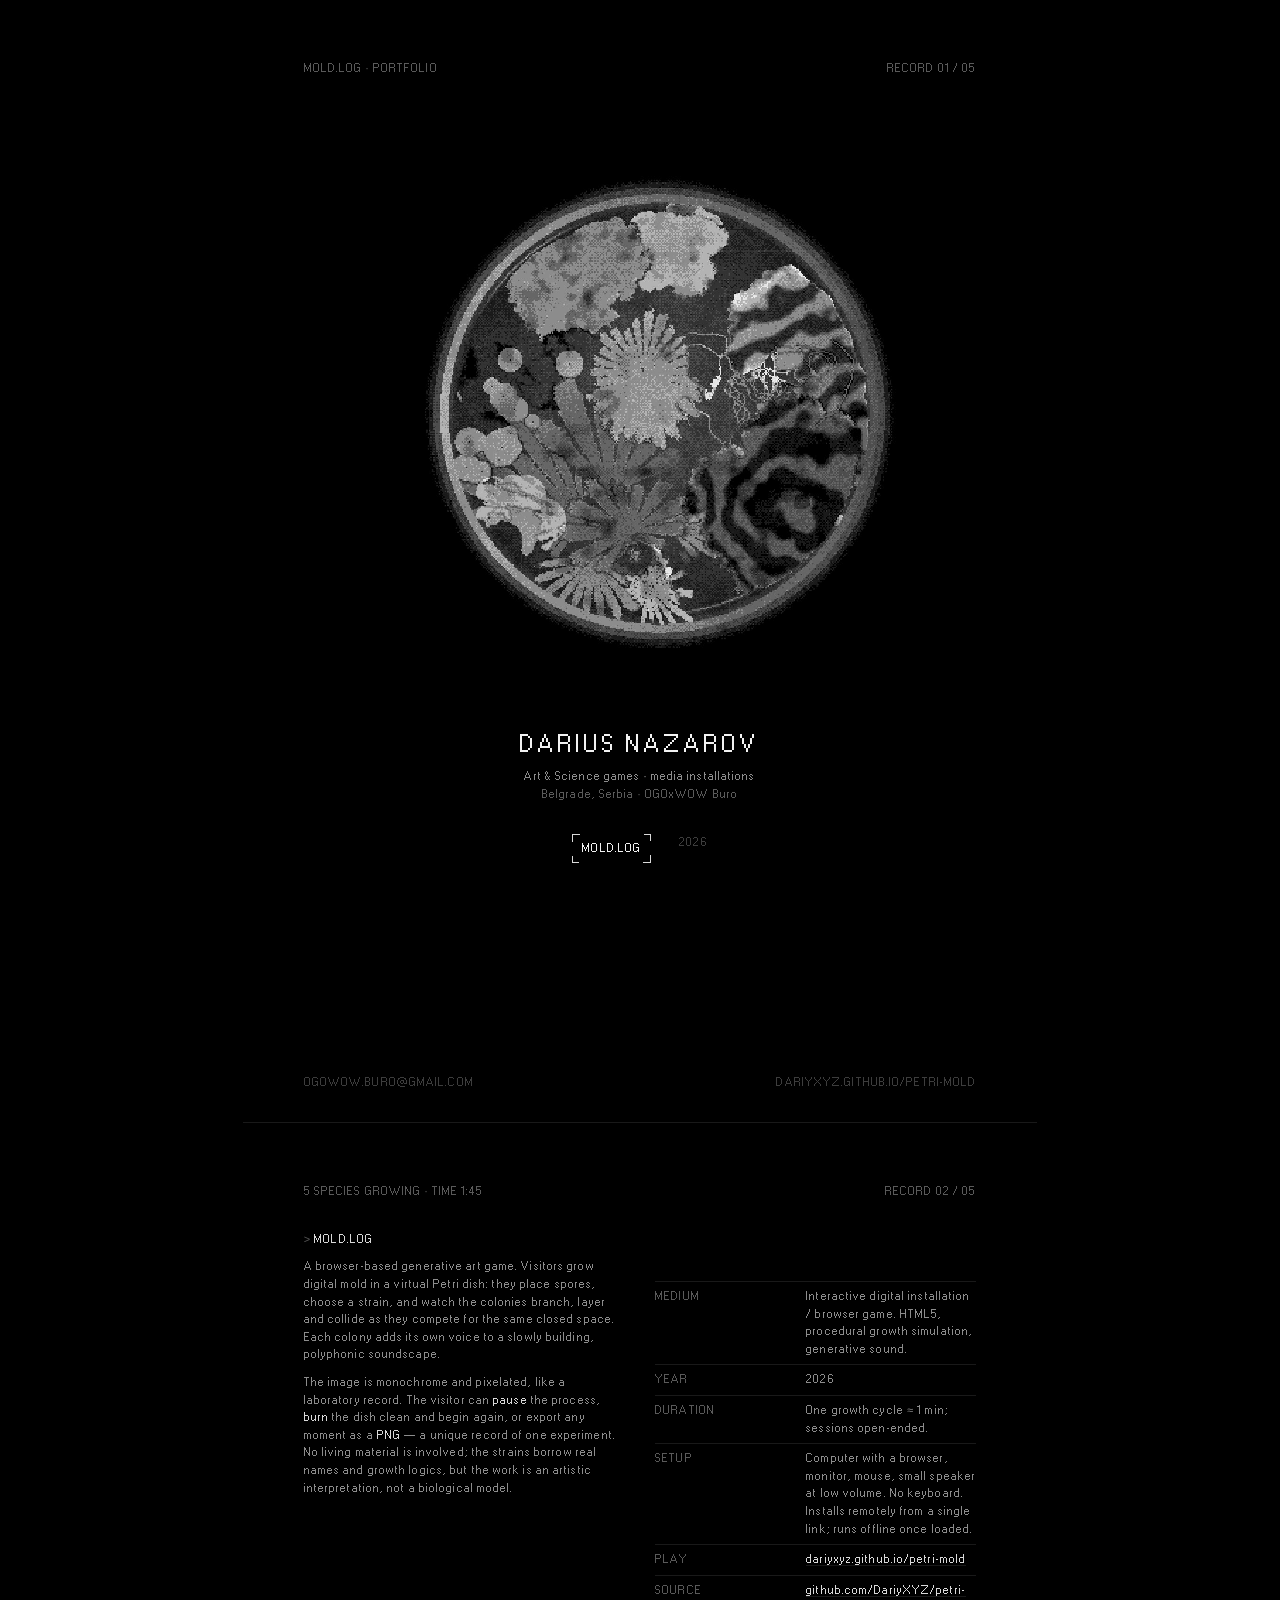
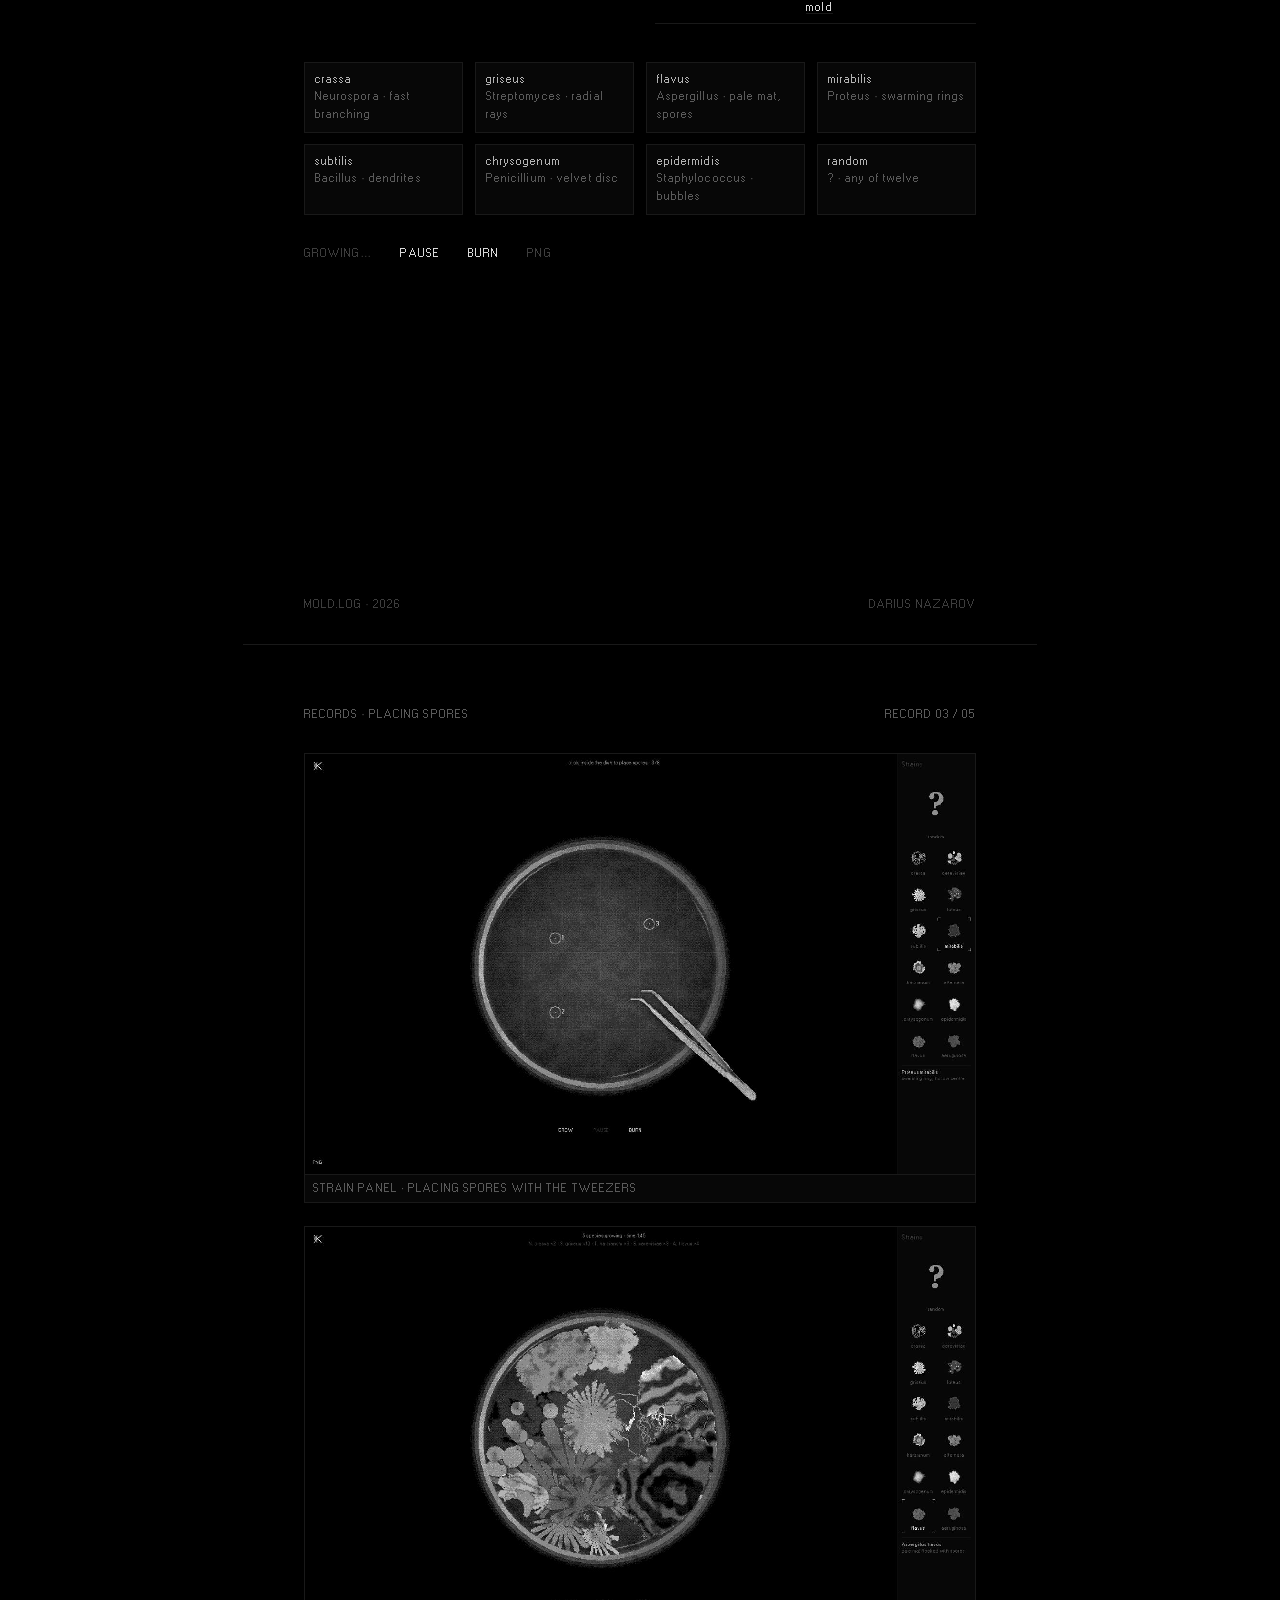
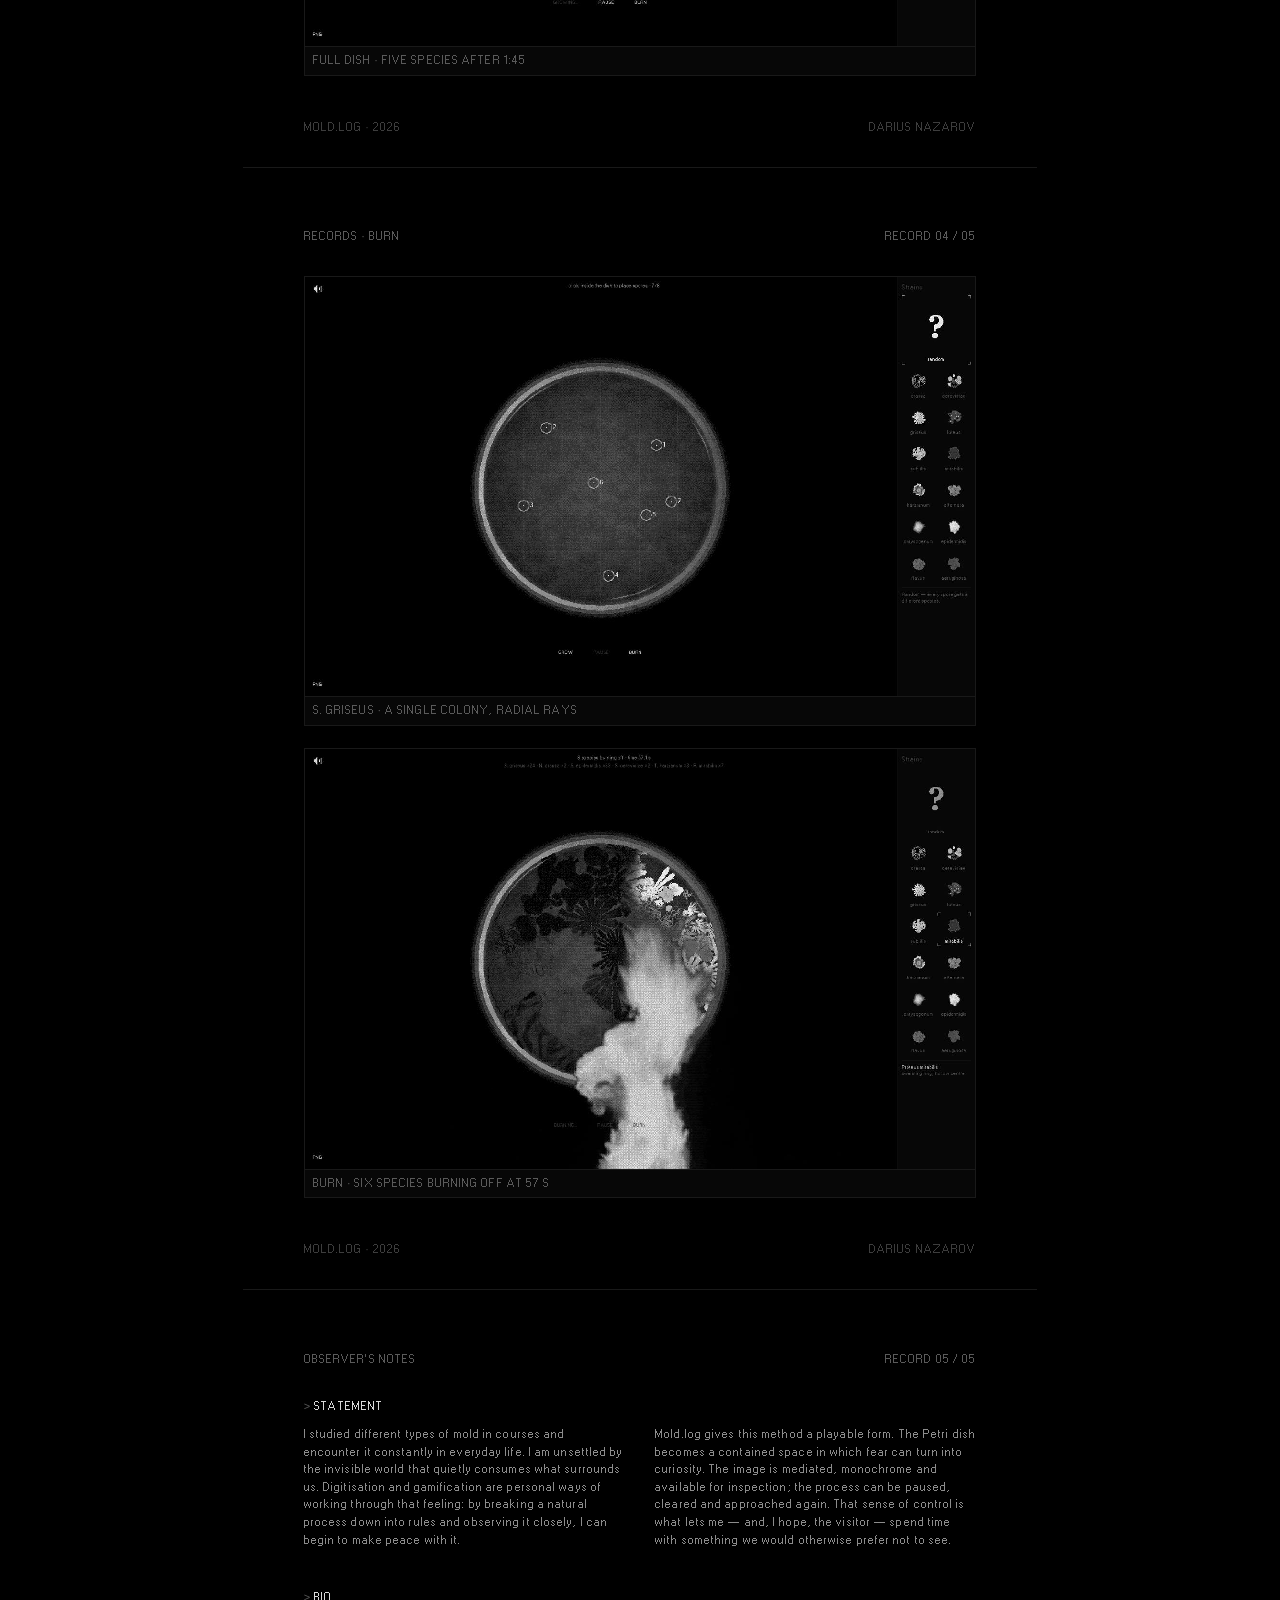
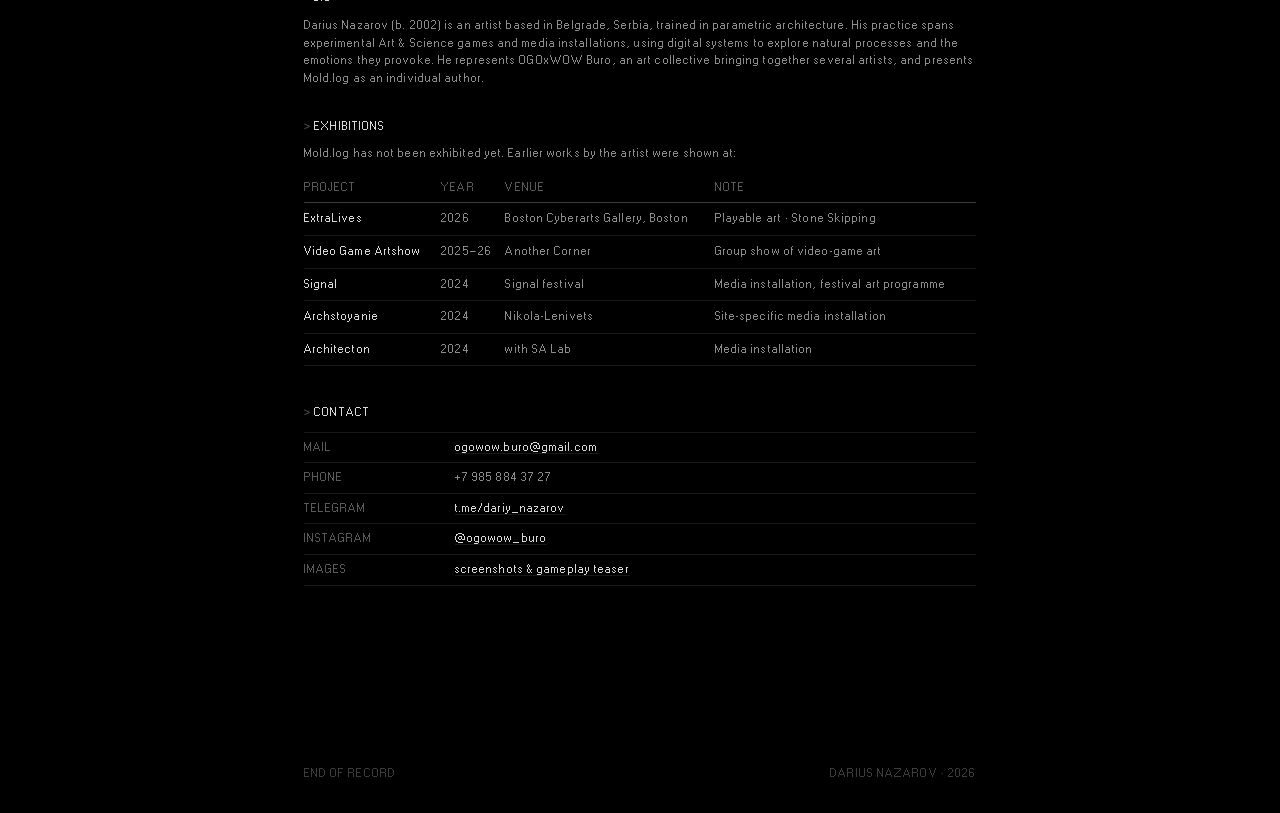
==== docs/portfolio/index.html @ 41594ae0 "docs(portfolio): Mold.log not exhibited yet, fix ExtraLives entry Co-Authored-By: Claude Opus 5.5 <n" ====
<!DOCTYPE html>
<html lang="en">
<head>
<meta charset="utf-8">
<meta name="viewport" content="width=device-width, initial-scale=1">
<title>Mold.log — Portfolio</title>
<meta name="description" content="Darius Nazarov — portfolio: Mold.log, a browser-based generative art game about mold.">
<link rel="icon" href="../../assets/favicon.svg">
<style>
@font-face { font-family: "Pixelated MS Sans Serif"; src: url("ms_sans_serif.woff2") format("woff2"); font-weight: normal; }
@font-face { font-family: "Pixelated MS Sans Serif"; src: url("ms_sans_serif_bold.woff2") format("woff2"); font-weight: bold; }

:root {
  --bg: #000; --panel: #070707; --line: #191919;
  --t0: #3d3d3d; --t1: #5a5a5a; --t2: #8c8c8c; --t3: #b3b3b3; --t4: #d9d9d9; --t5: #f2f2f2;
  --fs: 11px; --ls: 0.1em;
}
* { margin: 0; padding: 0; box-sizing: border-box; }
html { background: var(--bg); }
body {
  background: var(--bg); color: var(--t2);
  font: var(--fs)/1.6 "Pixelated MS Sans Serif", "MS Sans Serif", "Microsoft Sans Serif", Arial, sans-serif;
  -webkit-font-smoothing: none; font-smooth: never; letter-spacing: var(--ls);
  cursor: crosshair;
}
img { display: block; image-rendering: pixelated; image-rendering: crisp-edges; }
a { color: var(--t4); text-decoration: none; border-bottom: 1px solid var(--line); }
a:hover { color: var(--t5); border-color: var(--t2); }
b { color: var(--t4); font-weight: 400; }

/* ── page = one "record" ────────────────────────────────────── */
.page {
  position: relative; width: 210mm; min-height: 297mm; margin: 0 auto;
  padding: 16mm 16mm 14mm; page-break-after: always; break-after: page;
  border-bottom: 1px solid var(--line);
}
.page:last-child { border-bottom: 0; page-break-after: auto; break-after: auto; }

.hud { display: flex; justify-content: space-between; color: var(--t1); text-transform: uppercase; }
.hud .r { text-align: right; }
.foot { position: absolute; left: 16mm; right: 16mm; bottom: 8mm; display: flex; justify-content: space-between; color: var(--t0); text-transform: uppercase; }

h1, h2, h3 { font-weight: 400; font-size: var(--fs); letter-spacing: var(--ls); }
h1 { color: var(--t5); text-transform: uppercase; }
h2 { color: var(--t4); text-transform: uppercase; margin: 0 0 10px; }
h2::before { content: "> "; color: var(--t1); }
p { max-width: 118mm; margin-bottom: 10px; }
.dim { color: var(--t1); }
.lo { color: var(--t0); }

/* corner brackets — the game's selection marks */
.sel { position: relative; display: inline-block; padding: 6px 10px; color: var(--t5); }
.sel::before, .sel::after { content: ""; position: absolute; width: 7px; height: 7px; border: 1px solid var(--t4); }
.sel::before { left: 0; top: 0; border-right: 0; border-bottom: 0; }
.sel::after { right: 0; bottom: 0; border-left: 0; border-top: 0; }
.sel i { position: absolute; width: 7px; height: 7px; border: 1px solid var(--t4); }
.sel i:first-of-type { right: 0; top: 0; border-left: 0; border-bottom: 0; }
.sel i:last-of-type { left: 0; bottom: 0; border-right: 0; border-top: 0; }

/* cover */
.cover .dish { width: 150mm; margin: 14mm auto 10mm; }
.cover .title { text-align: center; }
.cover .title h1 { font-size: 22px; letter-spacing: .18em; margin-bottom: 6px; }
.cover .status { text-align: center; color: var(--t2); margin-top: 4px; }
.cover .status .dim { display: block; }

/* two-column blocks */
.cols { display: grid; grid-template-columns: 1fr 1fr; gap: 8mm; align-items: start; }
.grid4 { display: grid; grid-template-columns: repeat(4, 1fr); gap: 3mm; margin: 6mm 0 2mm; }
.shots { display: grid; grid-template-columns: 1fr; gap: 6mm; margin: 8mm 0 0; }
.shots figure { background: var(--panel); border: 1px solid var(--line); }
.shots img { width: 100%; }
.grid4 figure { background: var(--panel); border: 1px solid var(--line); }
.grid4 img { width: 100%; }
figcaption { color: var(--t1); padding: 5px 8px; border-top: 1px solid var(--line); text-transform: uppercase; }

/* key–value list, like the strain info panel */
.kv { border-top: 1px solid var(--line); margin: 6mm 0; }
.kv div { display: grid; grid-template-columns: 34mm 1fr; gap: 6mm; padding: 6px 0; border-bottom: 1px solid var(--line); }
.kv span:first-child { color: var(--t1); text-transform: uppercase; }

/* strains — the side panel tiles */
.strains { display: grid; grid-template-columns: repeat(4, 1fr); gap: 3mm; margin: 4mm 0 8mm; }
.strains div { background: var(--panel); border: 1px solid var(--line); padding: 8px 10px; color: var(--t1); }
.strains b { display: block; color: var(--t3); }

/* table — exhibitions */
table { width: 100%; border-collapse: collapse; }
th { text-align: left; color: var(--t1); font-weight: 400; text-transform: uppercase; padding: 6px 8px 6px 0; border-bottom: 1px solid var(--t0); }
td { vertical-align: top; padding: 7px 8px 7px 0; border-bottom: 1px solid var(--line); color: var(--t2); }
td:first-child { color: var(--t4); }

.bar { display: flex; gap: 28px; margin-top: 8mm; text-transform: uppercase; color: var(--t4); }
.bar span.dim { color: var(--t0); }

@media screen and (max-width: 820px) {
  .page { width: 100%; min-height: 0; padding: 24px 16px 60px; }
  .cover .dish { width: 100%; }
  .cols, .strains, .grid4 { grid-template-columns: 1fr 1fr; }
  .foot { left: 16px; right: 16px; }
}
@media print {
  @page { size: A4; margin: 0; }
  html, body { background: #000 !important; }
  .page { border: 0; margin: 0; width: 210mm; height: 297mm; min-height: 0; overflow: hidden; }
  a { border: 0; }
  * { -webkit-print-color-adjust: exact; print-color-adjust: exact; }
}
</style>
</head>
<body>

<!-- 1 · COVER -->
<section class="page cover">
  <div class="hud"><span>Mold.log · portfolio</span><span class="r">record 01 / 05</span></div>
  <img class="dish" src="img/dish.jpg" alt="A virtual Petri dish with five species of digital mold after two minutes of growth">
  <div class="title">
    <h1>Darius Nazarov</h1>
    <div class="status">Art &amp; Science games · media installations<span class="dim">Belgrade, Serbia · OGOxWOW Buro</span></div>
  </div>
  <div class="bar" style="justify-content:center"><span class="sel"><i></i><i></i>Mold.log</span><span class="dim">2026</span></div>
  <div class="foot"><span>ogowow.buro@gmail.com</span><span>dariyxyz.github.io/petri-mold</span></div>
</section>

<!-- 2 · THE WORK -->
<section class="page">
  <div class="hud"><span>5 species growing · time 1:45</span><span class="r">record 02 / 05</span></div>
  <h2 style="margin-top:8mm">Mold.log</h2>
  <div class="cols">
    <div>
      <p>A browser-based generative art game. Visitors grow digital mold in a virtual Petri dish: they place spores, choose a strain, and watch the colonies branch, layer and collide as they compete for the same closed space. Each colony adds its own voice to a slowly building, polyphonic soundscape.</p>
      <p>The image is monochrome and pixelated, like a laboratory record. The visitor can <b>pause</b> the process, <b>burn</b> the dish clean and begin again, or export any moment as a <b>PNG</b> — a unique record of one experiment. No living material is involved; the strains borrow real names and growth logics, but the work is an artistic interpretation, not a biological model.</p>
    </div>
    <div class="kv">
      <div><span>Medium</span><span>Interactive digital installation / browser game. HTML5, procedural growth simulation, generative sound.</span></div>
      <div><span>Year</span><span>2026</span></div>
      <div><span>Duration</span><span>One growth cycle ≈ 1 min; sessions open-ended.</span></div>
      <div><span>Setup</span><span>Computer with a browser, monitor, mouse, small speaker at low volume. No keyboard. Installs remotely from a single link; runs offline once loaded.</span></div>
      <div><span>Play</span><span><a href="https://dariyxyz.github.io/petri-mold/">dariyxyz.github.io/petri-mold</a></span></div>
      <div><span>Source</span><span><a href="https://github.com/DariyXYZ/petri-mold">github.com/DariyXYZ/petri-mold</a></span></div>
    </div>
  </div>

  <div class="strains">
    <div><b>crassa</b>Neurospora · fast branching</div>
    <div><b>griseus</b>Streptomyces · radial rays</div>
    <div><b>flavus</b>Aspergillus · pale mat, spores</div>
    <div><b>mirabilis</b>Proteus · swarming rings</div>
    <div><b>subtilis</b>Bacillus · dendrites</div>
    <div><b>chrysogenum</b>Penicillium · velvet disc</div>
    <div><b>epidermidis</b>Staphylococcus · bubbles</div>
    <div><b>random</b>? · any of twelve</div>
  </div>

  <div class="bar"><span class="dim">growing…</span><span>Pause</span><span>Burn</span><span class="dim">PNG</span></div>
  <div class="foot"><span>Mold.log · 2026</span><span>Darius Nazarov</span></div>
</section>

<!-- 3 · RECORDS I -->
<section class="page">
  <div class="hud"><span>Records · placing spores</span><span class="r">record 03 / 05</span></div>
  <div class="shots">
    <figure><img src="img/mold-1.jpg" alt=""><figcaption>Strain panel · placing spores with the tweezers</figcaption></figure>
    <figure><img src="img/mold-3.jpg" alt=""><figcaption>Full dish · five species after 1:45</figcaption></figure>
  </div>
  <div class="foot"><span>Mold.log · 2026</span><span>Darius Nazarov</span></div>
</section>

<!-- 4 · RECORDS II -->
<section class="page">
  <div class="hud"><span>Records · burn</span><span class="r">record 04 / 05</span></div>
  <div class="shots">
    <figure><img src="img/mold-2.jpg" alt=""><figcaption>S. griseus · a single colony, radial rays</figcaption></figure>
    <figure><img src="img/mold-4.jpg" alt=""><figcaption>Burn · six species burning off at 57 s</figcaption></figure>
  </div>
  <div class="foot"><span>Mold.log · 2026</span><span>Darius Nazarov</span></div>
</section>

<!-- 5 · STATEMENT · SHOWS · CONTACT -->
<section class="page">
  <div class="hud"><span>Observer's notes</span><span class="r">record 05 / 05</span></div>
  <h2 style="margin-top:8mm">Statement</h2>
  <div class="cols">
    <p>I studied different types of mold in courses and encounter it constantly in everyday life. I am unsettled by the invisible world that quietly consumes what surrounds us. Digitisation and gamification are personal ways of working through that feeling: by breaking a natural process down into rules and observing it closely, I can begin to make peace with it.</p>
    <p>Mold.log gives this method a playable form. The Petri dish becomes a contained space in which fear can turn into curiosity. The image is mediated, monochrome and available for inspection; the process can be paused, cleared and approached again. That sense of control is what lets me — and, I hope, the visitor — spend time with something we would otherwise prefer not to see.</p>
  </div>

  <h2 style="margin-top:8mm">Bio</h2>
  <p style="max-width:100%">Darius Nazarov (b. 2002) is an artist based in Belgrade, Serbia, trained in parametric architecture. His practice spans experimental Art &amp; Science games and media installations, using digital systems to explore natural processes and the emotions they provoke. He represents OGOxWOW Buro, an art collective bringing together several artists, and presents Mold.log as an individual author.</p>

  <h2 style="margin-top:8mm">Exhibitions</h2>
  <p style="max-width:100%">Mold.log has not been exhibited yet. Earlier works by the artist were shown at:</p>
  <table>
    <tr><th>Project</th><th>Year</th><th>Venue</th><th>Note</th></tr>
    <tr><td>ExtraLives</td><td>2026</td><td>Boston Cyberarts Gallery, Boston</td><td>Playable art · Stone Skipping</td></tr>
    <tr><td>Video Game Artshow</td><td>2025–26</td><td>Another Corner</td><td>Group show of video-game art</td></tr>
    <tr><td>Signal</td><td>2024</td><td>Signal festival</td><td>Media installation, festival art programme</td></tr>
    <tr><td>Archstoyanie</td><td>2024</td><td>Nikola-Lenivets</td><td>Site-specific media installation</td></tr>
    <tr><td>Architecton</td><td>2024</td><td>with SA Lab</td><td>Media installation</td></tr>
  </table>

  <h2 style="margin-top:10mm">Contact</h2>
  <div class="kv" style="margin-top:0">
    <div><span>Mail</span><span><a href="mailto:ogowow.buro@gmail.com">ogowow.buro@gmail.com</a></span></div>
    <div><span>Phone</span><span>+7 985 884 37 27</span></div>
    <div><span>Telegram</span><span><a href="https://t.me/dariy_nazarov">t.me/dariy_nazarov</a></span></div>
    <div><span>Instagram</span><span><a href="https://www.instagram.com/ogowow_buro/">@ogowow_buro</a></span></div>
    <div><span>Images</span><span><a href="https://drive.google.com/drive/folders/1zaVo7N3MKv_c3ov3awPn4IomXxDs-FVz">screenshots &amp; gameplay teaser</a></span></div>
  </div>
  <div class="foot"><span>end of record</span><span>Darius Nazarov · 2026</span></div>
</section>

</body>
</html>
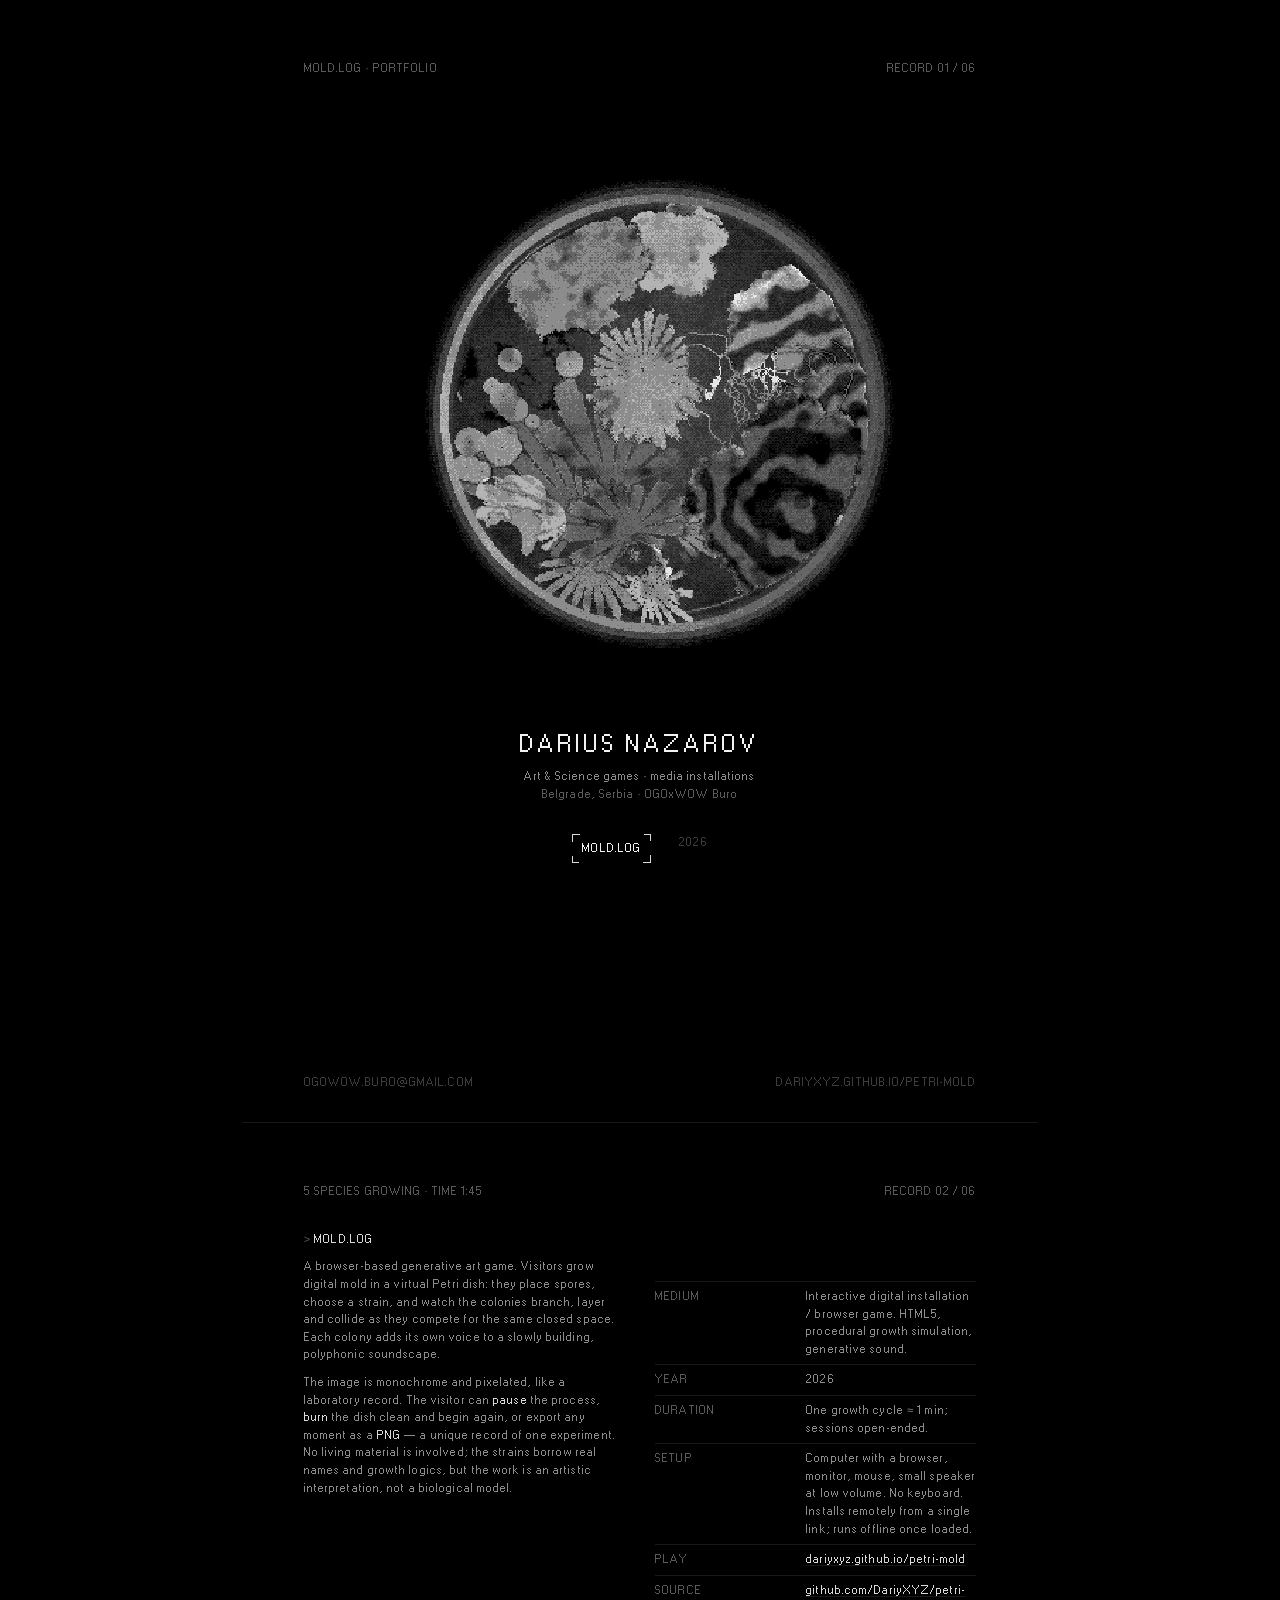
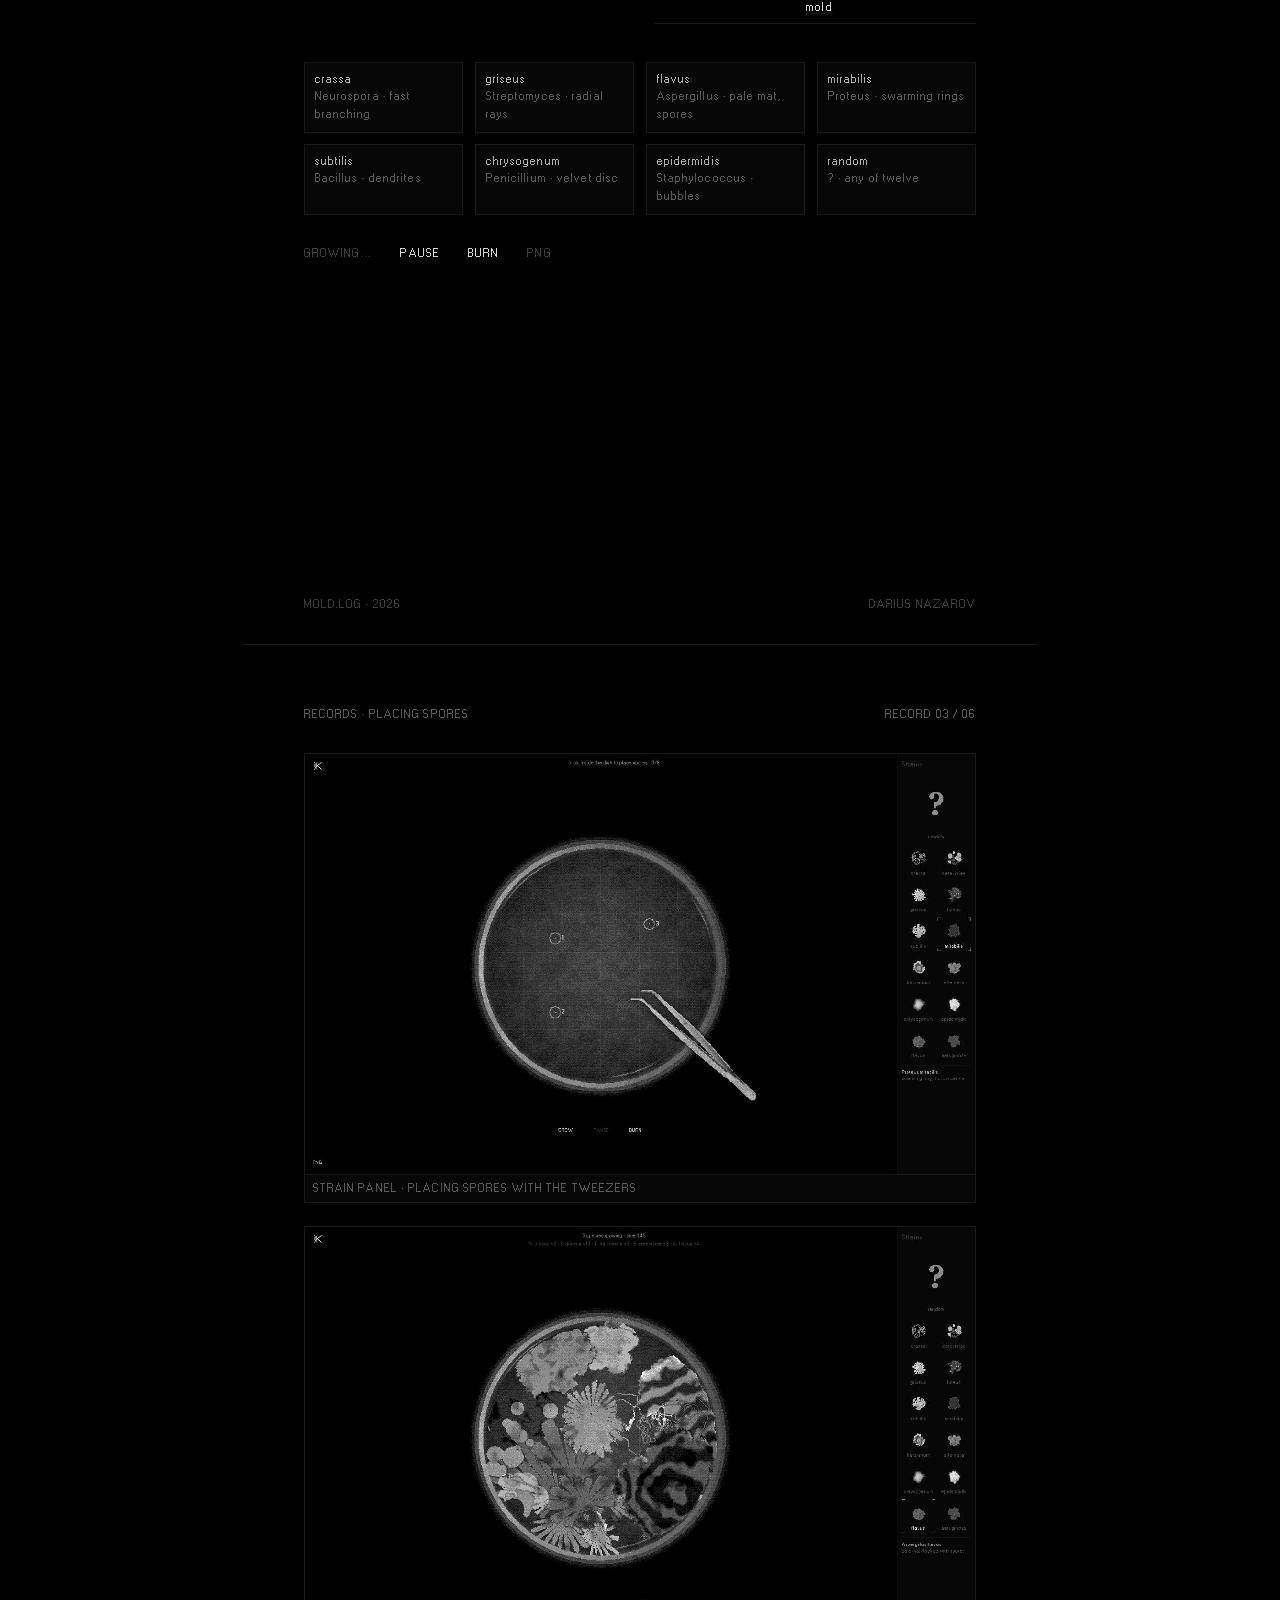
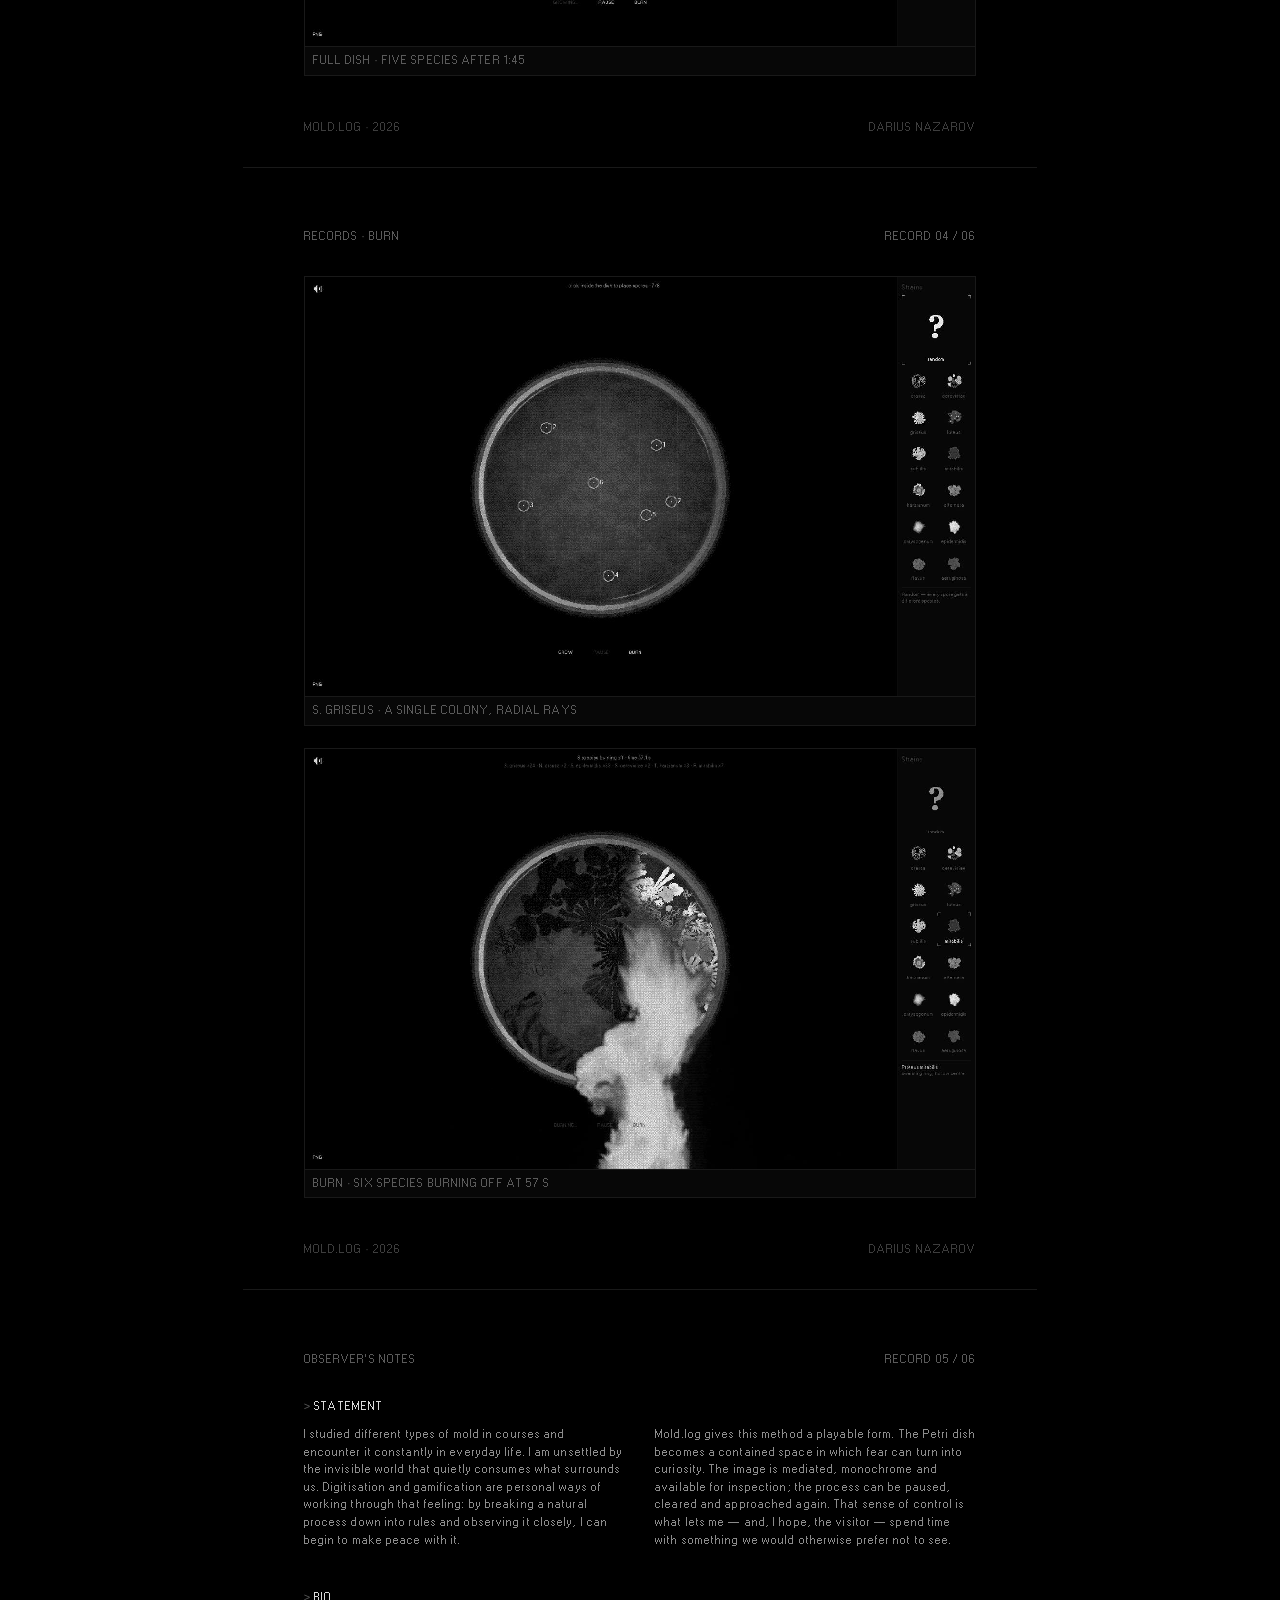
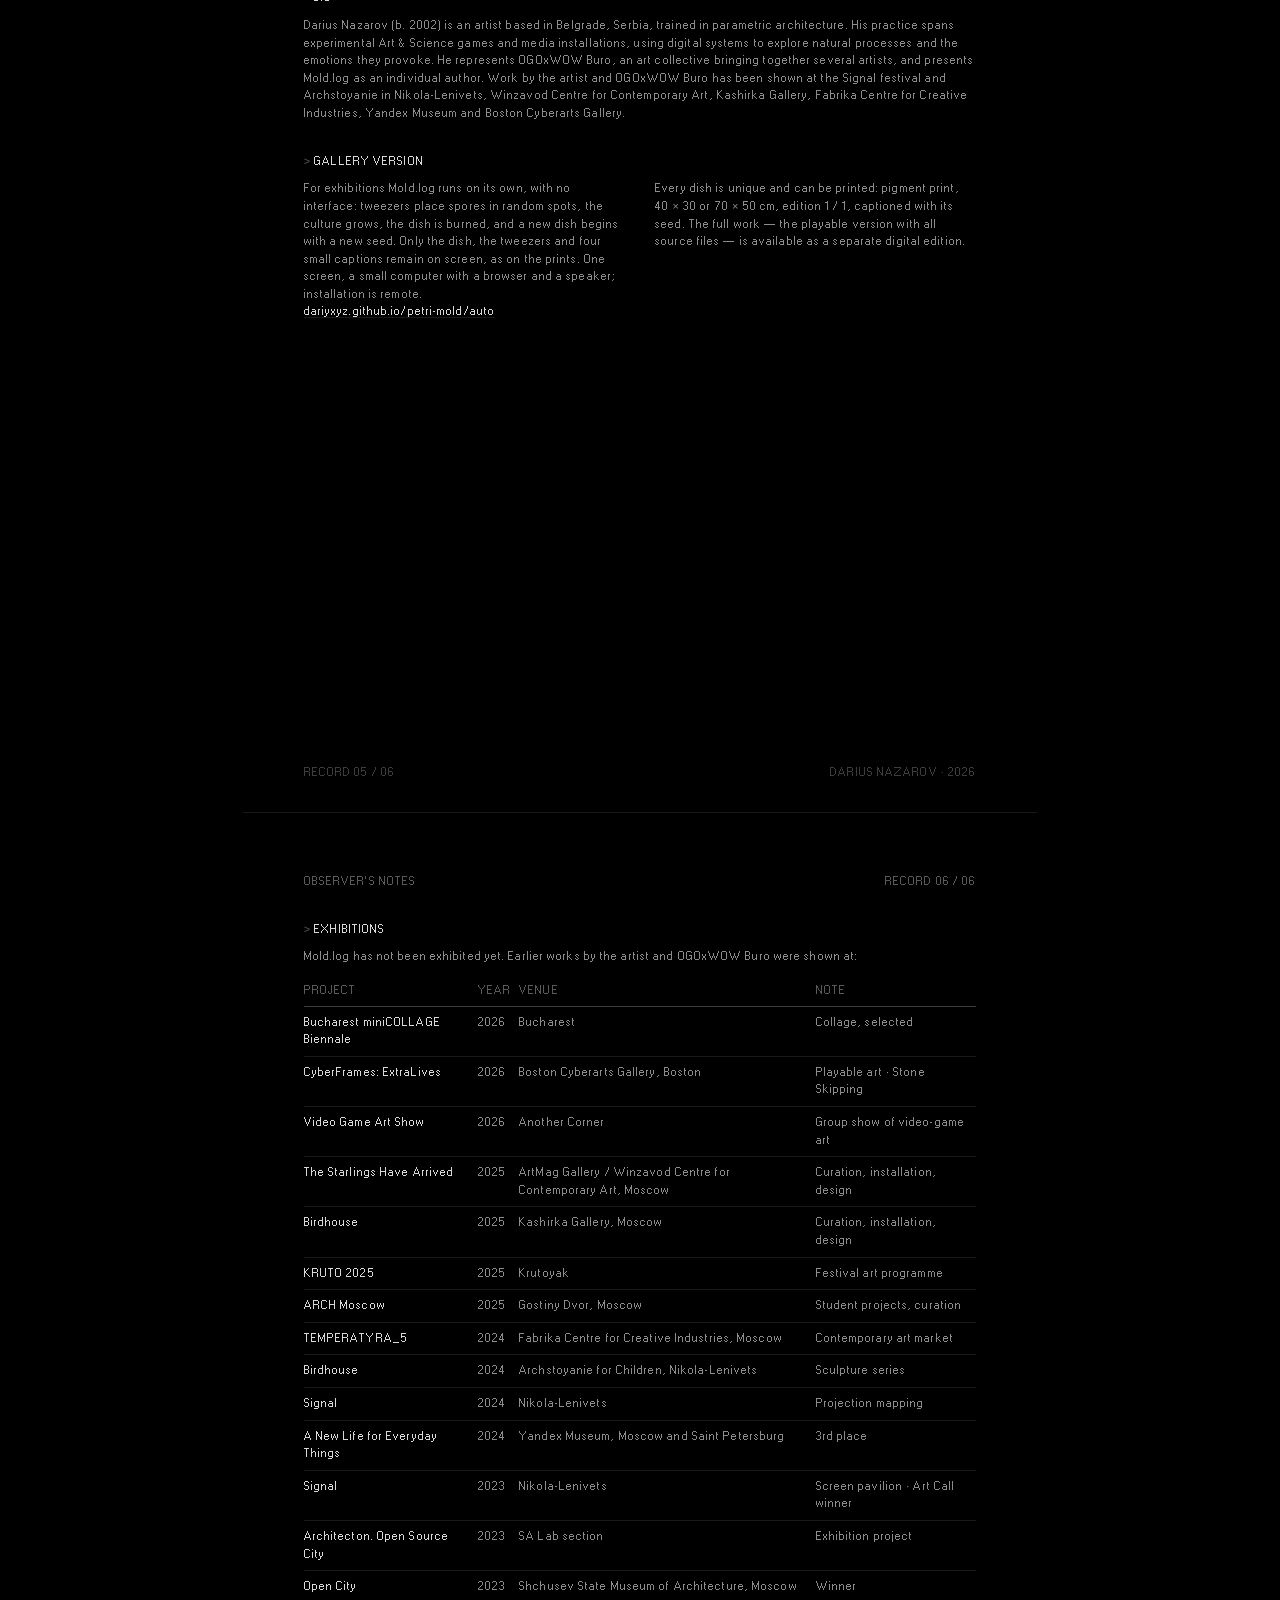
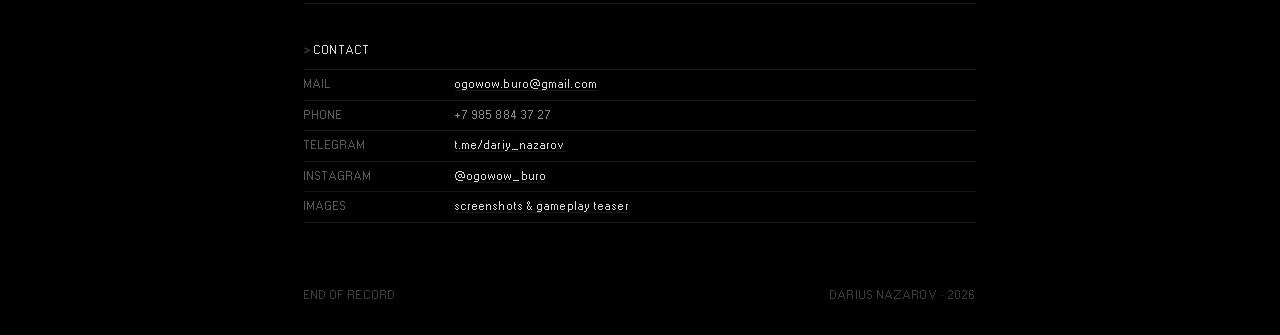
==== commit 7a1b358a: "docs(portfolio): full exhibitions list, gallery version page Co-Authored-By: Claude Opus 5.5 <norepl" ====
--- a/docs/portfolio/index.html
+++ b/docs/portfolio/index.html
@@ -112,7 +112,7 @@
 
 <!-- 1 · COVER -->
 <section class="page cover">
-  <div class="hud"><span>Mold.log · portfolio</span><span class="r">record 01 / 05</span></div>
+  <div class="hud"><span>Mold.log · portfolio</span><span class="r">record 01 / 06</span></div>
   <img class="dish" src="img/dish.jpg" alt="A virtual Petri dish with five species of digital mold after two minutes of growth">
   <div class="title">
     <h1>Darius Nazarov</h1>
@@ -124,7 +124,7 @@
 
 <!-- 2 · THE WORK -->
 <section class="page">
-  <div class="hud"><span>5 species growing · time 1:45</span><span class="r">record 02 / 05</span></div>
+  <div class="hud"><span>5 species growing · time 1:45</span><span class="r">record 02 / 06</span></div>
   <h2 style="margin-top:8mm">Mold.log</h2>
   <div class="cols">
     <div>
@@ -158,7 +158,7 @@
 
 <!-- 3 · RECORDS I -->
 <section class="page">
-  <div class="hud"><span>Records · placing spores</span><span class="r">record 03 / 05</span></div>
+  <div class="hud"><span>Records · placing spores</span><span class="r">record 03 / 06</span></div>
   <div class="shots">
     <figure><img src="img/mold-1.jpg" alt=""><figcaption>Strain panel · placing spores with the tweezers</figcaption></figure>
     <figure><img src="img/mold-3.jpg" alt=""><figcaption>Full dish · five species after 1:45</figcaption></figure>
@@ -168,7 +168,7 @@
 
 <!-- 4 · RECORDS II -->
 <section class="page">
-  <div class="hud"><span>Records · burn</span><span class="r">record 04 / 05</span></div>
+  <div class="hud"><span>Records · burn</span><span class="r">record 04 / 06</span></div>
   <div class="shots">
     <figure><img src="img/mold-2.jpg" alt=""><figcaption>S. griseus · a single colony, radial rays</figcaption></figure>
     <figure><img src="img/mold-4.jpg" alt=""><figcaption>Burn · six species burning off at 57 s</figcaption></figure>
@@ -178,7 +178,7 @@
 
 <!-- 5 · STATEMENT · SHOWS · CONTACT -->
 <section class="page">
-  <div class="hud"><span>Observer's notes</span><span class="r">record 05 / 05</span></div>
+  <div class="hud"><span>Observer's notes</span><span class="r">record 05 / 06</span></div>
   <h2 style="margin-top:8mm">Statement</h2>
   <div class="cols">
     <p>I studied different types of mold in courses and encounter it constantly in everyday life. I am unsettled by the invisible world that quietly consumes what surrounds us. Digitisation and gamification are personal ways of working through that feeling: by breaking a natural process down into rules and observing it closely, I can begin to make peace with it.</p>
@@ -186,17 +186,37 @@
   </div>
 
   <h2 style="margin-top:8mm">Bio</h2>
-  <p style="max-width:100%">Darius Nazarov (b. 2002) is an artist based in Belgrade, Serbia, trained in parametric architecture. His practice spans experimental Art &amp; Science games and media installations, using digital systems to explore natural processes and the emotions they provoke. He represents OGOxWOW Buro, an art collective bringing together several artists, and presents Mold.log as an individual author.</p>
-
+  <p style="max-width:100%">Darius Nazarov (b. 2002) is an artist based in Belgrade, Serbia, trained in parametric architecture. His practice spans experimental Art &amp; Science games and media installations, using digital systems to explore natural processes and the emotions they provoke. He represents OGOxWOW Buro, an art collective bringing together several artists, and presents Mold.log as an individual author. Work by the artist and OGOxWOW Buro has been shown at the Signal festival and Archstoyanie in Nikola-Lenivets, Winzavod Centre for Contemporary Art, Kashirka Gallery, Fabrika Centre for Creative Industries, Yandex Museum and Boston Cyberarts Gallery.</p>
+
+  <h2 style="margin-top:8mm">Gallery version</h2>
+  <div class="cols">
+    <p>For exhibitions Mold.log runs on its own, with no interface: tweezers place spores in random spots, the culture grows, the dish is burned, and a new dish begins with a new seed. Only the dish, the tweezers and four small captions remain on screen, as on the prints. One screen, a small computer with a browser and a speaker; installation is remote.<br><a href="https://dariyxyz.github.io/petri-mold/auto/">dariyxyz.github.io/petri-mold/auto</a></p>
+    <p>Every dish is unique and can be printed: pigment print, 40 × 30 or 70 × 50 cm, edition 1 / 1, captioned with its seed. The full work — the playable version with all source files — is available as a separate digital edition.</p>
+  </div>
+
+  <div class="foot"><span>record 05 / 06</span><span>Darius Nazarov · 2026</span></div>
+</section>
+
+<section class="page">
+  <div class="hud"><span>Observer's notes</span><span class="r">record 06 / 06</span></div>
   <h2 style="margin-top:8mm">Exhibitions</h2>
-  <p style="max-width:100%">Mold.log has not been exhibited yet. Earlier works by the artist were shown at:</p>
+  <p style="max-width:100%">Mold.log has not been exhibited yet. Earlier works by the artist and OGOxWOW Buro were shown at:</p>
   <table>
     <tr><th>Project</th><th>Year</th><th>Venue</th><th>Note</th></tr>
-    <tr><td>ExtraLives</td><td>2026</td><td>Boston Cyberarts Gallery, Boston</td><td>Playable art · Stone Skipping</td></tr>
-    <tr><td>Video Game Artshow</td><td>2025–26</td><td>Another Corner</td><td>Group show of video-game art</td></tr>
-    <tr><td>Signal</td><td>2024</td><td>Signal festival</td><td>Media installation, festival art programme</td></tr>
-    <tr><td>Archstoyanie</td><td>2024</td><td>Nikola-Lenivets</td><td>Site-specific media installation</td></tr>
-    <tr><td>Architecton</td><td>2024</td><td>with SA Lab</td><td>Media installation</td></tr>
+    <tr><td>Bucharest miniCOLLAGE Biennale</td><td>2026</td><td>Bucharest</td><td>Collage, selected</td></tr>
+    <tr><td>CyberFrames: ExtraLives</td><td>2026</td><td>Boston Cyberarts Gallery, Boston</td><td>Playable art · Stone Skipping</td></tr>
+    <tr><td>Video Game Art Show</td><td>2026</td><td>Another Corner</td><td>Group show of video-game art</td></tr>
+    <tr><td>The Starlings Have Arrived</td><td>2025</td><td>ArtMag Gallery / Winzavod Centre for Contemporary Art, Moscow</td><td>Curation, installation, design</td></tr>
+    <tr><td>Birdhouse</td><td>2025</td><td>Kashirka Gallery, Moscow</td><td>Curation, installation, design</td></tr>
+    <tr><td>KRUTO 2025</td><td>2025</td><td>Krutoyak</td><td>Festival art programme</td></tr>
+    <tr><td>ARCH Moscow</td><td>2025</td><td>Gostiny Dvor, Moscow</td><td>Student projects, curation</td></tr>
+    <tr><td>TEMPERATYRA_5</td><td>2024</td><td>Fabrika Centre for Creative Industries, Moscow</td><td>Contemporary art market</td></tr>
+    <tr><td>Birdhouse</td><td>2024</td><td>Archstoyanie for Children, Nikola-Lenivets</td><td>Sculpture series</td></tr>
+    <tr><td>Signal</td><td>2024</td><td>Nikola-Lenivets</td><td>Projection mapping</td></tr>
+    <tr><td>A New Life for Everyday Things</td><td>2024</td><td>Yandex Museum, Moscow and Saint Petersburg</td><td>3rd place</td></tr>
+    <tr><td>Signal</td><td>2023</td><td>Nikola-Lenivets</td><td>Screen pavilion · Art Call winner</td></tr>
+    <tr><td>Architecton. Open Source City</td><td>2023</td><td>SA Lab section</td><td>Exhibition project</td></tr>
+    <tr><td>Open City</td><td>2023</td><td>Shchusev State Museum of Architecture, Moscow</td><td>Winner</td></tr>
   </table>
 
   <h2 style="margin-top:10mm">Contact</h2>
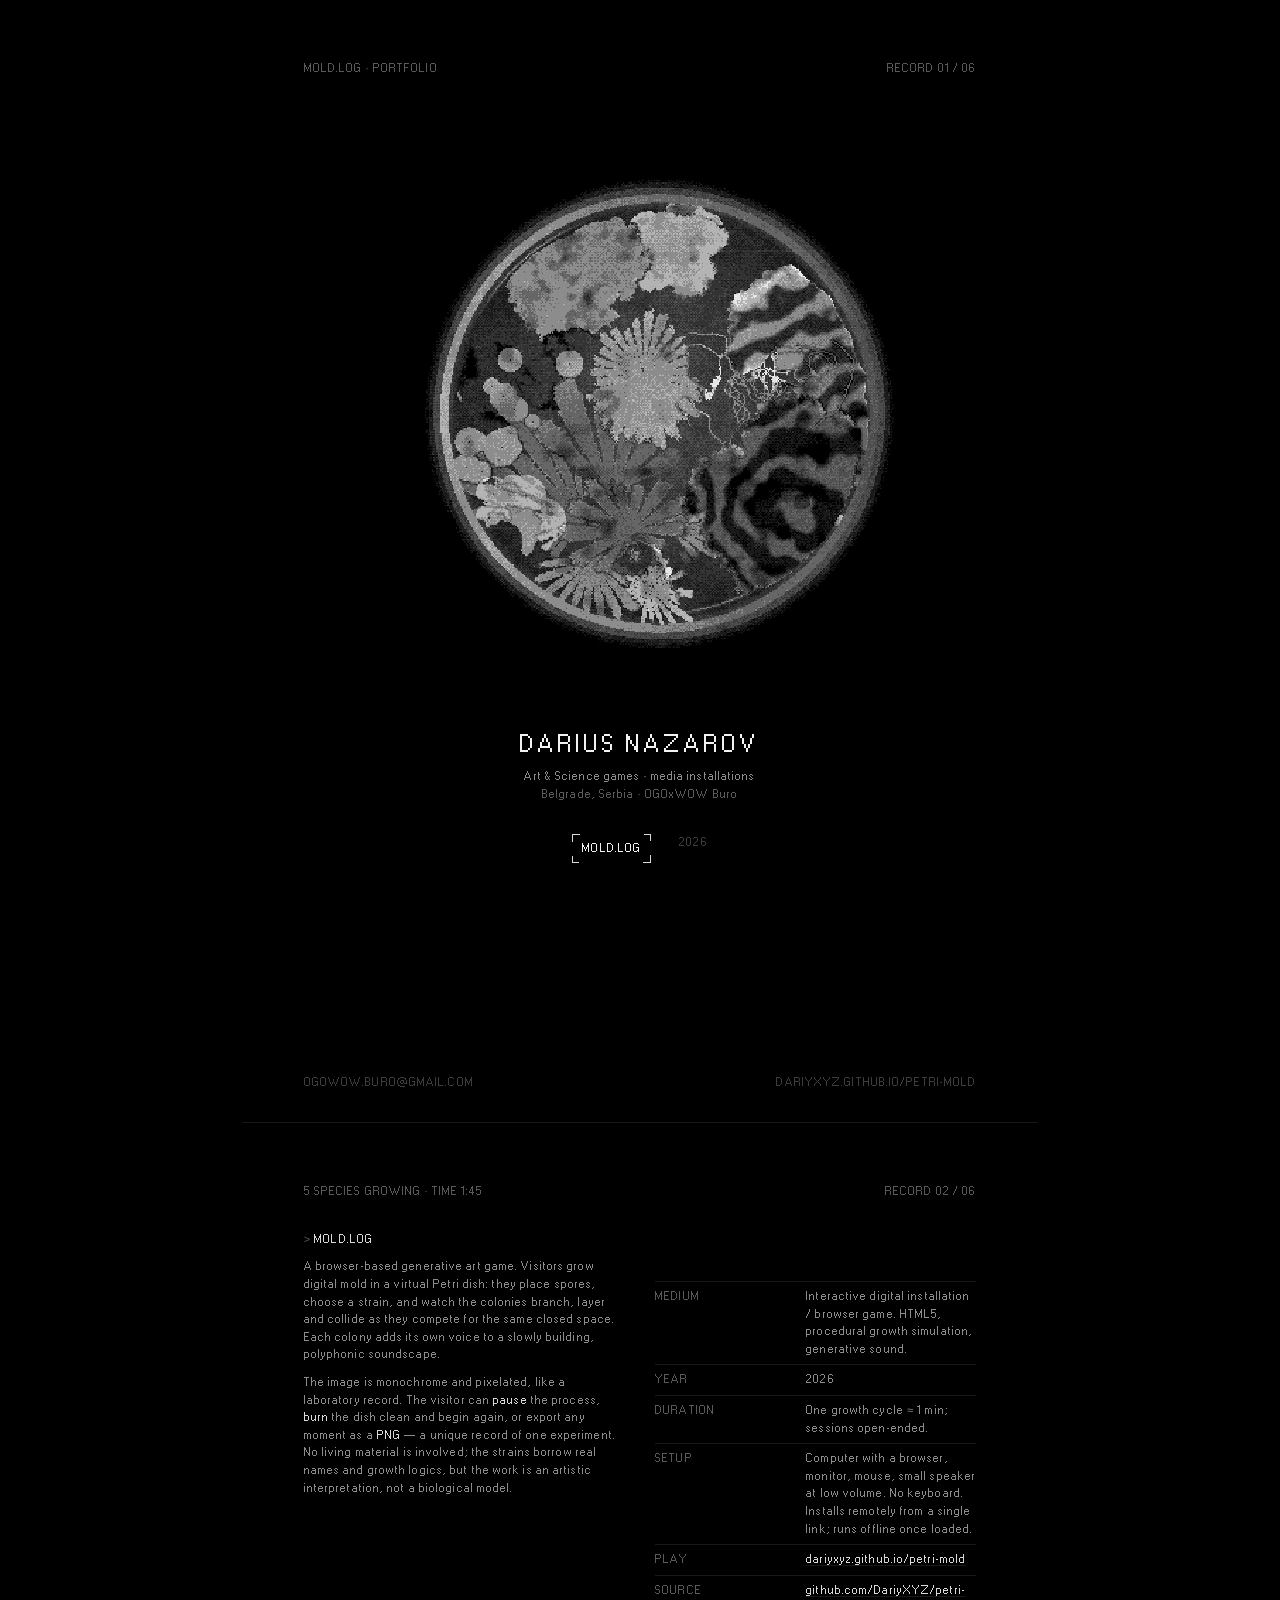
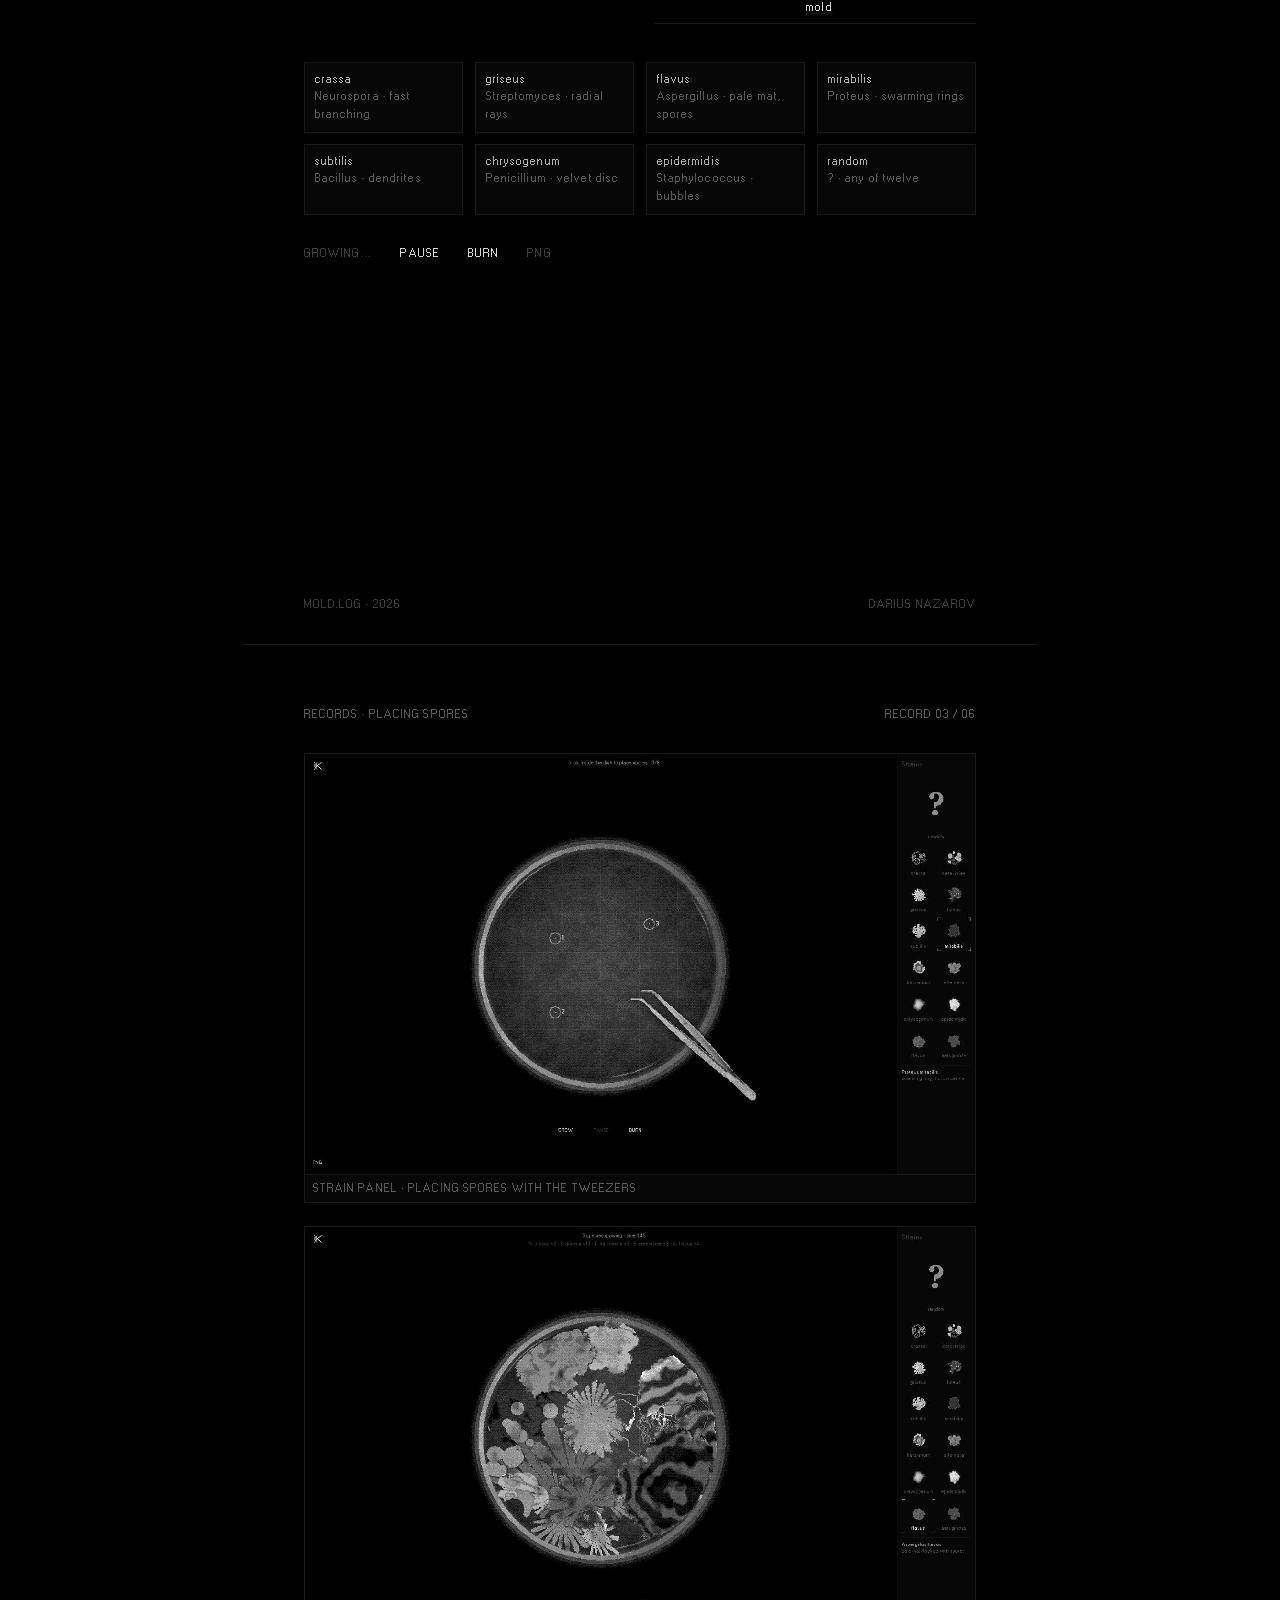
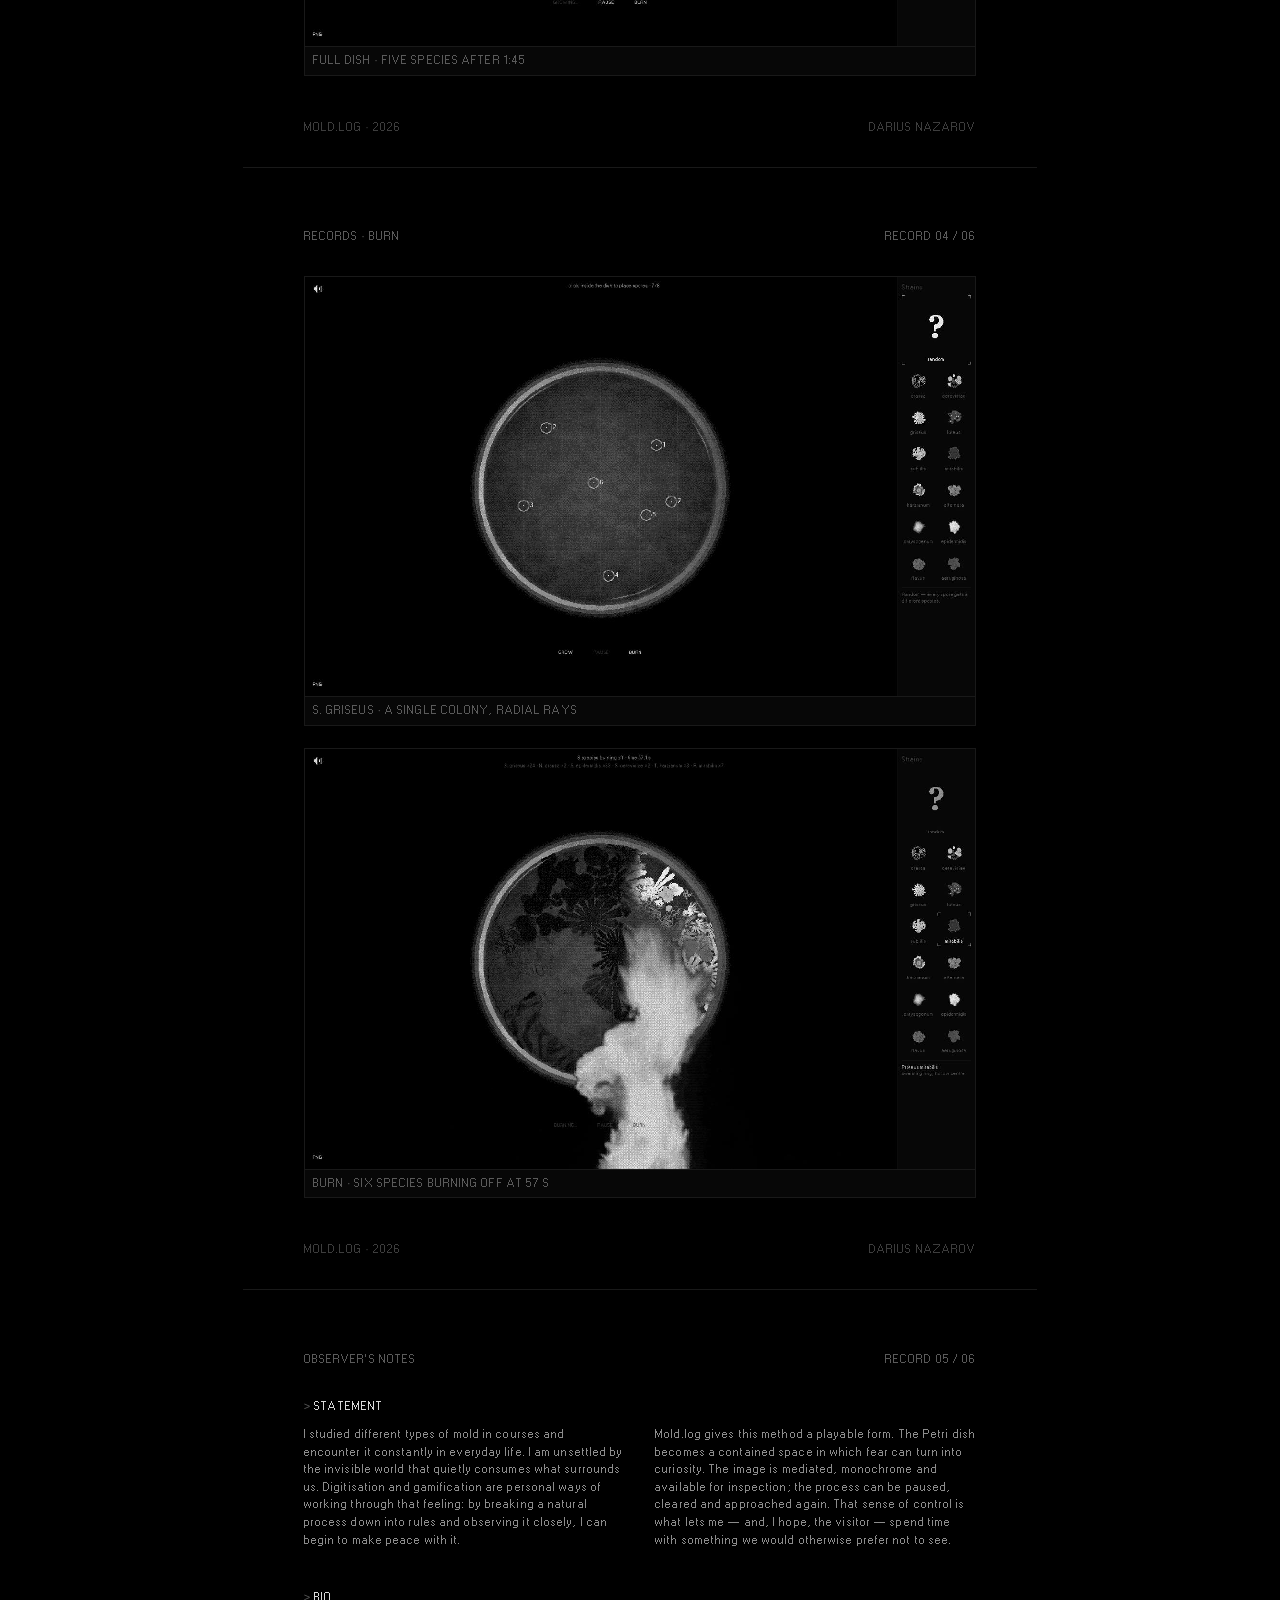
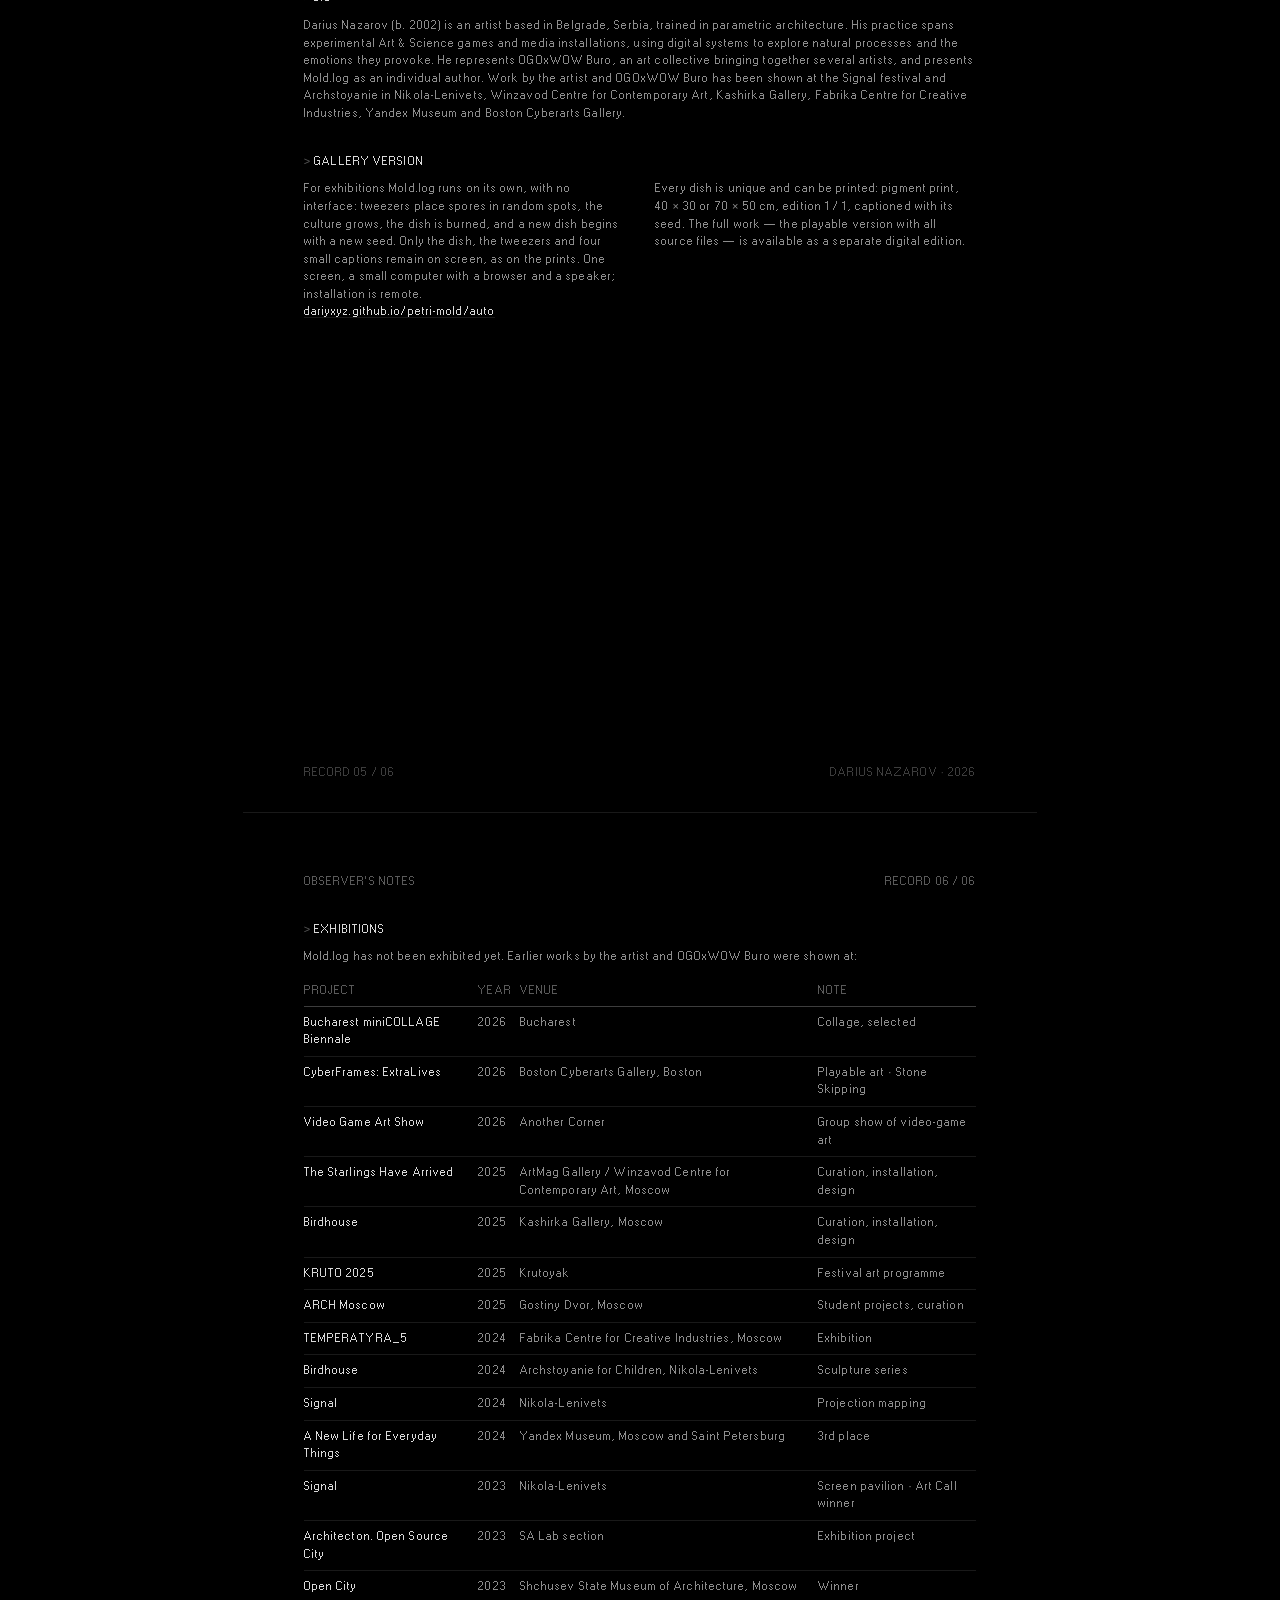
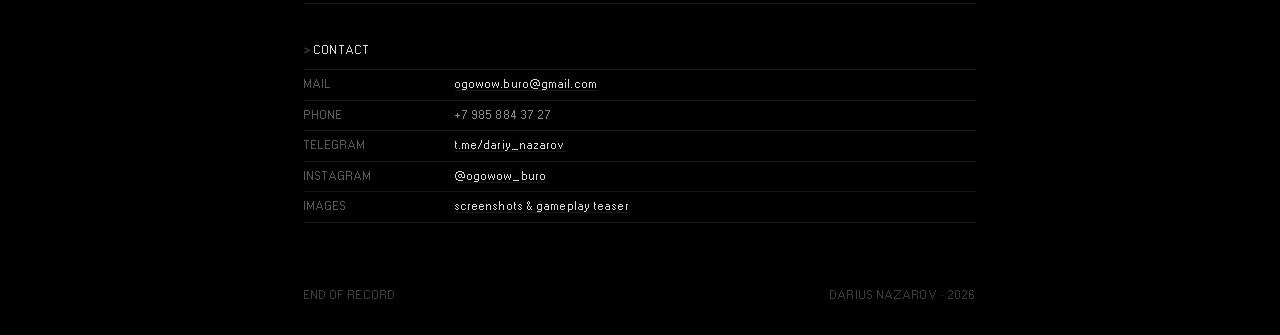
==== commit bef26fc2: "docs: TEMPERATYRA_5 listed as an exhibition Co-Authored-By: Claude Opus 5.5 <noreply@anthropic.com>" ====
--- a/docs/portfolio/index.html
+++ b/docs/portfolio/index.html
@@ -210,7 +210,7 @@
     <tr><td>Birdhouse</td><td>2025</td><td>Kashirka Gallery, Moscow</td><td>Curation, installation, design</td></tr>
     <tr><td>KRUTO 2025</td><td>2025</td><td>Krutoyak</td><td>Festival art programme</td></tr>
     <tr><td>ARCH Moscow</td><td>2025</td><td>Gostiny Dvor, Moscow</td><td>Student projects, curation</td></tr>
-    <tr><td>TEMPERATYRA_5</td><td>2024</td><td>Fabrika Centre for Creative Industries, Moscow</td><td>Contemporary art market</td></tr>
+    <tr><td>TEMPERATYRA_5</td><td>2024</td><td>Fabrika Centre for Creative Industries, Moscow</td><td>Exhibition</td></tr>
     <tr><td>Birdhouse</td><td>2024</td><td>Archstoyanie for Children, Nikola-Lenivets</td><td>Sculpture series</td></tr>
     <tr><td>Signal</td><td>2024</td><td>Nikola-Lenivets</td><td>Projection mapping</td></tr>
     <tr><td>A New Life for Everyday Things</td><td>2024</td><td>Yandex Museum, Moscow and Saint Petersburg</td><td>3rd place</td></tr>
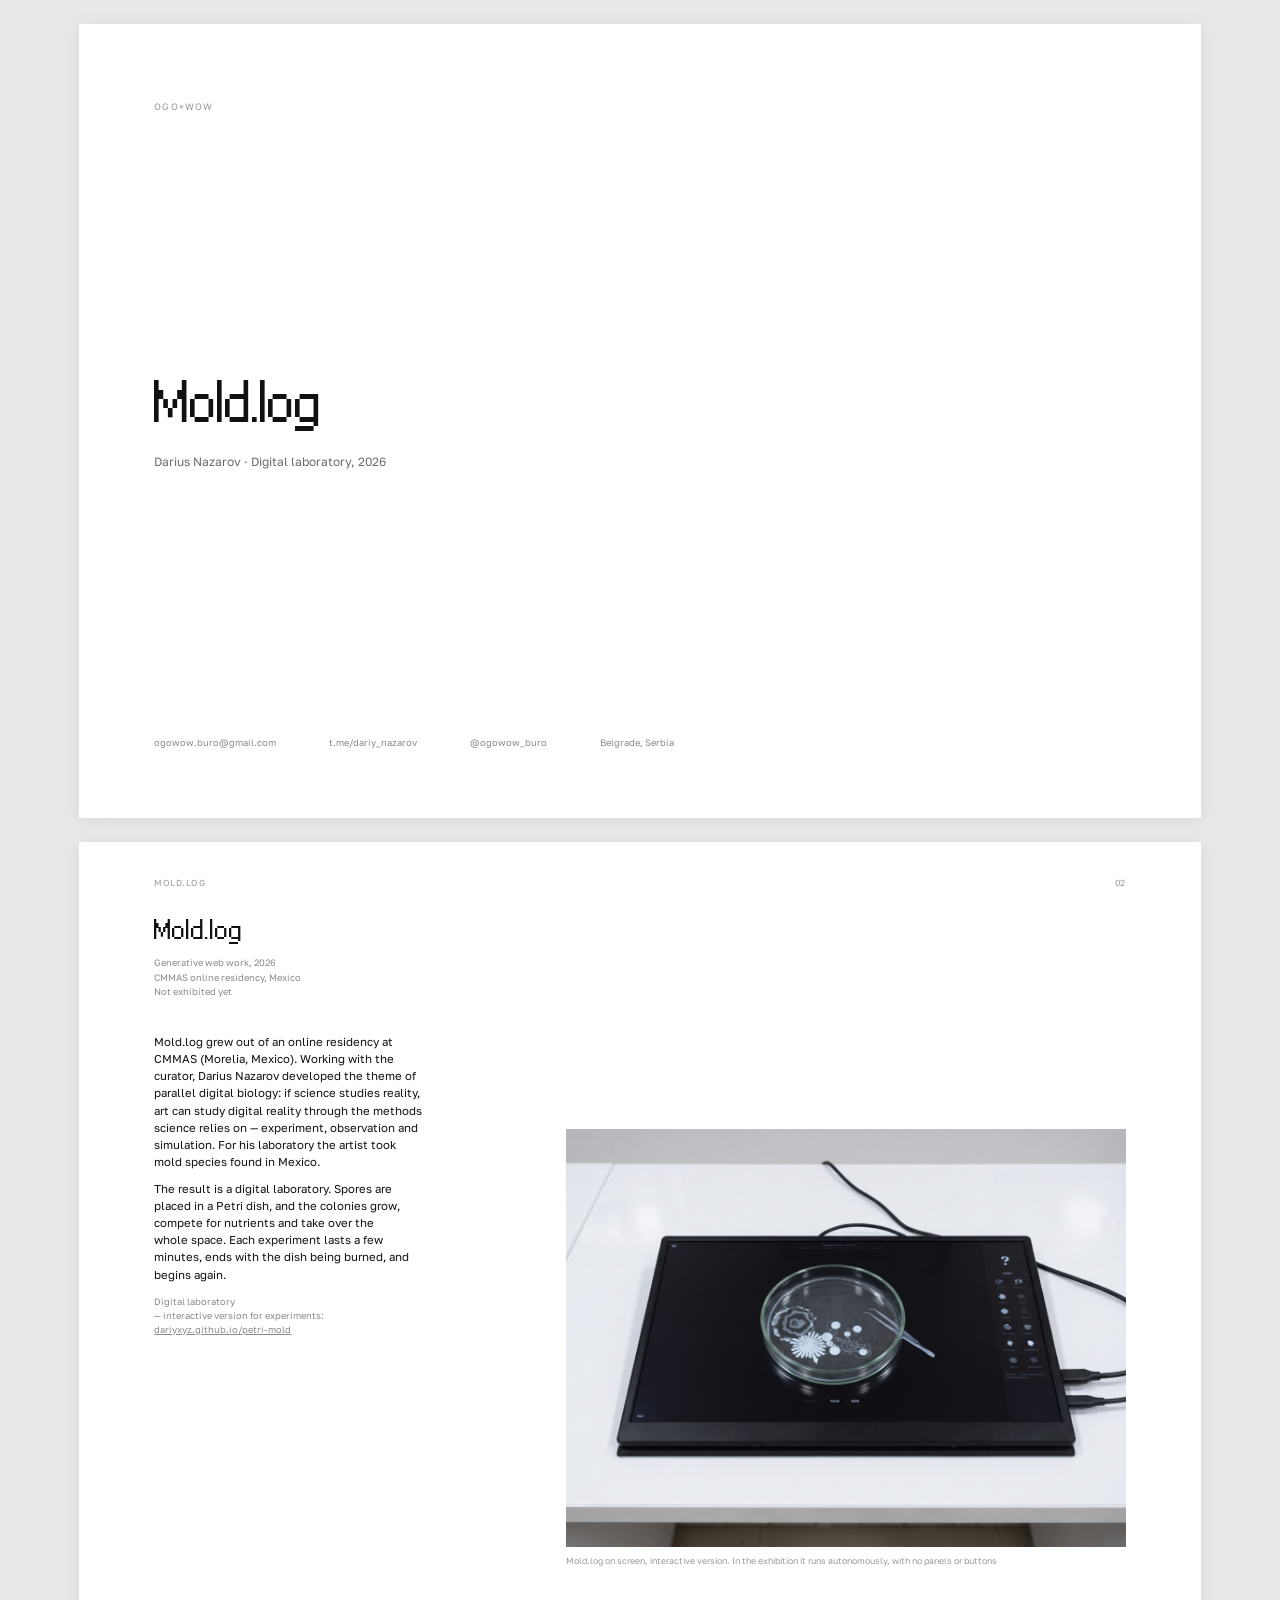
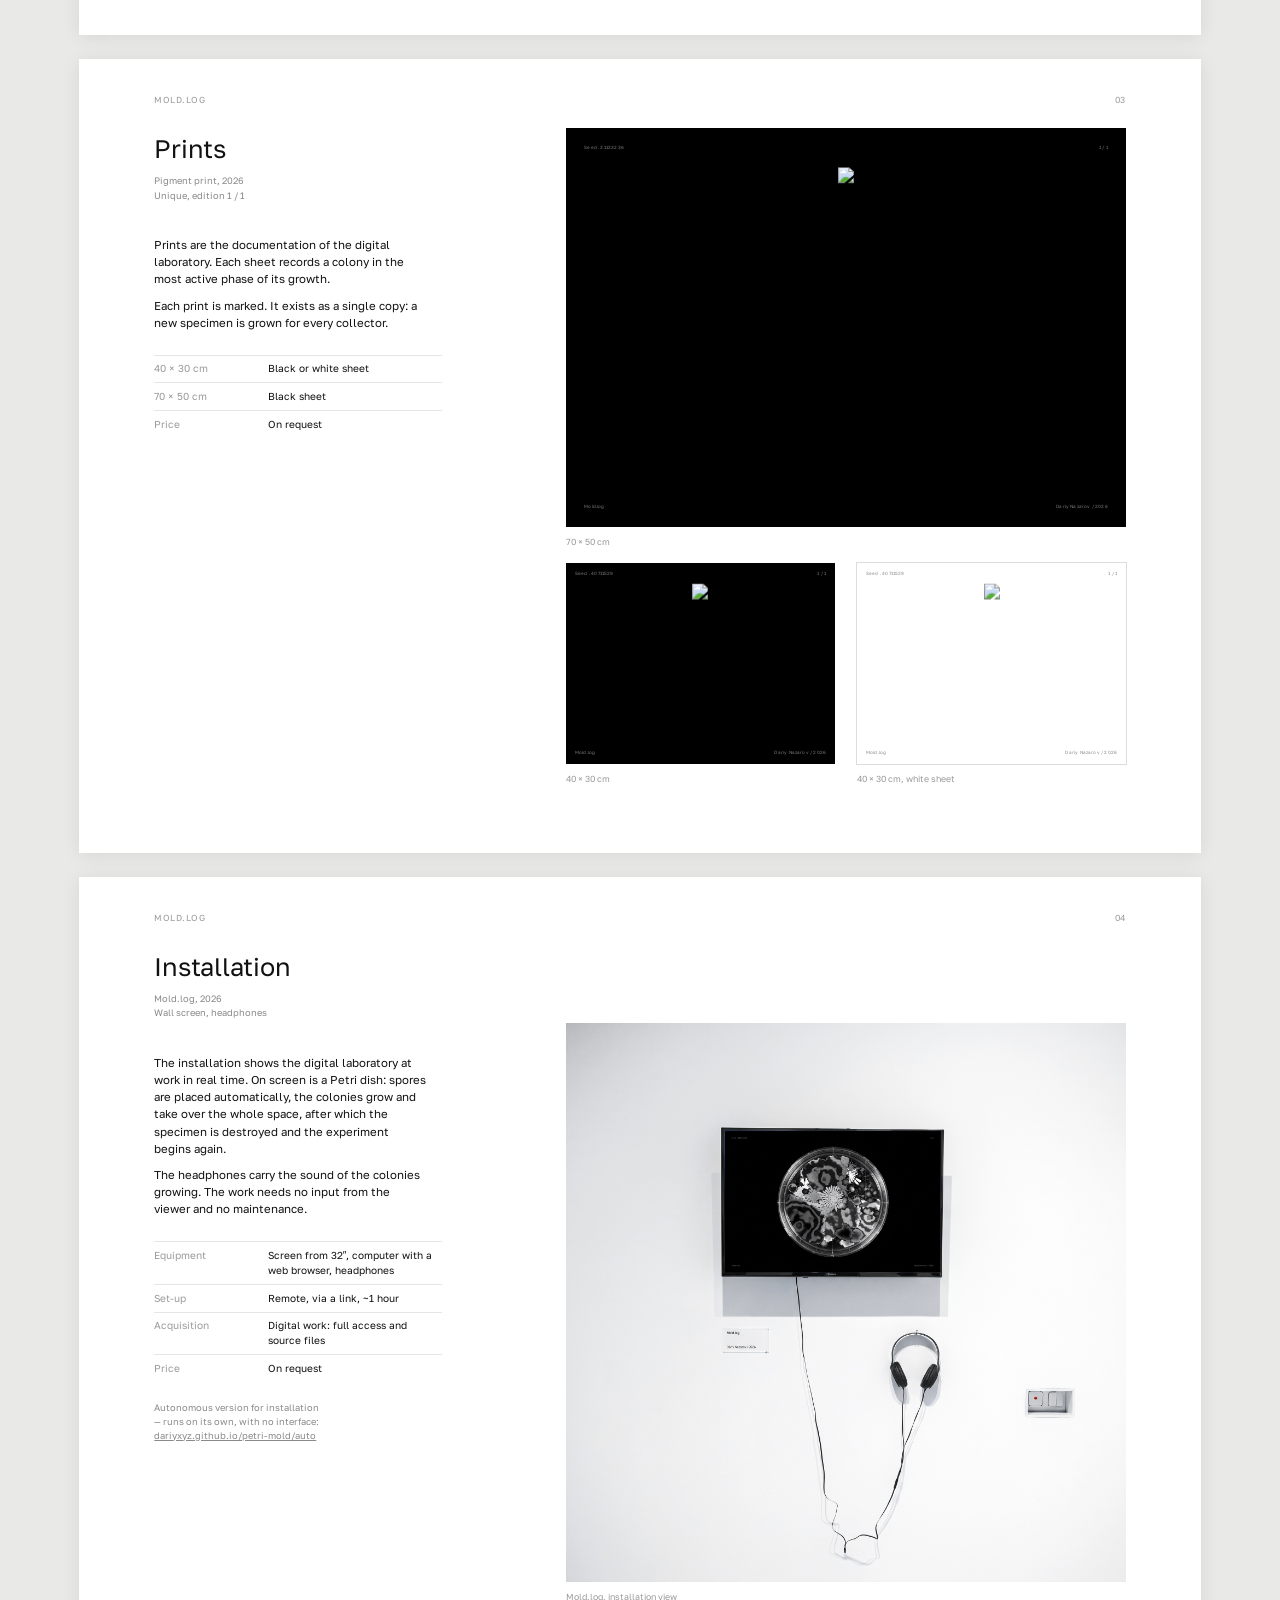
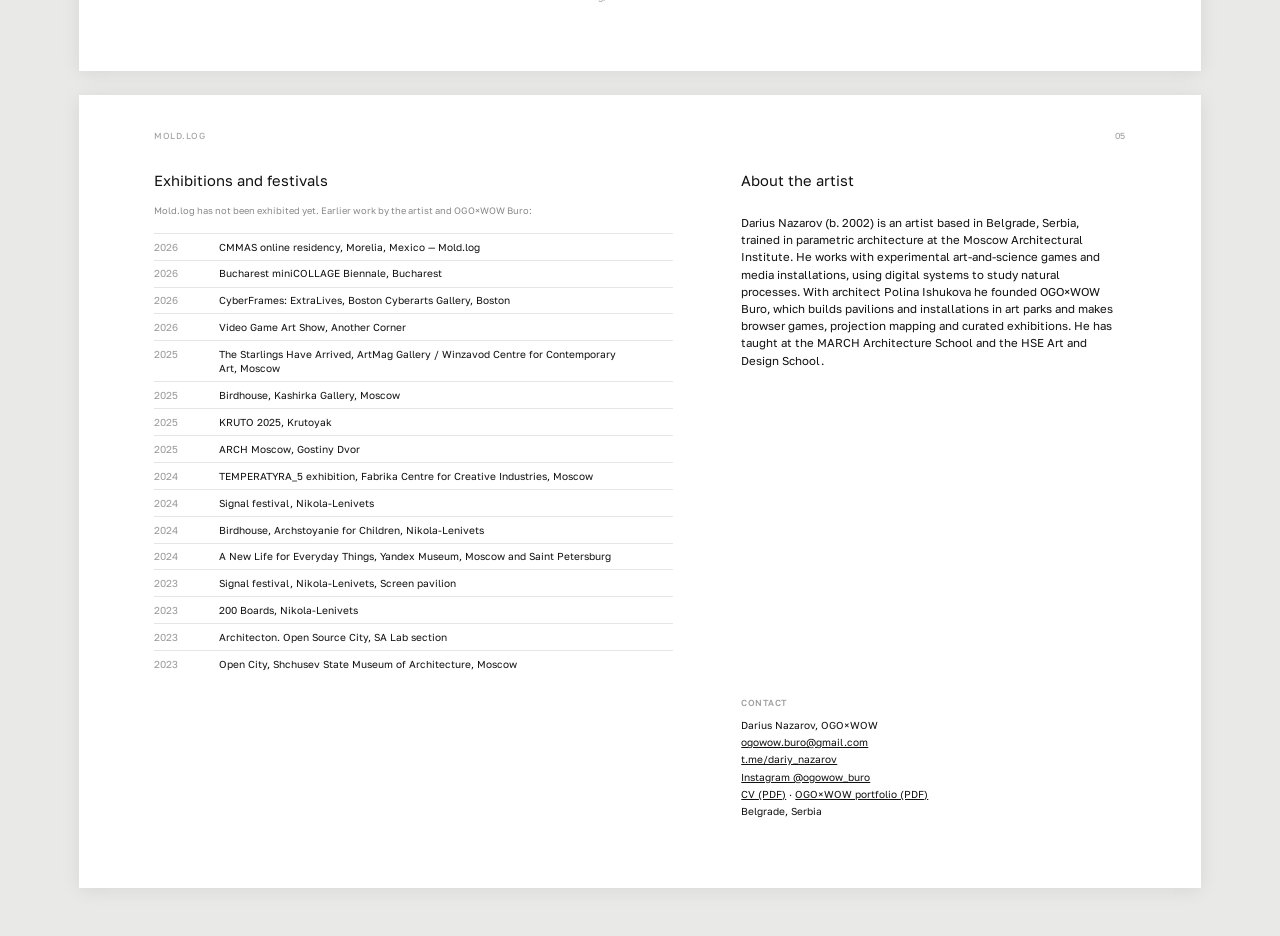
==== commit 5b41b8e7: "docs(portfolio): new English presentation, white layout Old black version kept at docs/portfolio/arc" ====
--- a/docs/portfolio/index.html
+++ b/docs/portfolio/index.html
@@ -1,234 +1,216 @@
-<!DOCTYPE html>
+<!doctype html>
 <html lang="en">
 <head>
 <meta charset="utf-8">
+<title>Mold.log — Darius Nazarov</title>
 <meta name="viewport" content="width=device-width, initial-scale=1">
-<title>Mold.log — Portfolio</title>
-<meta name="description" content="Darius Nazarov — portfolio: Mold.log, a browser-based generative art game about mold.">
 <link rel="icon" href="../../assets/favicon.svg">
+<link rel="preconnect" href="https://fonts.googleapis.com">
+<link href="https://fonts.googleapis.com/css2?family=Golos+Text:wght@400;500&display=block" rel="stylesheet">
 <style>
-@font-face { font-family: "Pixelated MS Sans Serif"; src: url("ms_sans_serif.woff2") format("woff2"); font-weight: normal; }
-@font-face { font-family: "Pixelated MS Sans Serif"; src: url("ms_sans_serif_bold.woff2") format("woff2"); font-weight: bold; }
-
-:root {
-  --bg: #000; --panel: #070707; --line: #191919;
-  --t0: #3d3d3d; --t1: #5a5a5a; --t2: #8c8c8c; --t3: #b3b3b3; --t4: #d9d9d9; --t5: #f2f2f2;
-  --fs: 11px; --ls: 0.1em;
-}
-* { margin: 0; padding: 0; box-sizing: border-box; }
-html { background: var(--bg); }
-body {
-  background: var(--bg); color: var(--t2);
-  font: var(--fs)/1.6 "Pixelated MS Sans Serif", "MS Sans Serif", "Microsoft Sans Serif", Arial, sans-serif;
-  -webkit-font-smoothing: none; font-smooth: never; letter-spacing: var(--ls);
-  cursor: crosshair;
-}
-img { display: block; image-rendering: pixelated; image-rendering: crisp-edges; }
-a { color: var(--t4); text-decoration: none; border-bottom: 1px solid var(--line); }
-a:hover { color: var(--t5); border-color: var(--t2); }
-b { color: var(--t4); font-weight: 400; }
-
-/* ── page = one "record" ────────────────────────────────────── */
-.page {
-  position: relative; width: 210mm; min-height: 297mm; margin: 0 auto;
-  padding: 16mm 16mm 14mm; page-break-after: always; break-after: page;
-  border-bottom: 1px solid var(--line);
-}
-.page:last-child { border-bottom: 0; page-break-after: auto; break-after: auto; }
-
-.hud { display: flex; justify-content: space-between; color: var(--t1); text-transform: uppercase; }
-.hud .r { text-align: right; }
-.foot { position: absolute; left: 16mm; right: 16mm; bottom: 8mm; display: flex; justify-content: space-between; color: var(--t0); text-transform: uppercase; }
-
-h1, h2, h3 { font-weight: 400; font-size: var(--fs); letter-spacing: var(--ls); }
-h1 { color: var(--t5); text-transform: uppercase; }
-h2 { color: var(--t4); text-transform: uppercase; margin: 0 0 10px; }
-h2::before { content: "> "; color: var(--t1); }
-p { max-width: 118mm; margin-bottom: 10px; }
-.dim { color: var(--t1); }
-.lo { color: var(--t0); }
-
-/* corner brackets — the game's selection marks */
-.sel { position: relative; display: inline-block; padding: 6px 10px; color: var(--t5); }
-.sel::before, .sel::after { content: ""; position: absolute; width: 7px; height: 7px; border: 1px solid var(--t4); }
-.sel::before { left: 0; top: 0; border-right: 0; border-bottom: 0; }
-.sel::after { right: 0; bottom: 0; border-left: 0; border-top: 0; }
-.sel i { position: absolute; width: 7px; height: 7px; border: 1px solid var(--t4); }
-.sel i:first-of-type { right: 0; top: 0; border-left: 0; border-bottom: 0; }
-.sel i:last-of-type { left: 0; bottom: 0; border-right: 0; border-top: 0; }
-
-/* cover */
-.cover .dish { width: 150mm; margin: 14mm auto 10mm; }
-.cover .title { text-align: center; }
-.cover .title h1 { font-size: 22px; letter-spacing: .18em; margin-bottom: 6px; }
-.cover .status { text-align: center; color: var(--t2); margin-top: 4px; }
-.cover .status .dim { display: block; }
-
-/* two-column blocks */
-.cols { display: grid; grid-template-columns: 1fr 1fr; gap: 8mm; align-items: start; }
-.grid4 { display: grid; grid-template-columns: repeat(4, 1fr); gap: 3mm; margin: 6mm 0 2mm; }
-.shots { display: grid; grid-template-columns: 1fr; gap: 6mm; margin: 8mm 0 0; }
-.shots figure { background: var(--panel); border: 1px solid var(--line); }
-.shots img { width: 100%; }
-.grid4 figure { background: var(--panel); border: 1px solid var(--line); }
-.grid4 img { width: 100%; }
-figcaption { color: var(--t1); padding: 5px 8px; border-top: 1px solid var(--line); text-transform: uppercase; }
-
-/* key–value list, like the strain info panel */
-.kv { border-top: 1px solid var(--line); margin: 6mm 0; }
-.kv div { display: grid; grid-template-columns: 34mm 1fr; gap: 6mm; padding: 6px 0; border-bottom: 1px solid var(--line); }
-.kv span:first-child { color: var(--t1); text-transform: uppercase; }
-
-/* strains — the side panel tiles */
-.strains { display: grid; grid-template-columns: repeat(4, 1fr); gap: 3mm; margin: 4mm 0 8mm; }
-.strains div { background: var(--panel); border: 1px solid var(--line); padding: 8px 10px; color: var(--t1); }
-.strains b { display: block; color: var(--t3); }
-
-/* table — exhibitions */
-table { width: 100%; border-collapse: collapse; }
-th { text-align: left; color: var(--t1); font-weight: 400; text-transform: uppercase; padding: 6px 8px 6px 0; border-bottom: 1px solid var(--t0); }
-td { vertical-align: top; padding: 7px 8px 7px 0; border-bottom: 1px solid var(--line); color: var(--t2); }
-td:first-child { color: var(--t4); }
-
-.bar { display: flex; gap: 28px; margin-top: 8mm; text-transform: uppercase; color: var(--t4); }
-.bar span.dim { color: var(--t0); }
-
-@media screen and (max-width: 820px) {
-  .page { width: 100%; min-height: 0; padding: 24px 16px 60px; }
-  .cover .dish { width: 100%; }
-  .cols, .strains, .grid4 { grid-template-columns: 1fr 1fr; }
-  .foot { left: 16px; right: 16px; }
-}
-@media print {
-  @page { size: A4; margin: 0; }
-  html, body { background: #000 !important; }
-  .page { border: 0; margin: 0; width: 210mm; height: 297mm; min-height: 0; overflow: hidden; }
-  a { border: 0; }
-  * { -webkit-print-color-adjust: exact; print-color-adjust: exact; }
+@page { size: 297mm 210mm; margin: 0; }
+* { box-sizing: border-box; margin: 0; padding: 0; }
+html { -webkit-print-color-adjust: exact; print-color-adjust: exact; }
+body { font-family: 'Golos Text', sans-serif; color: #111; background: #fff;
+  font-kerning: normal; text-rendering: optimizeLegibility; font-size: 8.6pt; line-height: 1.5; }
+p, li { text-wrap: pretty; hyphens: manual; }
+h1, h2, h3 { font-weight: 400; text-wrap: balance; hyphens: manual; }
+
+.page { width: 297mm; height: 210mm; position: relative; overflow: hidden;
+  padding: 20mm 20mm 18mm; page-break-after: always; break-after: page; }
+.page:last-child { page-break-after: auto; }
+.run { position: absolute; top: 9mm; left: 20mm; right: 20mm; display: flex; justify-content: space-between;
+  font-size: 6.6pt; letter-spacing: .06em; text-transform: uppercase; color: #9a9a9a; }
+
+.meta { font-size: 7pt; color: #8a8a8a; line-height: 1.55; margin-top: 3mm; }
+.meta span { display: block; }
+h2 { font-size: 19pt; line-height: 1.1; letter-spacing: -.01em; }
+.text p + p { margin-top: 2.4mm; }
+.text { margin-top: 9mm; max-width: 72mm; }
+.roles { margin-top: 7mm; font-size: 7pt; color: #8a8a8a; max-width: 72mm; }
+.cap { font-size: 6.6pt; color: #9a9a9a; margin-top: 2mm; }
+
+/* проектная полоса: текст слева, картинка справа */
+.proj { display: grid; grid-template-columns: 76mm 1fr; column-gap: 14mm; height: 100%; }
+.proj .col { display: flex; flex-direction: column; }
+.proj .media { height: 100%; display: flex; align-items: flex-end; justify-content: flex-end; min-height: 0; }
+.media img { display: block; max-width: 100%; max-height: 100%; object-fit: contain; }
+figure { margin: 0; }
+
+/* обложка */
+.cover { display: flex; flex-direction: column; justify-content: space-between; }
+.cover .brand { font-size: 7pt; letter-spacing: .12em; text-transform: uppercase; color: #9a9a9a; }
+.cover h1 { font-size: 38pt; line-height: 1.04; letter-spacing: -.02em; }
+.cover .sub { margin-top: 6mm; font-size: 9pt; color: #6a6a6a; }
+.cover .foot { display: flex; gap: 14mm; font-size: 7pt; color: #8a8a8a; }
+
+/* о нас */
+.about { display: grid; grid-template-columns: 1fr 1fr; column-gap: 20mm; height: 100%; }
+.about .lead { font-size: 13pt; line-height: 1.35; max-width: 112mm; }
+.about .text { max-width: 100mm; margin-top: 10mm; }
+.facts { align-self: end; display: grid; grid-template-columns: 1fr 1fr; gap: 7mm 10mm; font-size: 7.6pt; }
+.facts b { display: block; font-weight: 500; font-size: 6.6pt; letter-spacing: .06em; text-transform: uppercase; color: #9a9a9a; margin-bottom: 1.5mm; }
+
+/* ряды фотографий */
+.row { display: flex; gap: 6mm; height: 100%; align-items: flex-end; }
+.row figure { flex: 1 1 0; min-width: 0; height: 100%; display: flex; flex-direction: column; justify-content: flex-end; }
+.row img { width: 100%; height: auto; max-height: 100%; object-fit: contain; display: block; }
+
+/* списки */
+.lists { display: grid; grid-template-columns: 1.35fr 1fr; column-gap: 18mm; height: 100%; }
+.list { list-style: none; margin-top: 7mm; }
+.list li { display: grid; grid-template-columns: 17mm 1fr; padding: 1.55mm 0; border-top: .2mm solid #e6e6e6; font-size: 7.6pt; line-height: 1.4; }
+.list li .y { color: #9a9a9a; }
+h3 { font-size: 11pt; }
+.contacts { margin-top: 12mm; font-size: 7.6pt; line-height: 1.7; }
+/* Mold.log: лист печати — чёрное поле, чашка по центру, подписи по углам */
+.sheet { position: relative; background: #000; }
+.sheet img { position: absolute; left: 50%; top: 50%; height: 80%; width: auto; transform: translate(-50%, -50%); }
+.sheet i { position: absolute; font-style: normal; font-size: 3.4pt; letter-spacing: .04em; color: #7a7a7a; line-height: 1; }
+.sheet .tl { left: 3.2%; top: 4.5%; } .sheet .tr { right: 3.2%; top: 4.5%; }
+.sheet .bl { left: 3.2%; bottom: 4.5%; } .sheet .br { right: 3.2%; bottom: 4.5%; }
+.sheet.light { background: #fff; outline: .25mm solid #dcdcdc; outline-offset: -.25mm; }  .sheet.light i { color: #8a8a8a; }
+.contacts b { display: block; font-weight: 500; font-size: 6.6pt; letter-spacing: .06em; text-transform: uppercase; color: #9a9a9a; margin-bottom: 1.5mm; }
+.price { font-size: 13pt; margin-top: 6mm; }
+.spec { list-style: none; margin-top: 6mm; font-size: 7.6pt; }
+.spec li { display: grid; grid-template-columns: 30mm 1fr; padding: 1.5mm 0; border-top: .2mm solid #e6e6e6; }
+.spec li span:first-child { color: #9a9a9a; }
+@font-face { font-family: "Pixelated MS Sans Serif"; src: url("ms_sans_serif.woff2") format("woff2"); }
+.px { font-family: "Pixelated MS Sans Serif", monospace; letter-spacing: 0; -webkit-font-smoothing: none; }
+@media screen {
+  html { background: #e9e9e7; }
+  body { padding: 24px 0; background: transparent; }
+  .page { margin: 0 auto 24px; box-shadow: 0 2px 18px rgba(0,0,0,.08); background: #fff; }
 }
 </style>
 </head>
 <body>
 
-<!-- 1 · COVER -->
 <section class="page cover">
-  <div class="hud"><span>Mold.log · portfolio</span><span class="r">record 01 / 06</span></div>
-  <img class="dish" src="img/dish.jpg" alt="A virtual Petri dish with five species of digital mold after two minutes of growth">
-  <div class="title">
-    <h1>Darius Nazarov</h1>
-    <div class="status">Art &amp; Science games · media installations<span class="dim">Belgrade, Serbia · OGOxWOW Buro</span></div>
-  </div>
-  <div class="bar" style="justify-content:center"><span class="sel"><i></i><i></i>Mold.log</span><span class="dim">2026</span></div>
-  <div class="foot"><span>ogowow.buro@gmail.com</span><span>dariyxyz.github.io/petri-mold</span></div>
-</section>
-
-<!-- 2 · THE WORK -->
-<section class="page">
-  <div class="hud"><span>5 species growing · time 1:45</span><span class="r">record 02 / 06</span></div>
-  <h2 style="margin-top:8mm">Mold.log</h2>
-  <div class="cols">
+  <div class="brand">OGO×WOW</div>
+  <div>
+    <h1 class="px">Mold.log</h1>
+    <div class="sub">Darius Nazarov · Digital laboratory, 2026</div>
+  </div>
+  <div class="foot">
+    <span>ogowow.buro@gmail.com</span><span>t.me/dariy_nazarov</span><span>@ogowow_buro</span><span>Belgrade, Serbia</span>
+  </div>
+</section>
+
+<section class="page">
+  <div class="run"><span>Mold.log</span><span>02</span></div>
+  <div class="proj">
+    <div class="col">
+      <h2 class="px">Mold.log</h2>
+      <div class="meta"><span>Generative web work, 2026</span><span>CMMAS online residency, Mexico</span><span>Not exhibited yet</span></div>
+      <div class="text">
+        <p>Mold.log grew out of an online residency at CMMAS (Morelia, Mexico). Working with the curator, Darius Nazarov developed the theme of parallel digital biology: if science studies reality, art can study digital reality through the methods science relies on — experiment, observation and simulation. For his laboratory the artist took mold species found in Mexico.</p>
+        <p>The result is a digital laboratory. Spores are placed in a Petri dish, and the colonies grow, compete for nutrients and take over the whole space. Each experiment lasts a few minutes, ends with the dish being burned, and begins again.</p>
+      </div>
+      <div class="roles" style="margin-top:3mm">Digital laboratory<br>— interactive version for experiments:<br><a href="https://dariyxyz.github.io/petri-mold/" style="color:inherit">dariyxyz.github.io/petri-mold</a></div>
+    </div>
+    <div class="media"><figure style="width:148mm"><img src="img/mold_install.jpg" style="width:100%;max-width:none"><div class="cap">Mold.log on screen, interactive version. In the exhibition it runs autonomously, with no panels or buttons</div></figure></div>
+  </div>
+</section>
+
+<section class="page">
+  <div class="run"><span>Mold.log</span><span>03</span></div>
+  <div class="proj">
+    <div class="col">
+      <h2>Prints</h2>
+      <div class="meta"><span>Pigment print, 2026</span><span>Unique, edition 1 / 1</span></div>
+      <div class="text">
+        <p>Prints are the documentation of the digital laboratory. Each sheet records a colony in the most active phase of its growth.</p>
+        <p>Each print is marked. It exists as a single copy: a new specimen is grown for every collector.</p>
+      </div>
+      <ul class="spec">
+        <li><span>40&nbsp;×&nbsp;30&nbsp;cm</span><span>Black or white sheet</span></li>
+        <li><span>70&nbsp;×&nbsp;50&nbsp;cm</span><span>Black sheet</span></li>
+        <li><span>Price</span><span>On request</span></li>
+      </ul>
+    </div>
+    <div style="display:flex;flex-direction:column;align-items:flex-end;justify-content:flex-end;min-height:0">
+      <div style="width:148mm;display:flex;flex-direction:column;gap:4mm">
+        <figure><div class="sheet" style="width:100%;aspect-ratio:7/5"><img src="img/mold_dish_a.png"><i class="tl">Seed . 31123236</i><i class="tr">1 / 1</i><i class="bl">Mold.log</i><i class="br">Dariy Nazarov / 2026</i></div><div class="cap">70&nbsp;×&nbsp;50&nbsp;cm</div></figure>
+        <div style="display:grid;grid-template-columns:1fr 1fr;gap:6mm">
+          <figure><div class="sheet" style="width:100%;aspect-ratio:4/3"><img src="img/mold_dish_b.png"><i class="tl">Seed . 40711529</i><i class="tr">1 / 1</i><i class="bl">Mold.log</i><i class="br">Dariy Nazarov / 2026</i></div><div class="cap">40&nbsp;×&nbsp;30&nbsp;cm</div></figure>
+          <figure><div class="sheet light" style="width:100%;aspect-ratio:4/3"><img src="img/mold_dish_b_w.png"><i class="tl">Seed . 40711529</i><i class="tr">1 / 1</i><i class="bl">Mold.log</i><i class="br">Dariy Nazarov / 2026</i></div><div class="cap">40&nbsp;×&nbsp;30&nbsp;cm, white sheet</div></figure>
+        </div>
+      </div>
+    </div>
+  </div>
+</section>
+
+<section class="page">
+  <div class="run"><span>Mold.log</span><span>04</span></div>
+  <div class="proj">
+    <div class="col">
+      <h2>Installation</h2>
+      <div class="meta"><span>Mold.log, 2026</span><span>Wall screen, headphones</span></div>
+      <div class="text">
+        <p>The installation shows the digital laboratory at work in real time. On screen is a Petri dish: spores are placed automatically, the colonies grow and take over the whole space, after which the specimen is destroyed and the experiment begins again.</p>
+        <p>The headphones carry the sound of the colonies growing. The work needs no input from the viewer and no maintenance.</p>
+      </div>
+      <ul class="spec">
+        <li><span>Equipment</span><span>Screen from 32″, computer with a web browser, headphones</span></li>
+        <li><span>Set-up</span><span>Remote, via a link, ~1 hour</span></li>
+        <li><span>Acquisition</span><span>Digital work: full access and source files</span></li>
+        <li><span>Price</span><span>On request</span></li>
+      </ul>
+      <div class="roles" style="margin-top:5mm">Autonomous version for installation<br>— runs on its own, with no interface:<br><a href="https://dariyxyz.github.io/petri-mold/auto/" style="color:inherit">dariyxyz.github.io/petri-mold/auto</a></div>
+    </div>
+    <div class="media"><figure style="width:148mm"><img src="img/mold_wall.jpg" style="width:100%;max-width:none"><div class="cap">Mold.log, installation view</div></figure></div>
+  </div>
+</section>
+
+<section class="page">
+  <div class="run"><span>Mold.log</span><span>05</span></div>
+  <div class="lists">
     <div>
-      <p>A browser-based generative art game. Visitors grow digital mold in a virtual Petri dish: they place spores, choose a strain, and watch the colonies branch, layer and collide as they compete for the same closed space. Each colony adds its own voice to a slowly building, polyphonic soundscape.</p>
-      <p>The image is monochrome and pixelated, like a laboratory record. The visitor can <b>pause</b> the process, <b>burn</b> the dish clean and begin again, or export any moment as a <b>PNG</b> — a unique record of one experiment. No living material is involved; the strains borrow real names and growth logics, but the work is an artistic interpretation, not a biological model.</p>
-    </div>
-    <div class="kv">
-      <div><span>Medium</span><span>Interactive digital installation / browser game. HTML5, procedural growth simulation, generative sound.</span></div>
-      <div><span>Year</span><span>2026</span></div>
-      <div><span>Duration</span><span>One growth cycle ≈ 1 min; sessions open-ended.</span></div>
-      <div><span>Setup</span><span>Computer with a browser, monitor, mouse, small speaker at low volume. No keyboard. Installs remotely from a single link; runs offline once loaded.</span></div>
-      <div><span>Play</span><span><a href="https://dariyxyz.github.io/petri-mold/">dariyxyz.github.io/petri-mold</a></span></div>
-      <div><span>Source</span><span><a href="https://github.com/DariyXYZ/petri-mold">github.com/DariyXYZ/petri-mold</a></span></div>
-    </div>
-  </div>
-
-  <div class="strains">
-    <div><b>crassa</b>Neurospora · fast branching</div>
-    <div><b>griseus</b>Streptomyces · radial rays</div>
-    <div><b>flavus</b>Aspergillus · pale mat, spores</div>
-    <div><b>mirabilis</b>Proteus · swarming rings</div>
-    <div><b>subtilis</b>Bacillus · dendrites</div>
-    <div><b>chrysogenum</b>Penicillium · velvet disc</div>
-    <div><b>epidermidis</b>Staphylococcus · bubbles</div>
-    <div><b>random</b>? · any of twelve</div>
-  </div>
-
-  <div class="bar"><span class="dim">growing…</span><span>Pause</span><span>Burn</span><span class="dim">PNG</span></div>
-  <div class="foot"><span>Mold.log · 2026</span><span>Darius Nazarov</span></div>
-</section>
-
-<!-- 3 · RECORDS I -->
-<section class="page">
-  <div class="hud"><span>Records · placing spores</span><span class="r">record 03 / 06</span></div>
-  <div class="shots">
-    <figure><img src="img/mold-1.jpg" alt=""><figcaption>Strain panel · placing spores with the tweezers</figcaption></figure>
-    <figure><img src="img/mold-3.jpg" alt=""><figcaption>Full dish · five species after 1:45</figcaption></figure>
-  </div>
-  <div class="foot"><span>Mold.log · 2026</span><span>Darius Nazarov</span></div>
-</section>
-
-<!-- 4 · RECORDS II -->
-<section class="page">
-  <div class="hud"><span>Records · burn</span><span class="r">record 04 / 06</span></div>
-  <div class="shots">
-    <figure><img src="img/mold-2.jpg" alt=""><figcaption>S. griseus · a single colony, radial rays</figcaption></figure>
-    <figure><img src="img/mold-4.jpg" alt=""><figcaption>Burn · six species burning off at 57 s</figcaption></figure>
-  </div>
-  <div class="foot"><span>Mold.log · 2026</span><span>Darius Nazarov</span></div>
-</section>
-
-<!-- 5 · STATEMENT · SHOWS · CONTACT -->
-<section class="page">
-  <div class="hud"><span>Observer's notes</span><span class="r">record 05 / 06</span></div>
-  <h2 style="margin-top:8mm">Statement</h2>
-  <div class="cols">
-    <p>I studied different types of mold in courses and encounter it constantly in everyday life. I am unsettled by the invisible world that quietly consumes what surrounds us. Digitisation and gamification are personal ways of working through that feeling: by breaking a natural process down into rules and observing it closely, I can begin to make peace with it.</p>
-    <p>Mold.log gives this method a playable form. The Petri dish becomes a contained space in which fear can turn into curiosity. The image is mediated, monochrome and available for inspection; the process can be paused, cleared and approached again. That sense of control is what lets me — and, I hope, the visitor — spend time with something we would otherwise prefer not to see.</p>
-  </div>
-
-  <h2 style="margin-top:8mm">Bio</h2>
-  <p style="max-width:100%">Darius Nazarov (b. 2002) is an artist based in Belgrade, Serbia, trained in parametric architecture. His practice spans experimental Art &amp; Science games and media installations, using digital systems to explore natural processes and the emotions they provoke. He represents OGOxWOW Buro, an art collective bringing together several artists, and presents Mold.log as an individual author. Work by the artist and OGOxWOW Buro has been shown at the Signal festival and Archstoyanie in Nikola-Lenivets, Winzavod Centre for Contemporary Art, Kashirka Gallery, Fabrika Centre for Creative Industries, Yandex Museum and Boston Cyberarts Gallery.</p>
-
-  <h2 style="margin-top:8mm">Gallery version</h2>
-  <div class="cols">
-    <p>For exhibitions Mold.log runs on its own, with no interface: tweezers place spores in random spots, the culture grows, the dish is burned, and a new dish begins with a new seed. Only the dish, the tweezers and four small captions remain on screen, as on the prints. One screen, a small computer with a browser and a speaker; installation is remote.<br><a href="https://dariyxyz.github.io/petri-mold/auto/">dariyxyz.github.io/petri-mold/auto</a></p>
-    <p>Every dish is unique and can be printed: pigment print, 40 × 30 or 70 × 50 cm, edition 1 / 1, captioned with its seed. The full work — the playable version with all source files — is available as a separate digital edition.</p>
-  </div>
-
-  <div class="foot"><span>record 05 / 06</span><span>Darius Nazarov · 2026</span></div>
-</section>
-
-<section class="page">
-  <div class="hud"><span>Observer's notes</span><span class="r">record 06 / 06</span></div>
-  <h2 style="margin-top:8mm">Exhibitions</h2>
-  <p style="max-width:100%">Mold.log has not been exhibited yet. Earlier works by the artist and OGOxWOW Buro were shown at:</p>
-  <table>
-    <tr><th>Project</th><th>Year</th><th>Venue</th><th>Note</th></tr>
-    <tr><td>Bucharest miniCOLLAGE Biennale</td><td>2026</td><td>Bucharest</td><td>Collage, selected</td></tr>
-    <tr><td>CyberFrames: ExtraLives</td><td>2026</td><td>Boston Cyberarts Gallery, Boston</td><td>Playable art · Stone Skipping</td></tr>
-    <tr><td>Video Game Art Show</td><td>2026</td><td>Another Corner</td><td>Group show of video-game art</td></tr>
-    <tr><td>The Starlings Have Arrived</td><td>2025</td><td>ArtMag Gallery / Winzavod Centre for Contemporary Art, Moscow</td><td>Curation, installation, design</td></tr>
-    <tr><td>Birdhouse</td><td>2025</td><td>Kashirka Gallery, Moscow</td><td>Curation, installation, design</td></tr>
-    <tr><td>KRUTO 2025</td><td>2025</td><td>Krutoyak</td><td>Festival art programme</td></tr>
-    <tr><td>ARCH Moscow</td><td>2025</td><td>Gostiny Dvor, Moscow</td><td>Student projects, curation</td></tr>
-    <tr><td>TEMPERATYRA_5</td><td>2024</td><td>Fabrika Centre for Creative Industries, Moscow</td><td>Exhibition</td></tr>
-    <tr><td>Birdhouse</td><td>2024</td><td>Archstoyanie for Children, Nikola-Lenivets</td><td>Sculpture series</td></tr>
-    <tr><td>Signal</td><td>2024</td><td>Nikola-Lenivets</td><td>Projection mapping</td></tr>
-    <tr><td>A New Life for Everyday Things</td><td>2024</td><td>Yandex Museum, Moscow and Saint Petersburg</td><td>3rd place</td></tr>
-    <tr><td>Signal</td><td>2023</td><td>Nikola-Lenivets</td><td>Screen pavilion · Art Call winner</td></tr>
-    <tr><td>Architecton. Open Source City</td><td>2023</td><td>SA Lab section</td><td>Exhibition project</td></tr>
-    <tr><td>Open City</td><td>2023</td><td>Shchusev State Museum of Architecture, Moscow</td><td>Winner</td></tr>
-  </table>
-
-  <h2 style="margin-top:10mm">Contact</h2>
-  <div class="kv" style="margin-top:0">
-    <div><span>Mail</span><span><a href="mailto:ogowow.buro@gmail.com">ogowow.buro@gmail.com</a></span></div>
-    <div><span>Phone</span><span>+7 985 884 37 27</span></div>
-    <div><span>Telegram</span><span><a href="https://t.me/dariy_nazarov">t.me/dariy_nazarov</a></span></div>
-    <div><span>Instagram</span><span><a href="https://www.instagram.com/ogowow_buro/">@ogowow_buro</a></span></div>
-    <div><span>Images</span><span><a href="https://drive.google.com/drive/folders/1zaVo7N3MKv_c3ov3awPn4IomXxDs-FVz">screenshots &amp; gameplay teaser</a></span></div>
-  </div>
-  <div class="foot"><span>end of record</span><span>Darius Nazarov · 2026</span></div>
-</section>
-
+      <h3>Exhibitions and festivals</h3>
+      <p style="margin-top:3mm;font-size:7pt;color:#8a8a8a">Mold.log has not been exhibited yet. Earlier work by the artist and OGO×WOW Buro:</p>
+      <ul class="list" style="margin-top:4mm">
+        <li><span class="y">2026</span><span>CMMAS online residency, Morelia, Mexico — Mold.log</span></li>
+        <li><span class="y">2026</span><span>Bucharest miniCOLLAGE Biennale, Bucharest</span></li>
+        <li><span class="y">2026</span><span>CyberFrames: ExtraLives, Boston Cyberarts Gallery, Boston</span></li>
+        <li><span class="y">2026</span><span>Video Game Art Show, Another Corner</span></li>
+        <li><span class="y">2025</span><span>The Starlings Have Arrived, ArtMag Gallery / Winzavod Centre for Contemporary Art, Moscow</span></li>
+        <li><span class="y">2025</span><span>Birdhouse, Kashirka Gallery, Moscow</span></li>
+        <li><span class="y">2025</span><span>KRUTO 2025, Krutoyak</span></li>
+        <li><span class="y">2025</span><span>ARCH Moscow, Gostiny Dvor</span></li>
+        <li><span class="y">2024</span><span>TEMPERATYRA_5 exhibition, Fabrika Centre for Creative Industries, Moscow</span></li>
+        <li><span class="y">2024</span><span>Signal festival, Nikola-Lenivets</span></li>
+        <li><span class="y">2024</span><span>Birdhouse, Archstoyanie for Children, Nikola-Lenivets</span></li>
+        <li><span class="y">2024</span><span>A New Life for Everyday Things, Yandex Museum, Moscow and Saint Petersburg</span></li>
+        <li><span class="y">2023</span><span>Signal festival, Nikola-Lenivets, Screen pavilion</span></li>
+        <li><span class="y">2023</span><span>200 Boards, Nikola-Lenivets</span></li>
+        <li><span class="y">2023</span><span>Architecton. Open Source City, SA Lab section</span></li>
+        <li><span class="y">2023</span><span>Open City, Shchusev State Museum of Architecture, Moscow</span></li>
+      </ul>
+    </div>
+    <div style="display:flex;flex-direction:column">
+      <h3>About the artist</h3>
+      <p style="margin-top:6mm;max-width:100mm">Darius Nazarov (b. 2002) is an artist based in Belgrade, Serbia, trained in parametric architecture at the Moscow Architectural Institute. He works with experimental art-and-science games and media installations, using digital systems to study natural processes. With architect Polina Ishukova he founded OGO×WOW Buro, which builds pavilions and installations in art parks and makes browser games, projection mapping and curated exhibitions. He has taught at the MARCH Architecture School and the HSE Art and Design School.</p>
+      <div class="contacts" style="margin-top:auto">
+        <b>Contact</b>Darius Nazarov, OGO×WOW<br><a href="mailto:ogowow.buro@gmail.com" style="color:inherit">ogowow.buro@gmail.com</a><br><a href="https://t.me/dariy_nazarov" style="color:inherit">t.me/dariy_nazarov</a><br><a href="https://www.instagram.com/ogowow_buro/" style="color:inherit">Instagram @ogowow_buro</a><br><a href="https://dariyxyz.github.io/petri-mold/docs/press/OGOxWOW_CV_2026_EN.pdf" style="color:inherit">CV (PDF)</a> · <a href="https://dariyxyz.github.io/petri-mold/docs/press/OGOxWOW_portfolio_2026_EN.pdf" style="color:inherit">OGO×WOW portfolio (PDF)</a><br>Belgrade, Serbia
+      </div>
+    </div>
+  </div>
+</section>
+
+<script>
+// on narrow screens each sheet scales down as a whole, the layout stays intact
+(function () {
+  if (window.matchMedia && window.matchMedia('print').matches) return;
+  function fit() {
+    var w = document.documentElement.clientWidth, page = 297 * 96 / 25.4;
+    document.querySelectorAll('.page').forEach(function (p) {
+      p.style.zoom = w < page + 32 ? ((w - 16) / page).toFixed(3) : '';
+    });
+  }
+  fit(); window.addEventListener('resize', fit);
+  window.addEventListener('beforeprint', function () { document.querySelectorAll('.page').forEach(function (p) { p.style.zoom = ''; }); });
+})();
+</script>
 </body>
 </html>
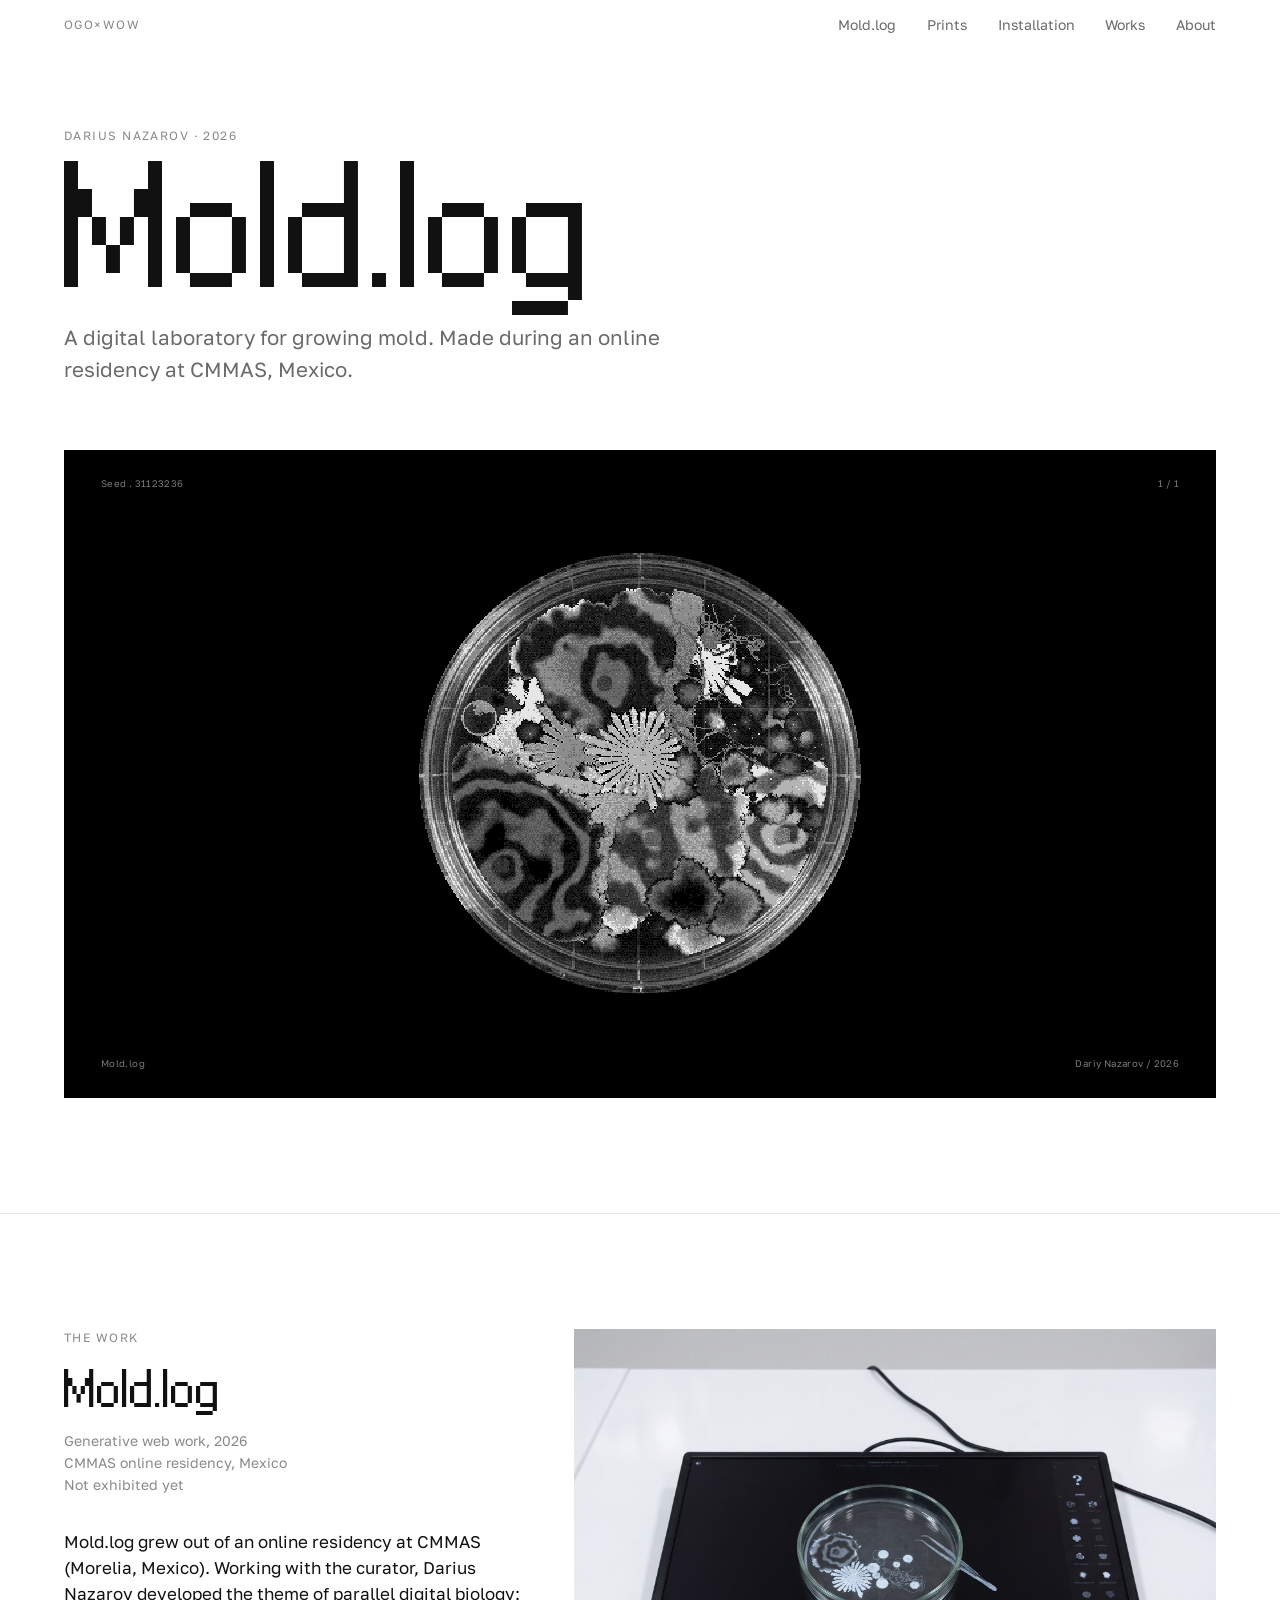
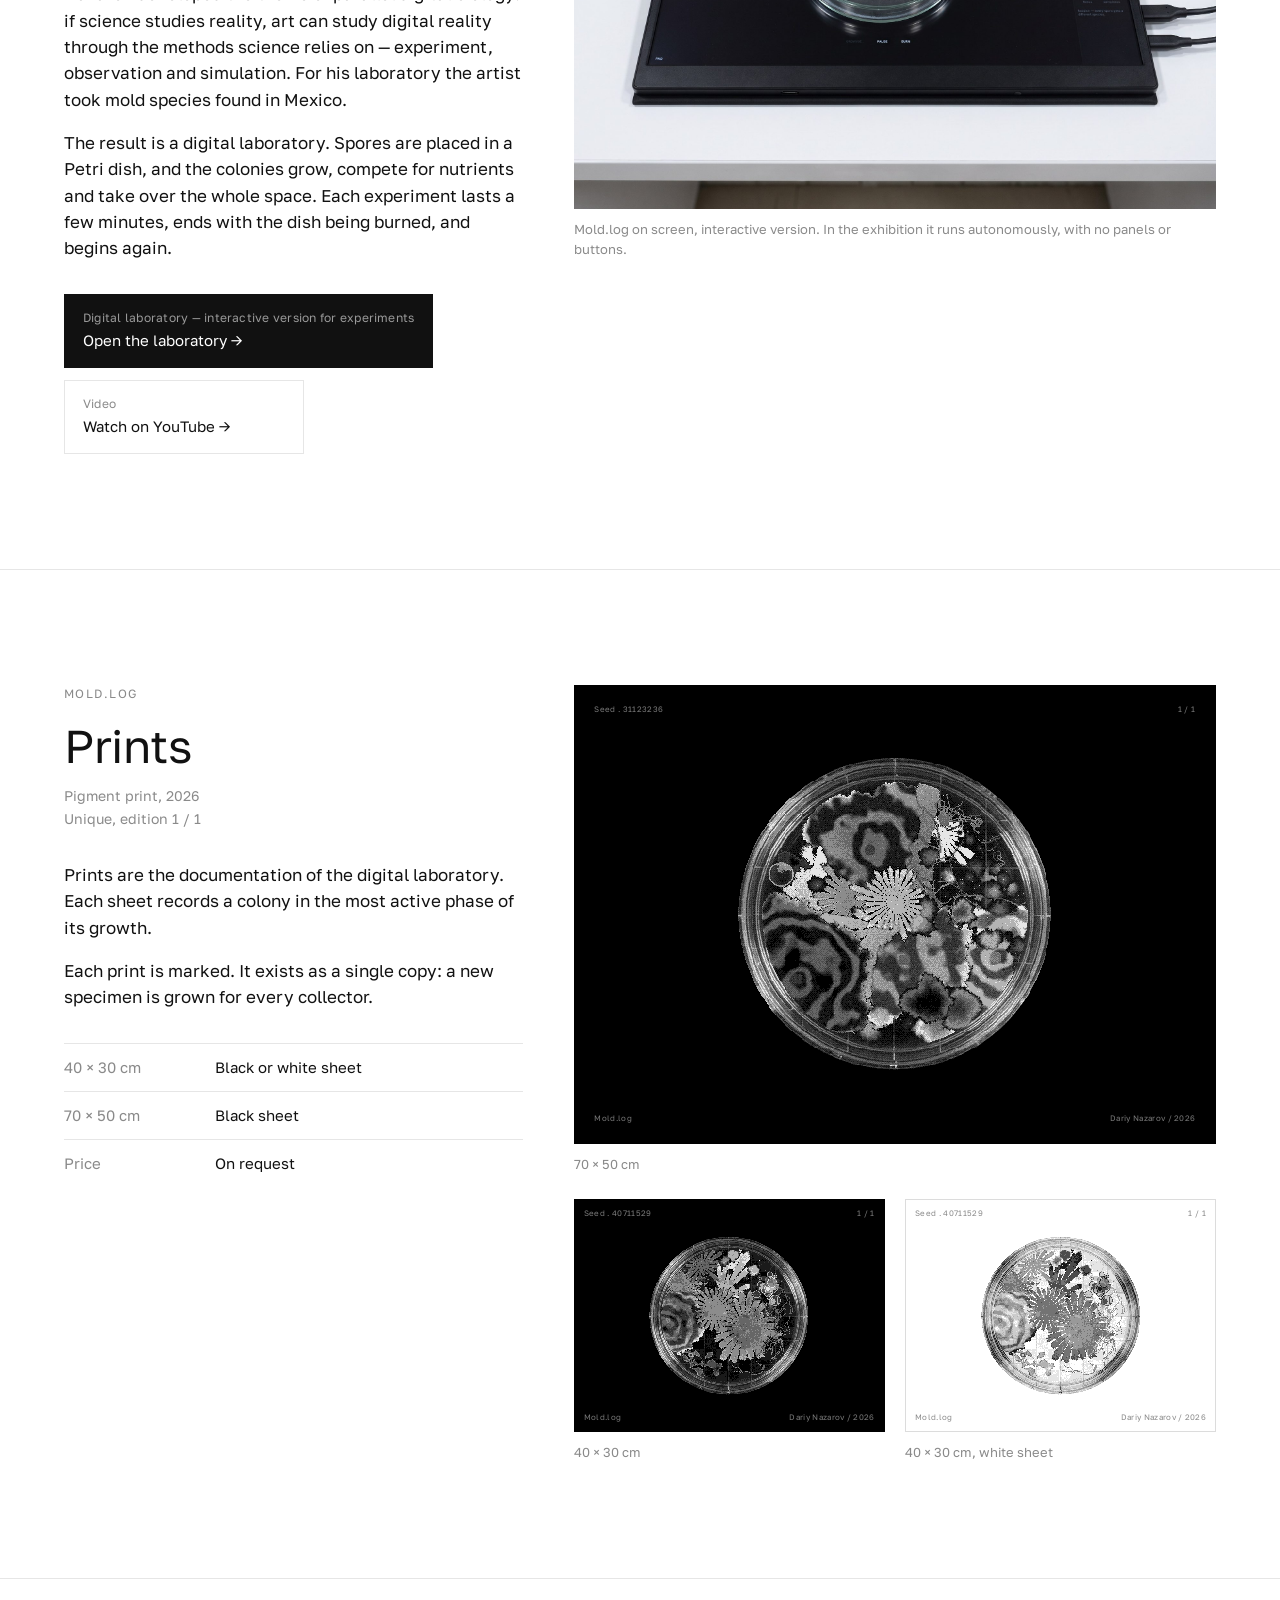
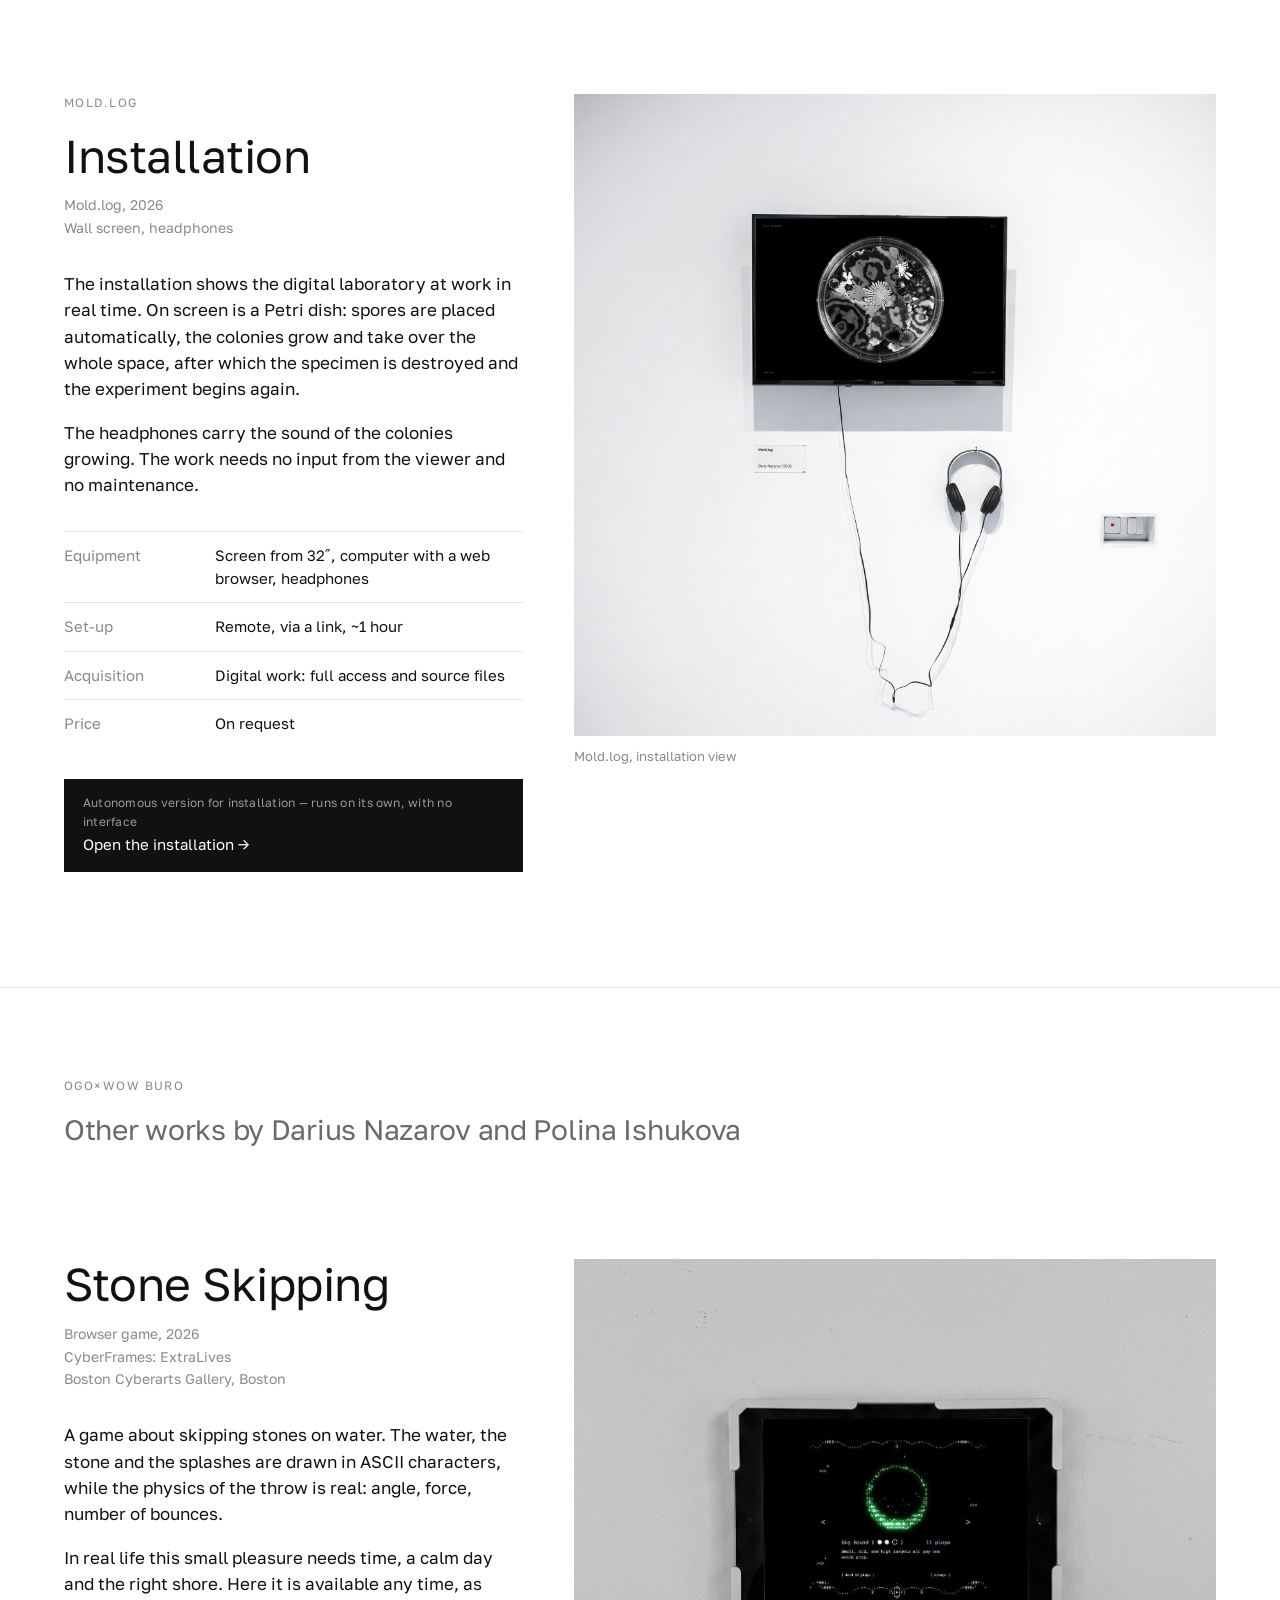
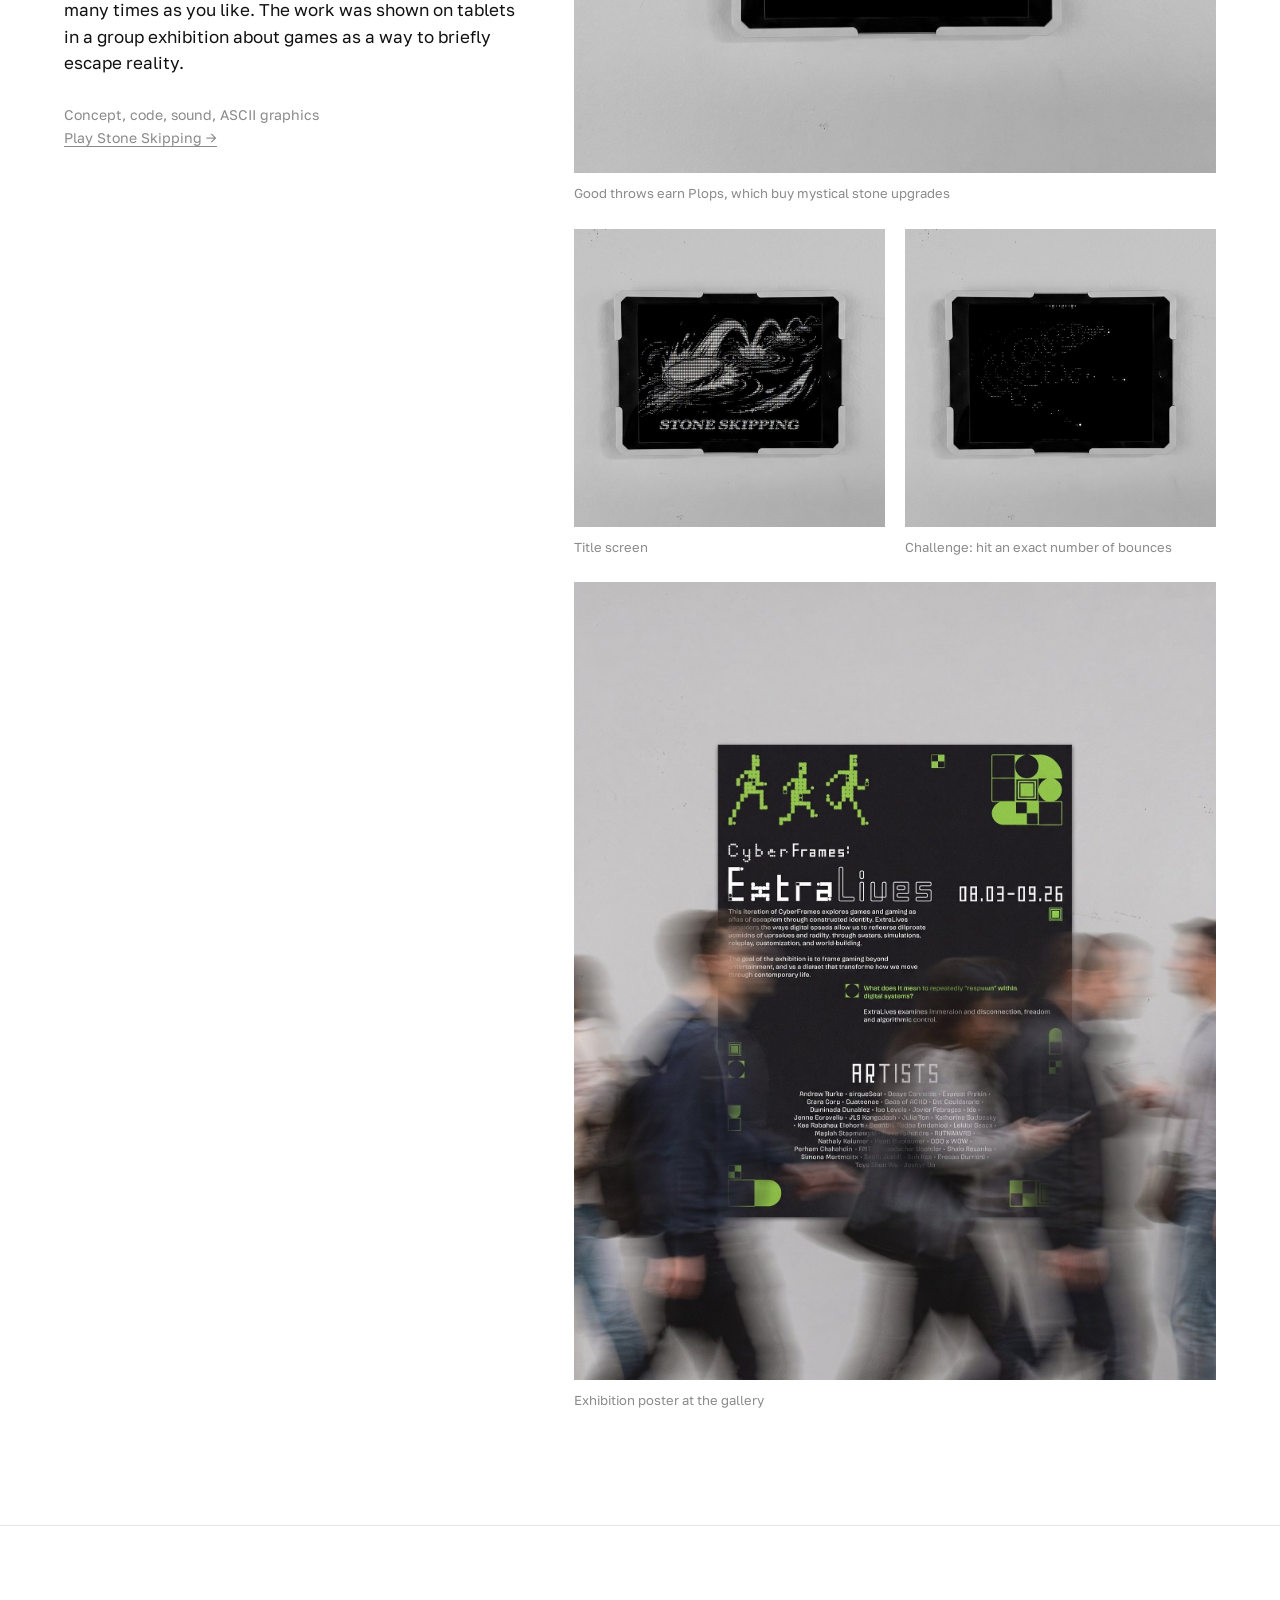
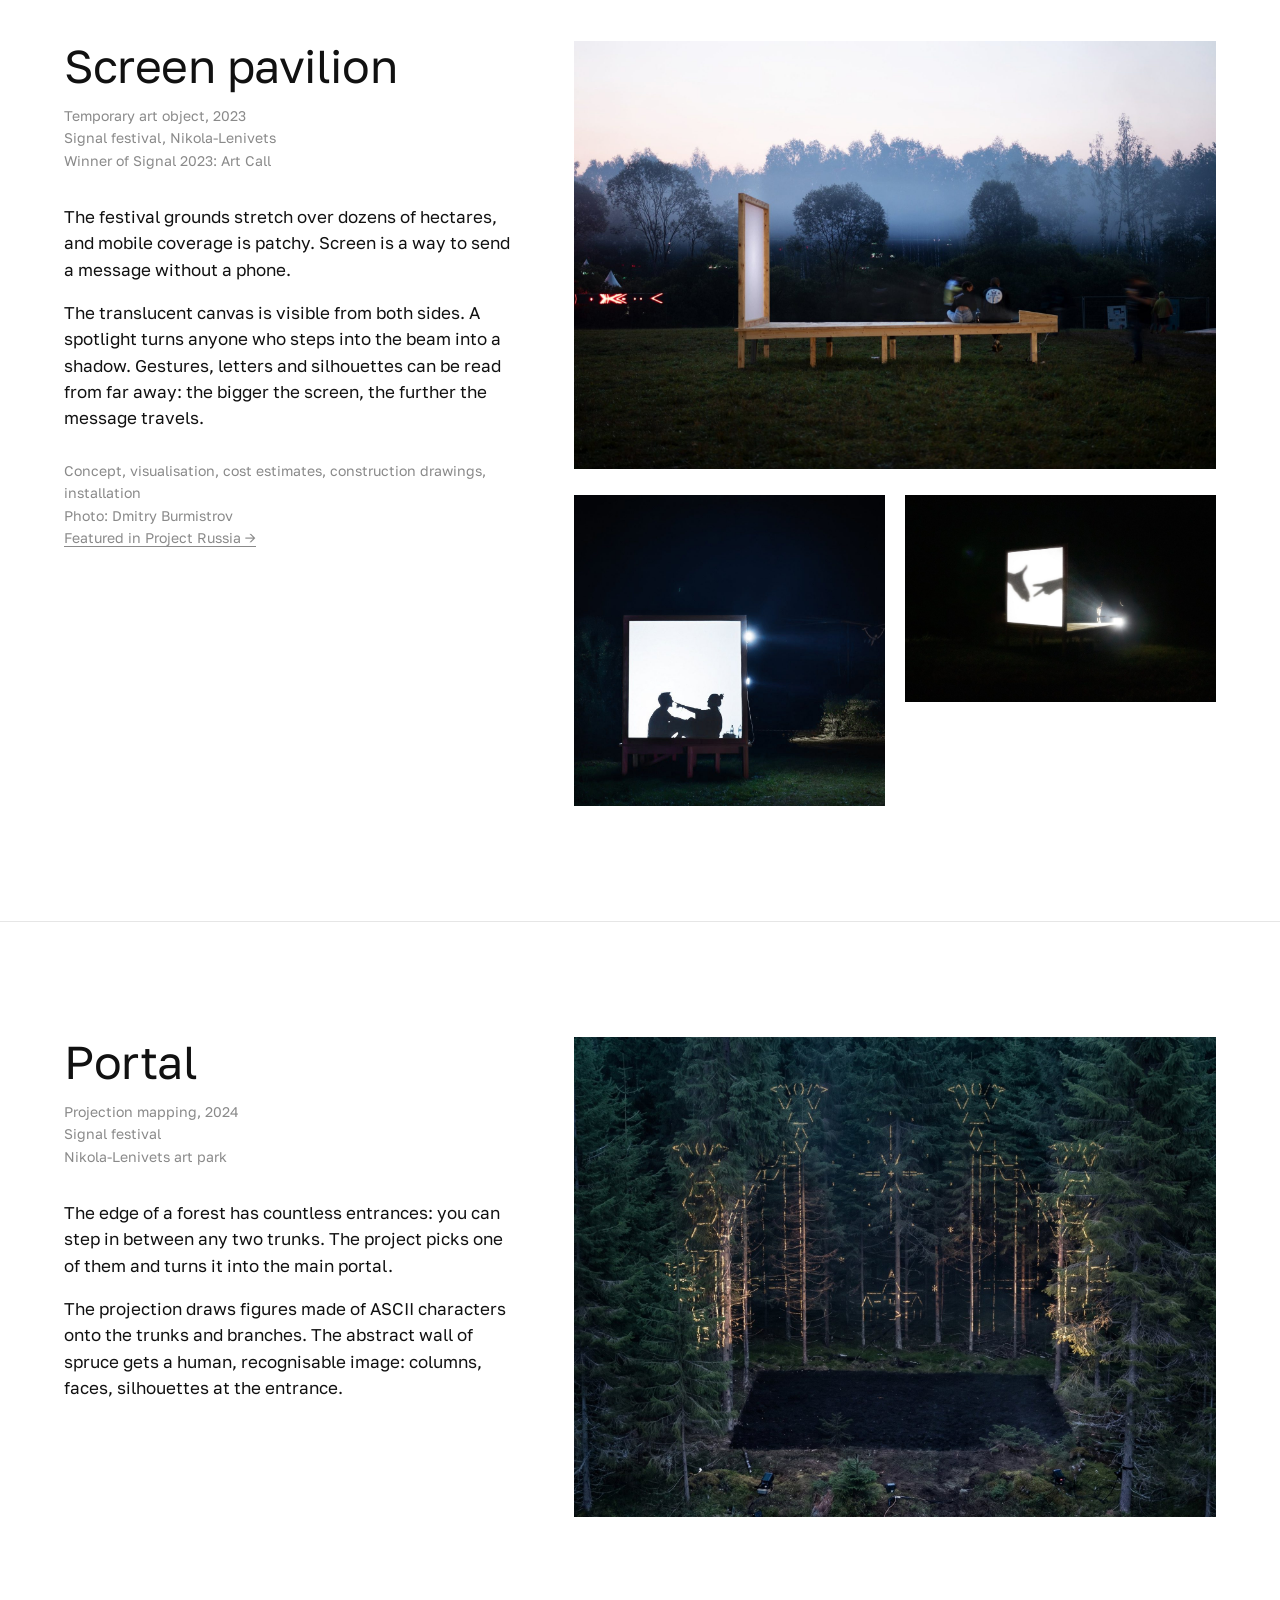
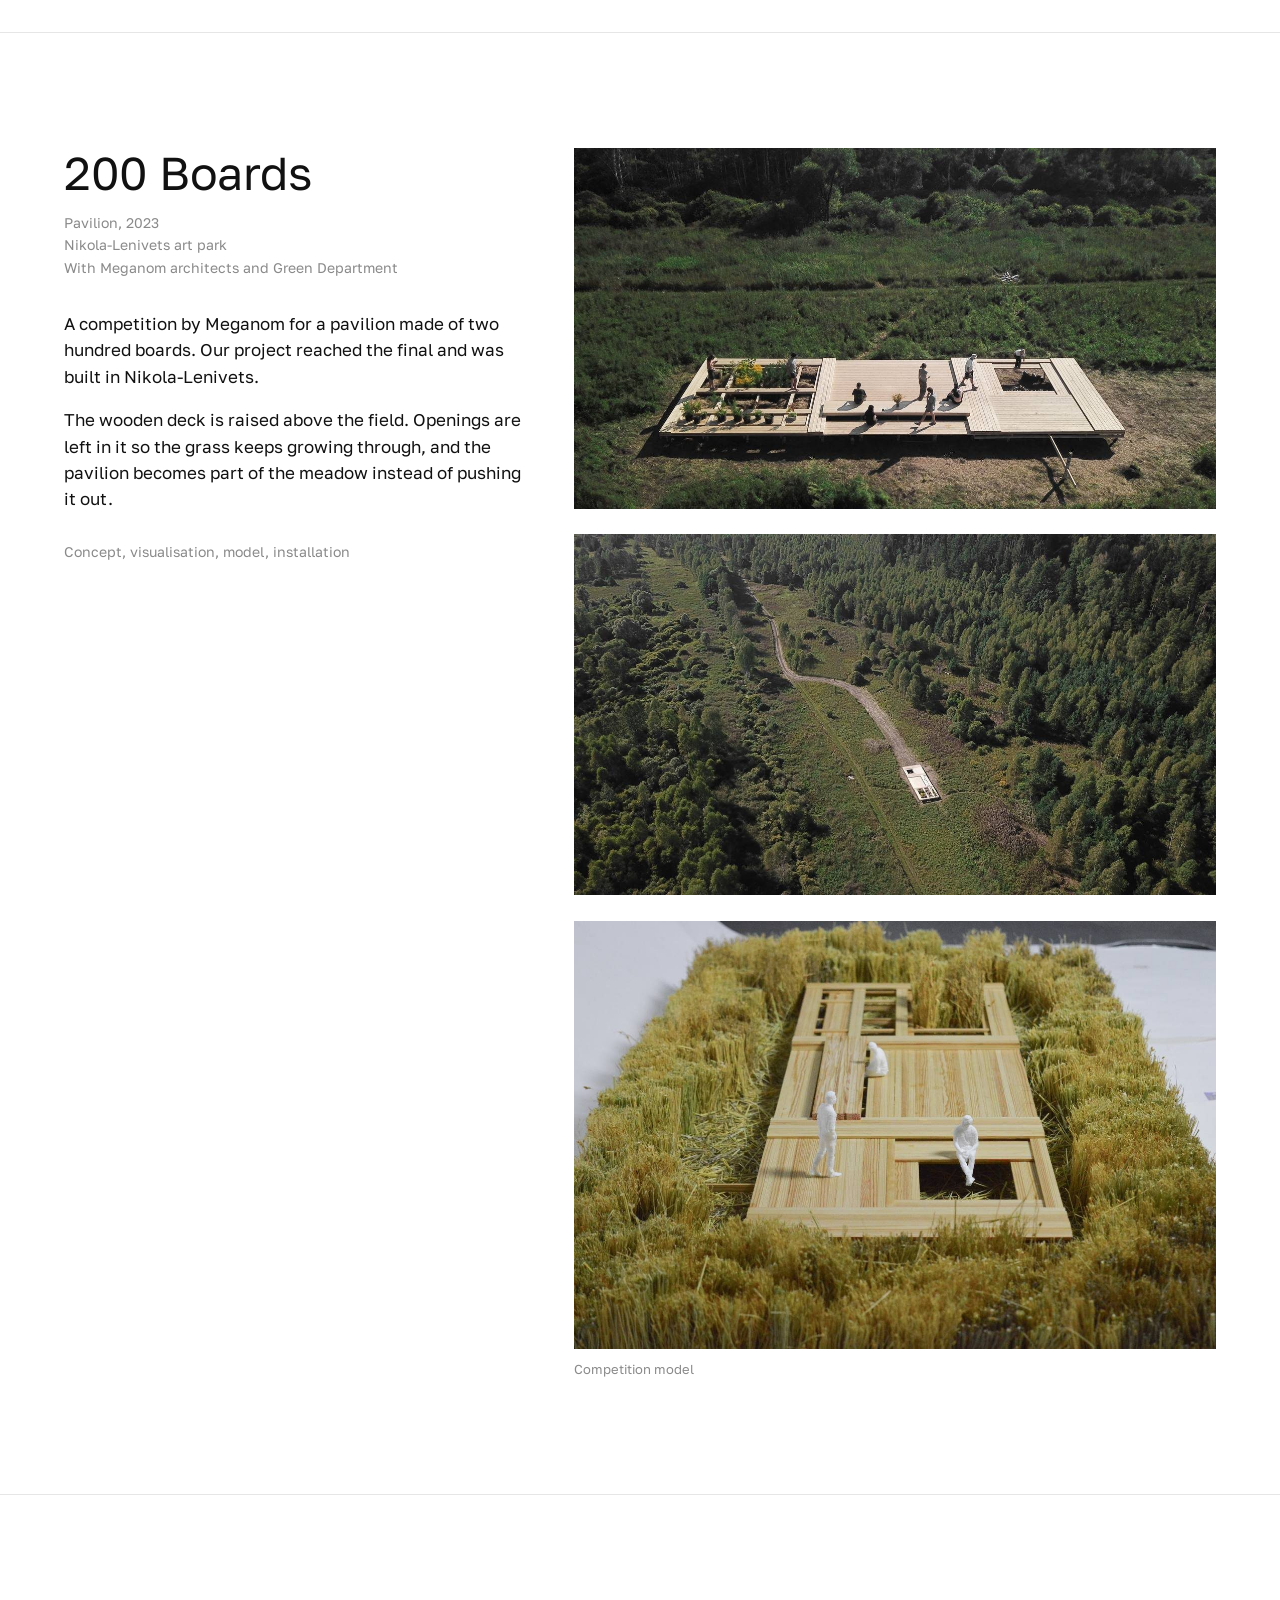
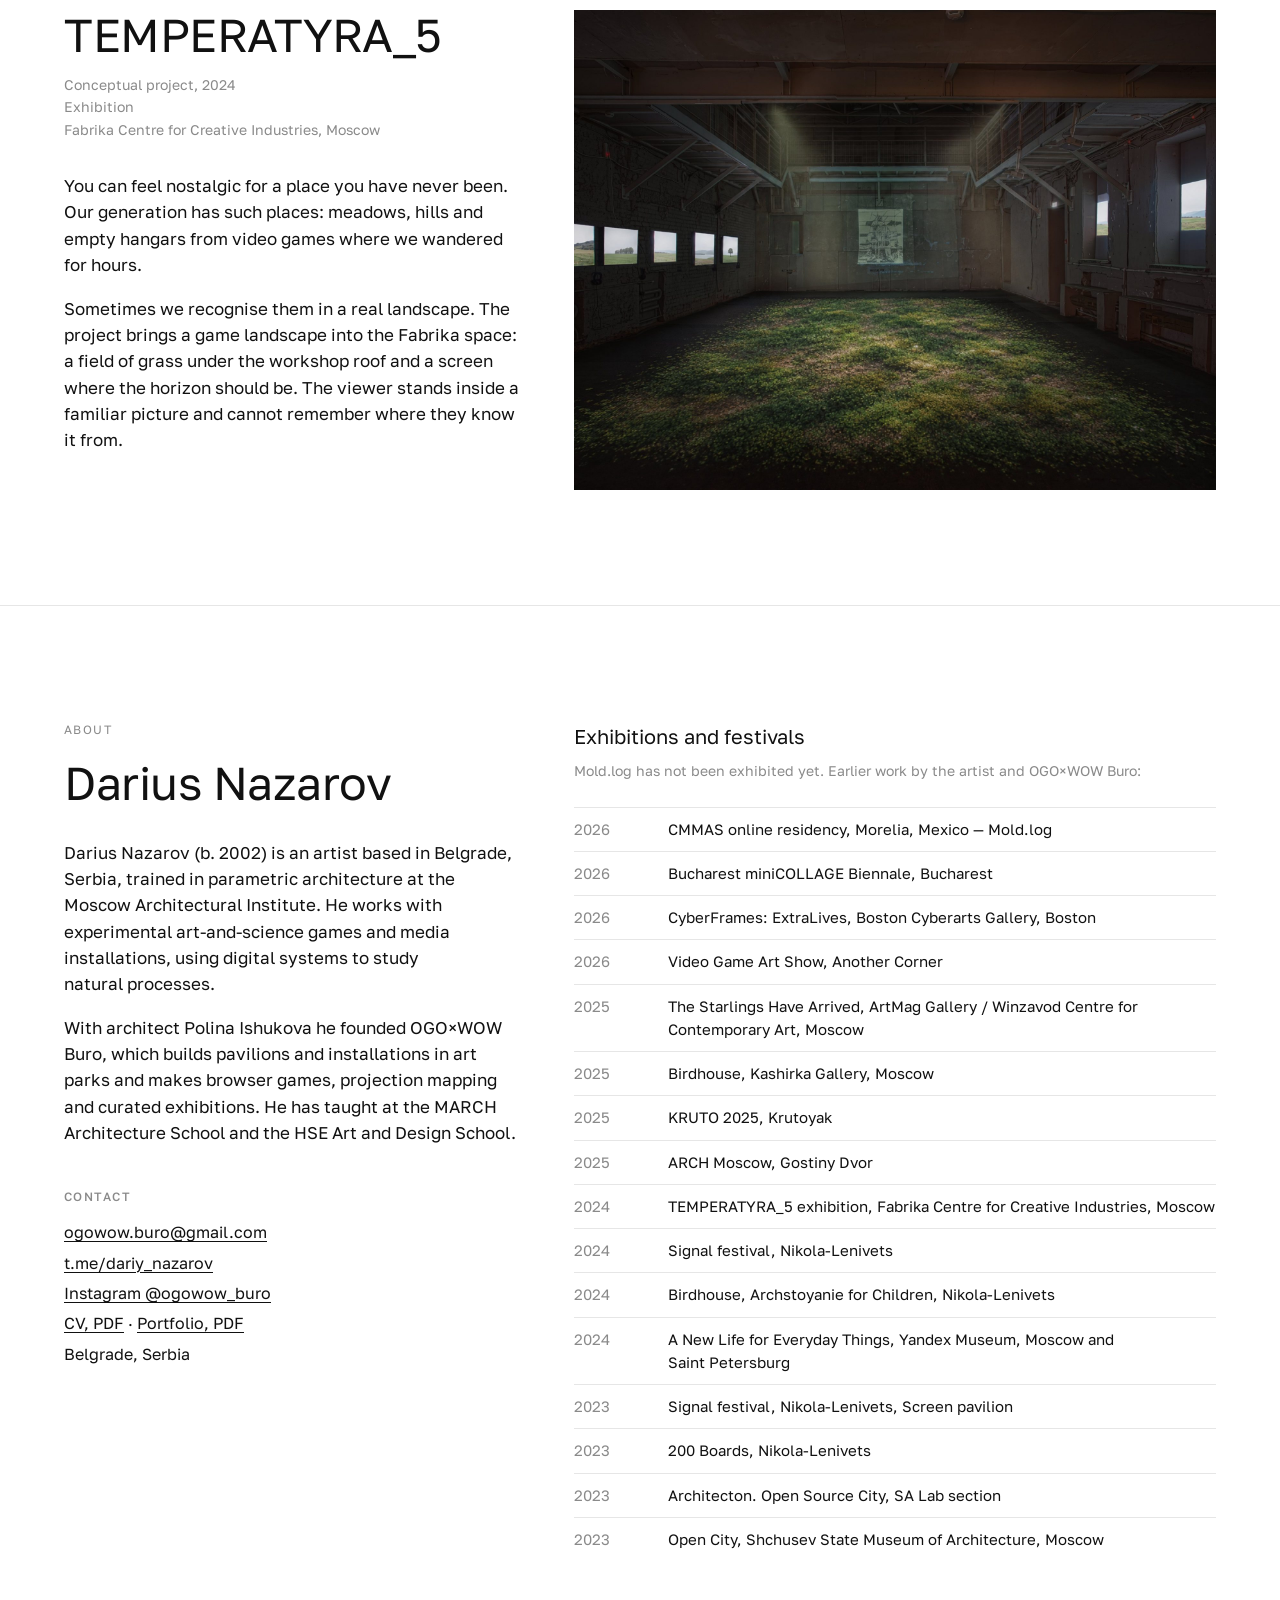
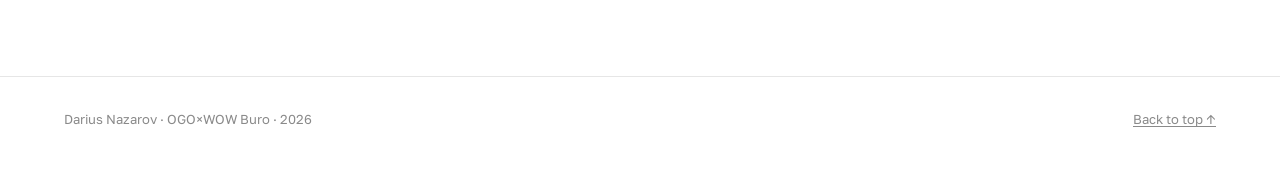
==== commit f65d5d4f: "docs(portfolio): responsive longread site with Mold.log and other works Co-Authored-By: Claude Opus " ====
--- a/docs/portfolio/index.html
+++ b/docs/portfolio/index.html
@@ -2,214 +2,341 @@
 <html lang="en">
 <head>
 <meta charset="utf-8">
-<title>Mold.log — Darius Nazarov</title>
 <meta name="viewport" content="width=device-width, initial-scale=1">
+<title>Mold.log — Darius Nazarov · OGO×WOW</title>
+<meta name="description" content="Mold.log, a digital laboratory by Darius Nazarov, and works by OGO×WOW Buro.">
 <link rel="icon" href="../../assets/favicon.svg">
 <link rel="preconnect" href="https://fonts.googleapis.com">
-<link href="https://fonts.googleapis.com/css2?family=Golos+Text:wght@400;500&display=block" rel="stylesheet">
+<link href="https://fonts.googleapis.com/css2?family=Golos+Text:wght@400;500&display=swap" rel="stylesheet">
 <style>
-@page { size: 297mm 210mm; margin: 0; }
+@font-face { font-family: "Pixelated MS Sans Serif"; src: url("ms_sans_serif.woff2") format("woff2"); }
+:root {
+  --ink: #111; --mute: #8a8a8a; --soft: #6a6a6a; --line: #e6e6e6; --bg: #fff;
+  --pad: clamp(20px, 5vw, 72px);
+  --gap: clamp(28px, 4vw, 64px);
+}
 * { box-sizing: border-box; margin: 0; padding: 0; }
-html { -webkit-print-color-adjust: exact; print-color-adjust: exact; }
-body { font-family: 'Golos Text', sans-serif; color: #111; background: #fff;
-  font-kerning: normal; text-rendering: optimizeLegibility; font-size: 8.6pt; line-height: 1.5; }
-p, li { text-wrap: pretty; hyphens: manual; }
-h1, h2, h3 { font-weight: 400; text-wrap: balance; hyphens: manual; }
-
-.page { width: 297mm; height: 210mm; position: relative; overflow: hidden;
-  padding: 20mm 20mm 18mm; page-break-after: always; break-after: page; }
-.page:last-child { page-break-after: auto; }
-.run { position: absolute; top: 9mm; left: 20mm; right: 20mm; display: flex; justify-content: space-between;
-  font-size: 6.6pt; letter-spacing: .06em; text-transform: uppercase; color: #9a9a9a; }
-
-.meta { font-size: 7pt; color: #8a8a8a; line-height: 1.55; margin-top: 3mm; }
+html { scroll-behavior: smooth; -webkit-text-size-adjust: 100%; }
+body { font-family: "Golos Text", system-ui, sans-serif; color: var(--ink); background: var(--bg);
+  font-size: 17px; line-height: 1.55; font-kerning: normal; text-rendering: optimizeLegibility; }
+a { color: inherit; text-underline-offset: .18em; text-decoration-thickness: 1px; }
+img { display: block; max-width: 100%; height: auto; }
+p, li { text-wrap: pretty; }
+h1, h2, h3 { font-weight: 400; text-wrap: balance; }
+.px { font-family: "Pixelated MS Sans Serif", monospace; letter-spacing: 0; -webkit-font-smoothing: none; }
+
+/* навигация */
+.nav { position: sticky; top: 0; z-index: 10; background: rgba(255,255,255,.92); backdrop-filter: blur(8px);
+  border-bottom: 1px solid transparent; transition: border-color .2s; }
+.nav.stuck { border-bottom-color: var(--line); }
+.nav .in { max-width: 1400px; margin: 0 auto; padding: 14px var(--pad); display: flex; justify-content: space-between; align-items: center; gap: 20px; }
+.brand { font-size: 12px; letter-spacing: .12em; text-transform: uppercase; color: var(--mute); text-decoration: none; }
+.nav ul { list-style: none; display: flex; gap: clamp(14px, 2.4vw, 32px); font-size: 14px; }
+.nav ul a { text-decoration: none; color: var(--soft); }
+.nav ul a:hover { color: var(--ink); }
+
+.wrap { max-width: 1400px; margin: 0 auto; padding: 0 var(--pad); }
+section { padding: clamp(56px, 9vw, 128px) 0; }
+section + section { border-top: 1px solid var(--line); }
+
+.eyebrow { font-size: 12px; letter-spacing: .12em; text-transform: uppercase; color: var(--mute); margin-bottom: 18px; }
+.meta { font-size: 14px; color: var(--mute); line-height: 1.6; margin-top: 14px; }
 .meta span { display: block; }
-h2 { font-size: 19pt; line-height: 1.1; letter-spacing: -.01em; }
-.text p + p { margin-top: 2.4mm; }
-.text { margin-top: 9mm; max-width: 72mm; }
-.roles { margin-top: 7mm; font-size: 7pt; color: #8a8a8a; max-width: 72mm; }
-.cap { font-size: 6.6pt; color: #9a9a9a; margin-top: 2mm; }
-
-/* проектная полоса: текст слева, картинка справа */
-.proj { display: grid; grid-template-columns: 76mm 1fr; column-gap: 14mm; height: 100%; }
-.proj .col { display: flex; flex-direction: column; }
-.proj .media { height: 100%; display: flex; align-items: flex-end; justify-content: flex-end; min-height: 0; }
-.media img { display: block; max-width: 100%; max-height: 100%; object-fit: contain; }
-figure { margin: 0; }
-
-/* обложка */
-.cover { display: flex; flex-direction: column; justify-content: space-between; }
-.cover .brand { font-size: 7pt; letter-spacing: .12em; text-transform: uppercase; color: #9a9a9a; }
-.cover h1 { font-size: 38pt; line-height: 1.04; letter-spacing: -.02em; }
-.cover .sub { margin-top: 6mm; font-size: 9pt; color: #6a6a6a; }
-.cover .foot { display: flex; gap: 14mm; font-size: 7pt; color: #8a8a8a; }
-
-/* о нас */
-.about { display: grid; grid-template-columns: 1fr 1fr; column-gap: 20mm; height: 100%; }
-.about .lead { font-size: 13pt; line-height: 1.35; max-width: 112mm; }
-.about .text { max-width: 100mm; margin-top: 10mm; }
-.facts { align-self: end; display: grid; grid-template-columns: 1fr 1fr; gap: 7mm 10mm; font-size: 7.6pt; }
-.facts b { display: block; font-weight: 500; font-size: 6.6pt; letter-spacing: .06em; text-transform: uppercase; color: #9a9a9a; margin-bottom: 1.5mm; }
-
-/* ряды фотографий */
-.row { display: flex; gap: 6mm; height: 100%; align-items: flex-end; }
-.row figure { flex: 1 1 0; min-width: 0; height: 100%; display: flex; flex-direction: column; justify-content: flex-end; }
-.row img { width: 100%; height: auto; max-height: 100%; object-fit: contain; display: block; }
-
-/* списки */
-.lists { display: grid; grid-template-columns: 1.35fr 1fr; column-gap: 18mm; height: 100%; }
-.list { list-style: none; margin-top: 7mm; }
-.list li { display: grid; grid-template-columns: 17mm 1fr; padding: 1.55mm 0; border-top: .2mm solid #e6e6e6; font-size: 7.6pt; line-height: 1.4; }
-.list li .y { color: #9a9a9a; }
-h3 { font-size: 11pt; }
-.contacts { margin-top: 12mm; font-size: 7.6pt; line-height: 1.7; }
-/* Mold.log: лист печати — чёрное поле, чашка по центру, подписи по углам */
-.sheet { position: relative; background: #000; }
-.sheet img { position: absolute; left: 50%; top: 50%; height: 80%; width: auto; transform: translate(-50%, -50%); }
-.sheet i { position: absolute; font-style: normal; font-size: 3.4pt; letter-spacing: .04em; color: #7a7a7a; line-height: 1; }
+h2 { font-size: clamp(30px, 3.6vw, 48px); line-height: 1.08; letter-spacing: -.01em; }
+h2.px { letter-spacing: 0; }
+.text { margin-top: 32px; max-width: 34em; }
+.text p + p { margin-top: 1em; }
+.roles { margin-top: 28px; font-size: 14px; color: var(--mute); line-height: 1.6; }
+.cap { font-size: 13px; color: var(--mute); margin-top: 10px; }
+
+/* два столбца: текст слева (липкий), медиа справа */
+.split { display: grid; grid-template-columns: minmax(0, 5fr) minmax(0, 7fr); gap: var(--gap); align-items: start; }
+.split .sticky { position: sticky; top: 96px; }
+.stack { display: grid; gap: clamp(16px, 2vw, 28px); }
+.pair { display: grid; grid-template-columns: 1fr 1fr; gap: clamp(12px, 1.6vw, 24px); }
+
+/* ссылки-кнопки */
+.links { display: flex; flex-wrap: wrap; gap: 12px; margin-top: 32px; }
+.btn { display: inline-flex; flex-direction: column; gap: 2px; padding: 14px 18px; border: 1px solid var(--line);
+  text-decoration: none; min-width: 240px; transition: border-color .15s, background .15s; }
+.btn:hover { border-color: var(--ink); }
+.btn small { font-size: 12px; color: var(--mute); letter-spacing: .02em; }
+.btn span { font-size: 15px; }
+.btn.dark { background: var(--ink); color: #fff; border-color: var(--ink); }
+.btn.dark small { color: #9a9a9a; }
+
+/* таблица параметров */
+.spec { list-style: none; margin-top: 32px; font-size: 15px; max-width: 34em; }
+.spec li { display: grid; grid-template-columns: 9em 1fr; gap: 16px; padding: 12px 0; border-top: 1px solid var(--line); }
+.spec li span:first-child { color: var(--mute); }
+
+/* лист отпечатка: чёрное поле, чашка по центру, подписи по углам */
+.sheet { position: relative; background: #000; overflow: hidden; }
+.sheet img { position: absolute; left: 50%; top: 50%; height: 80%; width: auto; max-width: none; transform: translate(-50%, -50%); image-rendering: pixelated; }
+.sheet i { position: absolute; font-style: normal; font-size: clamp(7px, .62vw, 10px); letter-spacing: .04em; color: #7a7a7a; line-height: 1; }
 .sheet .tl { left: 3.2%; top: 4.5%; } .sheet .tr { right: 3.2%; top: 4.5%; }
 .sheet .bl { left: 3.2%; bottom: 4.5%; } .sheet .br { right: 3.2%; bottom: 4.5%; }
-.sheet.light { background: #fff; outline: .25mm solid #dcdcdc; outline-offset: -.25mm; }  .sheet.light i { color: #8a8a8a; }
-.contacts b { display: block; font-weight: 500; font-size: 6.6pt; letter-spacing: .06em; text-transform: uppercase; color: #9a9a9a; margin-bottom: 1.5mm; }
-.price { font-size: 13pt; margin-top: 6mm; }
-.spec { list-style: none; margin-top: 6mm; font-size: 7.6pt; }
-.spec li { display: grid; grid-template-columns: 30mm 1fr; padding: 1.5mm 0; border-top: .2mm solid #e6e6e6; }
-.spec li span:first-child { color: #9a9a9a; }
-@font-face { font-family: "Pixelated MS Sans Serif"; src: url("ms_sans_serif.woff2") format("woff2"); }
-.px { font-family: "Pixelated MS Sans Serif", monospace; letter-spacing: 0; -webkit-font-smoothing: none; }
-@media screen {
-  html { background: #e9e9e7; }
-  body { padding: 24px 0; background: transparent; }
-  .page { margin: 0 auto 24px; box-shadow: 0 2px 18px rgba(0,0,0,.08); background: #fff; }
+.sheet.light { background: #fff; outline: 1px solid #dcdcdc; outline-offset: -1px; }
+.sheet.light i { color: #8a8a8a; }
+
+/* первый экран */
+.hero { padding-top: clamp(40px, 6vw, 80px); }
+.hero h1 { font-size: clamp(64px, 12vw, 176px); line-height: .9; }
+.hero .sub { margin-top: 20px; font-size: clamp(17px, 1.6vw, 22px); color: var(--soft); max-width: 30em; }
+.hero .sheet { margin-top: clamp(36px, 5vw, 64px); aspect-ratio: 16 / 9; }
+.hero .sheet i { font-size: clamp(8px, .75vw, 12px); }
+
+/* раздел работ */
+.divider { padding: clamp(48px, 7vw, 96px) 0 0; border-top: 1px solid var(--line); }
+.divider h2 { font-size: clamp(22px, 2.2vw, 30px); color: var(--soft); }
+.divider + section { border-top: 0; }
+.project .media img { width: 100%; }
+
+/* о нас, выставки */
+.about { display: grid; grid-template-columns: minmax(0, 5fr) minmax(0, 7fr); gap: var(--gap); }
+.list { list-style: none; margin-top: 24px; }
+.list li { display: grid; grid-template-columns: 5.5em 1fr; gap: 12px; padding: 10px 0; border-top: 1px solid var(--line); font-size: 15px; }
+.list li .y { color: var(--mute); }
+.contacts { margin-top: 40px; font-size: 16px; line-height: 1.9; }
+.contacts b { display: block; font-weight: 500; font-size: 12px; letter-spacing: .12em; text-transform: uppercase; color: var(--mute); margin-bottom: 8px; }
+footer { padding: 32px 0 48px; font-size: 13px; color: var(--mute); border-top: 1px solid var(--line); }
+footer .wrap { display: flex; justify-content: space-between; gap: 16px; flex-wrap: wrap; }
+
+@media (max-width: 860px) {
+  body { font-size: 16px; }
+  .split, .about { grid-template-columns: 1fr; }
+  .split .sticky { position: static; }
+  .nav ul li.opt { display: none; }
+  .btn { min-width: 0; flex: 1 1 100%; }
+  .spec li { grid-template-columns: 7.5em 1fr; }
+}
+@media (max-width: 520px) {
+  .pair { grid-template-columns: 1fr; }
+  .sheet i { font-size: 7px; }
 }
 </style>
 </head>
 <body>
 
-<section class="page cover">
-  <div class="brand">OGO×WOW</div>
+<nav class="nav" id="nav"><div class="in">
+  <a class="brand" href="#top">OGO×WOW</a>
+  <ul>
+    <li><a href="#mold">Mold.log</a></li>
+    <li class="opt"><a href="#prints">Prints</a></li>
+    <li class="opt"><a href="#installation">Installation</a></li>
+    <li><a href="#works">Works</a></li>
+    <li><a href="#about">About</a></li>
+  </ul>
+</div></nav>
+
+<main id="top">
+
+<section class="hero"><div class="wrap">
+  <div class="eyebrow">Darius Nazarov · 2026</div>
+  <h1 class="px">Mold.log</h1>
+  <p class="sub">A digital laboratory for growing mold. Made during an online residency at CMMAS, Mexico.</p>
+  <div class="sheet"><img src="img/mold_dish_a.png" alt="A Petri dish fully grown with digital mold colonies"><i class="tl">Seed . 31123236</i><i class="tr">1 / 1</i><i class="bl">Mold.log</i><i class="br">Dariy Nazarov / 2026</i></div>
+</div></section>
+
+<section id="mold"><div class="wrap split">
+  <div class="sticky">
+    <div class="eyebrow">The work</div>
+    <h2 class="px">Mold.log</h2>
+    <div class="meta"><span>Generative web work, 2026</span><span>CMMAS online residency, Mexico</span><span>Not exhibited yet</span></div>
+    <div class="text">
+      <p>Mold.log grew out of an online residency at CMMAS (Morelia, Mexico). Working with the curator, Darius Nazarov developed the theme of parallel digital biology: if science studies reality, art can study digital reality through the methods science relies on — experiment, observation and simulation. For his laboratory the artist took mold species found in Mexico.</p>
+      <p>The result is a digital laboratory. Spores are placed in a Petri dish, and the colonies grow, compete for nutrients and take over the whole space. Each experiment lasts a few minutes, ends with the dish being burned, and begins again.</p>
+    </div>
+    <div class="links">
+      <a class="btn dark" href="https://dariyxyz.github.io/petri-mold/"><small>Digital laboratory — interactive version for experiments</small><span>Open the laboratory →</span></a>
+      <a class="btn" href="https://www.youtube.com/watch?v=2gKaos4EKko"><small>Video</small><span>Watch on YouTube →</span></a>
+    </div>
+  </div>
+  <figure><img src="img/w/mold_install.jpg" alt="Mold.log running on a portable screen on a white table" loading="lazy"><figcaption class="cap">Mold.log on screen, interactive version. In the exhibition it runs autonomously, with no panels or buttons.</figcaption></figure>
+</div></section>
+
+<section id="prints"><div class="wrap split">
+  <div class="sticky">
+    <div class="eyebrow">Mold.log</div>
+    <h2>Prints</h2>
+    <div class="meta"><span>Pigment print, 2026</span><span>Unique, edition 1 / 1</span></div>
+    <div class="text">
+      <p>Prints are the documentation of the digital laboratory. Each sheet records a colony in the most active phase of its growth.</p>
+      <p>Each print is marked. It exists as a single copy: a new specimen is grown for every collector.</p>
+    </div>
+    <ul class="spec">
+      <li><span>40 × 30 cm</span><span>Black or white sheet</span></li>
+      <li><span>70 × 50 cm</span><span>Black sheet</span></li>
+      <li><span>Price</span><span>On request</span></li>
+    </ul>
+  </div>
+  <div class="stack">
+    <figure><div class="sheet" style="aspect-ratio:7/5"><img src="img/mold_dish_a.png" alt="Print 70 by 50 cm, black sheet" loading="lazy"><i class="tl">Seed . 31123236</i><i class="tr">1 / 1</i><i class="bl">Mold.log</i><i class="br">Dariy Nazarov / 2026</i></div><figcaption class="cap">70 × 50 cm</figcaption></figure>
+    <div class="pair">
+      <figure><div class="sheet" style="aspect-ratio:4/3"><img src="img/mold_dish_b.png" alt="Print 40 by 30 cm, black sheet" loading="lazy"><i class="tl">Seed . 40711529</i><i class="tr">1 / 1</i><i class="bl">Mold.log</i><i class="br">Dariy Nazarov / 2026</i></div><figcaption class="cap">40 × 30 cm</figcaption></figure>
+      <figure><div class="sheet light" style="aspect-ratio:4/3"><img src="img/mold_dish_b_w.png" alt="Print 40 by 30 cm, white sheet" loading="lazy"><i class="tl">Seed . 40711529</i><i class="tr">1 / 1</i><i class="bl">Mold.log</i><i class="br">Dariy Nazarov / 2026</i></div><figcaption class="cap">40 × 30 cm, white sheet</figcaption></figure>
+    </div>
+  </div>
+</div></section>
+
+<section id="installation"><div class="wrap split">
+  <div class="sticky">
+    <div class="eyebrow">Mold.log</div>
+    <h2>Installation</h2>
+    <div class="meta"><span>Mold.log, 2026</span><span>Wall screen, headphones</span></div>
+    <div class="text">
+      <p>The installation shows the digital laboratory at work in real time. On screen is a Petri dish: spores are placed automatically, the colonies grow and take over the whole space, after which the specimen is destroyed and the experiment begins again.</p>
+      <p>The headphones carry the sound of the colonies growing. The work needs no input from the viewer and no maintenance.</p>
+    </div>
+    <ul class="spec">
+      <li><span>Equipment</span><span>Screen from 32″, computer with a web browser, headphones</span></li>
+      <li><span>Set-up</span><span>Remote, via a link, ~1 hour</span></li>
+      <li><span>Acquisition</span><span>Digital work: full access and source files</span></li>
+      <li><span>Price</span><span>On request</span></li>
+    </ul>
+    <div class="links">
+      <a class="btn dark" href="https://dariyxyz.github.io/petri-mold/auto/"><small>Autonomous version for installation — runs on its own, with no interface</small><span>Open the installation →</span></a>
+    </div>
+  </div>
+  <figure><img src="img/w/mold_wall.jpg" alt="Mold.log installed on a wall screen with headphones and a label" loading="lazy"><figcaption class="cap">Mold.log, installation view</figcaption></figure>
+</div></section>
+
+<div class="divider" id="works"><div class="wrap">
+  <div class="eyebrow">OGO×WOW Buro</div>
+  <h2>Other works by Darius Nazarov and Polina Ishukova</h2>
+</div></div>
+
+<section class="project"><div class="wrap split">
+  <div class="sticky">
+    <h2>Stone Skipping</h2>
+    <div class="meta"><span>Browser game, 2026</span><span>CyberFrames: ExtraLives</span><span>Boston Cyberarts Gallery, Boston</span></div>
+    <div class="text">
+      <p>A game about skipping stones on water. The water, the stone and the splashes are drawn in ASCII characters, while the physics of the throw is real: angle, force, number of bounces.</p>
+      <p>In real life this small pleasure needs time, a calm day and the right shore. Here it is available any time, as many times as you like. The work was shown on tablets in a group exhibition about games as a way to briefly escape reality.</p>
+    </div>
+    <div class="roles">Concept, code, sound, ASCII graphics<br><a href="https://dariyxyz.github.io/stone-skip/stone-skipping-game.html">Play Stone Skipping →</a></div>
+  </div>
+  <div class="stack media">
+    <figure><img src="img/w/ss3big.jpg" alt="Stone Skipping game shown on a tablet" loading="lazy"><figcaption class="cap">Good throws earn Plops, which buy mystical stone upgrades</figcaption></figure>
+    <div class="pair">
+      <figure><img src="img/w/ss1c.jpg" alt="Stone Skipping title screen in ASCII" loading="lazy"><figcaption class="cap">Title screen</figcaption></figure>
+      <figure><img src="img/w/ss2c.jpg" alt="Stone Skipping challenge screen" loading="lazy"><figcaption class="cap">Challenge: hit an exact number of bounces</figcaption></figure>
+    </div>
+    <figure><img src="img/w/ss_poster.jpg" alt="ExtraLives exhibition poster at Boston Cyberarts Gallery" loading="lazy"><figcaption class="cap">Exhibition poster at the gallery</figcaption></figure>
+  </div>
+</div></section>
+
+<section class="project"><div class="wrap split">
+  <div class="sticky">
+    <h2>Screen pavilion</h2>
+    <div class="meta"><span>Temporary art object, 2023</span><span>Signal festival, Nikola-Lenivets</span><span>Winner of Signal 2023: Art Call</span></div>
+    <div class="text">
+      <p>The festival grounds stretch over dozens of hectares, and mobile coverage is patchy. Screen is a way to send a message without a phone.</p>
+      <p>The translucent canvas is visible from both sides. A spotlight turns anyone who steps into the beam into a shadow. Gestures, letters and silhouettes can be read from far away: the bigger the screen, the further the message travels.</p>
+    </div>
+    <div class="roles">Concept, visualisation, cost estimates, construction drawings, installation<br>Photo: Dmitry Burmistrov<br><a href="https://prorus.ru/projects/pavilon-ehkran-na-festivale-signal/">Featured in Project Russia →</a></div>
+  </div>
+  <div class="stack media">
+    <figure><img src="img/w/scr_dusk.jpg" alt="Screen pavilion in a field at dusk" loading="lazy"></figure>
+    <div class="pair">
+      <figure><img src="img/w/scr_cover.jpg" alt="Shadows of two people on the lit screen at night" loading="lazy"></figure>
+      <figure><img src="img/w/scr_hands.jpg" alt="Hands casting shadows on the screen" loading="lazy"></figure>
+    </div>
+  </div>
+</div></section>
+
+<section class="project"><div class="wrap split">
+  <div class="sticky">
+    <h2>Portal</h2>
+    <div class="meta"><span>Projection mapping, 2024</span><span>Signal festival</span><span>Nikola-Lenivets art park</span></div>
+    <div class="text">
+      <p>The edge of a forest has countless entrances: you can step in between any two trunks. The project picks one of them and turns it into the main portal.</p>
+      <p>The projection draws figures made of ASCII characters onto the trunks and branches. The abstract wall of spruce gets a human, recognisable image: columns, faces, silhouettes at the entrance.</p>
+    </div>
+  </div>
+  <figure class="media"><img src="img/w/canopy.jpg" alt="ASCII projection on spruce trunks at night" loading="lazy"></figure>
+</div></section>
+
+<section class="project"><div class="wrap split">
+  <div class="sticky">
+    <h2>200 Boards</h2>
+    <div class="meta"><span>Pavilion, 2023</span><span>Nikola-Lenivets art park</span><span>With Meganom architects and Green Department</span></div>
+    <div class="text">
+      <p>A competition by Meganom for a pavilion made of two hundred boards. Our project reached the final and was built in Nikola-Lenivets.</p>
+      <p>The wooden deck is raised above the field. Openings are left in it so the grass keeps growing through, and the pavilion becomes part of the meadow instead of pushing it out.</p>
+    </div>
+    <div class="roles">Concept, visualisation, model, installation</div>
+  </div>
+  <div class="stack media">
+    <figure><img src="img/w/d2.jpg" alt="Wooden deck pavilion in a meadow, aerial view" loading="lazy"></figure>
+    <figure><img src="img/w/d1.jpg" alt="Pavilion and path through the field, aerial view" loading="lazy"></figure>
+    <figure><img src="img/w/d3.jpg" alt="Competition model of the pavilion" loading="lazy"><figcaption class="cap">Competition model</figcaption></figure>
+  </div>
+</div></section>
+
+<section class="project"><div class="wrap split">
+  <div class="sticky">
+    <h2>TEMPERATYRA_5</h2>
+    <div class="meta"><span>Conceptual project, 2024</span><span>Exhibition</span><span>Fabrika Centre for Creative Industries, Moscow</span></div>
+    <div class="text">
+      <p>You can feel nostalgic for a place you have never been. Our generation has such places: meadows, hills and empty hangars from video games where we wandered for hours.</p>
+      <p>Sometimes we recognise them in a real landscape. The project brings a game landscape into the Fabrika space: a field of grass under the workshop roof and a screen where the horizon should be. The viewer stands inside a familiar picture and cannot remember where they know it from.</p>
+    </div>
+  </div>
+  <figure class="media"><img src="img/w/cti.jpg" alt="Field of grass inside a workshop hall with a screen on the far wall" loading="lazy"></figure>
+</div></section>
+
+<section id="about"><div class="wrap about">
   <div>
-    <h1 class="px">Mold.log</h1>
-    <div class="sub">Darius Nazarov · Digital laboratory, 2026</div>
-  </div>
-  <div class="foot">
-    <span>ogowow.buro@gmail.com</span><span>t.me/dariy_nazarov</span><span>@ogowow_buro</span><span>Belgrade, Serbia</span>
-  </div>
-</section>
-
-<section class="page">
-  <div class="run"><span>Mold.log</span><span>02</span></div>
-  <div class="proj">
-    <div class="col">
-      <h2 class="px">Mold.log</h2>
-      <div class="meta"><span>Generative web work, 2026</span><span>CMMAS online residency, Mexico</span><span>Not exhibited yet</span></div>
-      <div class="text">
-        <p>Mold.log grew out of an online residency at CMMAS (Morelia, Mexico). Working with the curator, Darius Nazarov developed the theme of parallel digital biology: if science studies reality, art can study digital reality through the methods science relies on — experiment, observation and simulation. For his laboratory the artist took mold species found in Mexico.</p>
-        <p>The result is a digital laboratory. Spores are placed in a Petri dish, and the colonies grow, compete for nutrients and take over the whole space. Each experiment lasts a few minutes, ends with the dish being burned, and begins again.</p>
-      </div>
-      <div class="roles" style="margin-top:3mm">Digital laboratory<br>— interactive version for experiments:<br><a href="https://dariyxyz.github.io/petri-mold/" style="color:inherit">dariyxyz.github.io/petri-mold</a></div>
-    </div>
-    <div class="media"><figure style="width:148mm"><img src="img/mold_install.jpg" style="width:100%;max-width:none"><div class="cap">Mold.log on screen, interactive version. In the exhibition it runs autonomously, with no panels or buttons</div></figure></div>
-  </div>
-</section>
-
-<section class="page">
-  <div class="run"><span>Mold.log</span><span>03</span></div>
-  <div class="proj">
-    <div class="col">
-      <h2>Prints</h2>
-      <div class="meta"><span>Pigment print, 2026</span><span>Unique, edition 1 / 1</span></div>
-      <div class="text">
-        <p>Prints are the documentation of the digital laboratory. Each sheet records a colony in the most active phase of its growth.</p>
-        <p>Each print is marked. It exists as a single copy: a new specimen is grown for every collector.</p>
-      </div>
-      <ul class="spec">
-        <li><span>40&nbsp;×&nbsp;30&nbsp;cm</span><span>Black or white sheet</span></li>
-        <li><span>70&nbsp;×&nbsp;50&nbsp;cm</span><span>Black sheet</span></li>
-        <li><span>Price</span><span>On request</span></li>
-      </ul>
-    </div>
-    <div style="display:flex;flex-direction:column;align-items:flex-end;justify-content:flex-end;min-height:0">
-      <div style="width:148mm;display:flex;flex-direction:column;gap:4mm">
-        <figure><div class="sheet" style="width:100%;aspect-ratio:7/5"><img src="img/mold_dish_a.png"><i class="tl">Seed . 31123236</i><i class="tr">1 / 1</i><i class="bl">Mold.log</i><i class="br">Dariy Nazarov / 2026</i></div><div class="cap">70&nbsp;×&nbsp;50&nbsp;cm</div></figure>
-        <div style="display:grid;grid-template-columns:1fr 1fr;gap:6mm">
-          <figure><div class="sheet" style="width:100%;aspect-ratio:4/3"><img src="img/mold_dish_b.png"><i class="tl">Seed . 40711529</i><i class="tr">1 / 1</i><i class="bl">Mold.log</i><i class="br">Dariy Nazarov / 2026</i></div><div class="cap">40&nbsp;×&nbsp;30&nbsp;cm</div></figure>
-          <figure><div class="sheet light" style="width:100%;aspect-ratio:4/3"><img src="img/mold_dish_b_w.png"><i class="tl">Seed . 40711529</i><i class="tr">1 / 1</i><i class="bl">Mold.log</i><i class="br">Dariy Nazarov / 2026</i></div><div class="cap">40&nbsp;×&nbsp;30&nbsp;cm, white sheet</div></figure>
-        </div>
-      </div>
-    </div>
-  </div>
-</section>
-
-<section class="page">
-  <div class="run"><span>Mold.log</span><span>04</span></div>
-  <div class="proj">
-    <div class="col">
-      <h2>Installation</h2>
-      <div class="meta"><span>Mold.log, 2026</span><span>Wall screen, headphones</span></div>
-      <div class="text">
-        <p>The installation shows the digital laboratory at work in real time. On screen is a Petri dish: spores are placed automatically, the colonies grow and take over the whole space, after which the specimen is destroyed and the experiment begins again.</p>
-        <p>The headphones carry the sound of the colonies growing. The work needs no input from the viewer and no maintenance.</p>
-      </div>
-      <ul class="spec">
-        <li><span>Equipment</span><span>Screen from 32″, computer with a web browser, headphones</span></li>
-        <li><span>Set-up</span><span>Remote, via a link, ~1 hour</span></li>
-        <li><span>Acquisition</span><span>Digital work: full access and source files</span></li>
-        <li><span>Price</span><span>On request</span></li>
-      </ul>
-      <div class="roles" style="margin-top:5mm">Autonomous version for installation<br>— runs on its own, with no interface:<br><a href="https://dariyxyz.github.io/petri-mold/auto/" style="color:inherit">dariyxyz.github.io/petri-mold/auto</a></div>
-    </div>
-    <div class="media"><figure style="width:148mm"><img src="img/mold_wall.jpg" style="width:100%;max-width:none"><div class="cap">Mold.log, installation view</div></figure></div>
-  </div>
-</section>
-
-<section class="page">
-  <div class="run"><span>Mold.log</span><span>05</span></div>
-  <div class="lists">
-    <div>
-      <h3>Exhibitions and festivals</h3>
-      <p style="margin-top:3mm;font-size:7pt;color:#8a8a8a">Mold.log has not been exhibited yet. Earlier work by the artist and OGO×WOW Buro:</p>
-      <ul class="list" style="margin-top:4mm">
-        <li><span class="y">2026</span><span>CMMAS online residency, Morelia, Mexico — Mold.log</span></li>
-        <li><span class="y">2026</span><span>Bucharest miniCOLLAGE Biennale, Bucharest</span></li>
-        <li><span class="y">2026</span><span>CyberFrames: ExtraLives, Boston Cyberarts Gallery, Boston</span></li>
-        <li><span class="y">2026</span><span>Video Game Art Show, Another Corner</span></li>
-        <li><span class="y">2025</span><span>The Starlings Have Arrived, ArtMag Gallery / Winzavod Centre for Contemporary Art, Moscow</span></li>
-        <li><span class="y">2025</span><span>Birdhouse, Kashirka Gallery, Moscow</span></li>
-        <li><span class="y">2025</span><span>KRUTO 2025, Krutoyak</span></li>
-        <li><span class="y">2025</span><span>ARCH Moscow, Gostiny Dvor</span></li>
-        <li><span class="y">2024</span><span>TEMPERATYRA_5 exhibition, Fabrika Centre for Creative Industries, Moscow</span></li>
-        <li><span class="y">2024</span><span>Signal festival, Nikola-Lenivets</span></li>
-        <li><span class="y">2024</span><span>Birdhouse, Archstoyanie for Children, Nikola-Lenivets</span></li>
-        <li><span class="y">2024</span><span>A New Life for Everyday Things, Yandex Museum, Moscow and Saint Petersburg</span></li>
-        <li><span class="y">2023</span><span>Signal festival, Nikola-Lenivets, Screen pavilion</span></li>
-        <li><span class="y">2023</span><span>200 Boards, Nikola-Lenivets</span></li>
-        <li><span class="y">2023</span><span>Architecton. Open Source City, SA Lab section</span></li>
-        <li><span class="y">2023</span><span>Open City, Shchusev State Museum of Architecture, Moscow</span></li>
-      </ul>
-    </div>
-    <div style="display:flex;flex-direction:column">
-      <h3>About the artist</h3>
-      <p style="margin-top:6mm;max-width:100mm">Darius Nazarov (b. 2002) is an artist based in Belgrade, Serbia, trained in parametric architecture at the Moscow Architectural Institute. He works with experimental art-and-science games and media installations, using digital systems to study natural processes. With architect Polina Ishukova he founded OGO×WOW Buro, which builds pavilions and installations in art parks and makes browser games, projection mapping and curated exhibitions. He has taught at the MARCH Architecture School and the HSE Art and Design School.</p>
-      <div class="contacts" style="margin-top:auto">
-        <b>Contact</b>Darius Nazarov, OGO×WOW<br><a href="mailto:ogowow.buro@gmail.com" style="color:inherit">ogowow.buro@gmail.com</a><br><a href="https://t.me/dariy_nazarov" style="color:inherit">t.me/dariy_nazarov</a><br><a href="https://www.instagram.com/ogowow_buro/" style="color:inherit">Instagram @ogowow_buro</a><br><a href="https://dariyxyz.github.io/petri-mold/docs/press/OGOxWOW_CV_2026_EN.pdf" style="color:inherit">CV (PDF)</a> · <a href="https://dariyxyz.github.io/petri-mold/docs/press/OGOxWOW_portfolio_2026_EN.pdf" style="color:inherit">OGO×WOW portfolio (PDF)</a><br>Belgrade, Serbia
-      </div>
-    </div>
-  </div>
-</section>
+    <div class="eyebrow">About</div>
+    <h2>Darius Nazarov</h2>
+    <div class="text">
+      <p>Darius Nazarov (b. 2002) is an artist based in Belgrade, Serbia, trained in parametric architecture at the Moscow Architectural Institute. He works with experimental art-and-science games and media installations, using digital systems to study natural processes.</p>
+      <p>With architect Polina Ishukova he founded OGO×WOW Buro, which builds pavilions and installations in art parks and makes browser games, projection mapping and curated exhibitions. He has taught at the MARCH Architecture School and the HSE Art and Design School.</p>
+    </div>
+    <div class="contacts">
+      <b>Contact</b>
+      <a href="mailto:ogowow.buro@gmail.com">ogowow.buro@gmail.com</a><br>
+      <a href="https://t.me/dariy_nazarov">t.me/dariy_nazarov</a><br>
+      <a href="https://www.instagram.com/ogowow_buro/">Instagram @ogowow_buro</a><br>
+      <a href="https://dariyxyz.github.io/petri-mold/docs/press/OGOxWOW_CV_2026_EN.pdf">CV, PDF</a> · <a href="https://dariyxyz.github.io/petri-mold/docs/press/OGOxWOW_portfolio_2026_EN.pdf">Portfolio, PDF</a><br>
+      Belgrade, Serbia
+    </div>
+  </div>
+  <div>
+    <h3 style="font-size:20px">Exhibitions and festivals</h3>
+    <p class="meta" style="margin-top:8px">Mold.log has not been exhibited yet. Earlier work by the artist and OGO×WOW Buro:</p>
+    <ul class="list">
+      <li><span class="y">2026</span><span>CMMAS online residency, Morelia, Mexico — Mold.log</span></li>
+      <li><span class="y">2026</span><span>Bucharest miniCOLLAGE Biennale, Bucharest</span></li>
+      <li><span class="y">2026</span><span>CyberFrames: ExtraLives, Boston Cyberarts Gallery, Boston</span></li>
+      <li><span class="y">2026</span><span>Video Game Art Show, Another Corner</span></li>
+      <li><span class="y">2025</span><span>The Starlings Have Arrived, ArtMag Gallery / Winzavod Centre for Contemporary Art, Moscow</span></li>
+      <li><span class="y">2025</span><span>Birdhouse, Kashirka Gallery, Moscow</span></li>
+      <li><span class="y">2025</span><span>KRUTO 2025, Krutoyak</span></li>
+      <li><span class="y">2025</span><span>ARCH Moscow, Gostiny Dvor</span></li>
+      <li><span class="y">2024</span><span>TEMPERATYRA_5 exhibition, Fabrika Centre for Creative Industries, Moscow</span></li>
+      <li><span class="y">2024</span><span>Signal festival, Nikola-Lenivets</span></li>
+      <li><span class="y">2024</span><span>Birdhouse, Archstoyanie for Children, Nikola-Lenivets</span></li>
+      <li><span class="y">2024</span><span>A New Life for Everyday Things, Yandex Museum, Moscow and Saint Petersburg</span></li>
+      <li><span class="y">2023</span><span>Signal festival, Nikola-Lenivets, Screen pavilion</span></li>
+      <li><span class="y">2023</span><span>200 Boards, Nikola-Lenivets</span></li>
+      <li><span class="y">2023</span><span>Architecton. Open Source City, SA Lab section</span></li>
+      <li><span class="y">2023</span><span>Open City, Shchusev State Museum of Architecture, Moscow</span></li>
+    </ul>
+  </div>
+</div></section>
+
+</main>
+
+<footer><div class="wrap"><span>Darius Nazarov · OGO×WOW Buro · 2026</span><a href="#top">Back to top ↑</a></div></footer>
 
 <script>
-// on narrow screens each sheet scales down as a whole, the layout stays intact
+// тонкая линия под навигацией, когда страница прокручена
 (function () {
-  if (window.matchMedia && window.matchMedia('print').matches) return;
-  function fit() {
-    var w = document.documentElement.clientWidth, page = 297 * 96 / 25.4;
-    document.querySelectorAll('.page').forEach(function (p) {
-      p.style.zoom = w < page + 32 ? ((w - 16) / page).toFixed(3) : '';
-    });
-  }
-  fit(); window.addEventListener('resize', fit);
-  window.addEventListener('beforeprint', function () { document.querySelectorAll('.page').forEach(function (p) { p.style.zoom = ''; }); });
+  var nav = document.getElementById('nav');
+  function on() { nav.classList.toggle('stuck', window.scrollY > 8); }
+  on(); window.addEventListener('scroll', on, { passive: true });
 })();
 </script>
 </body>
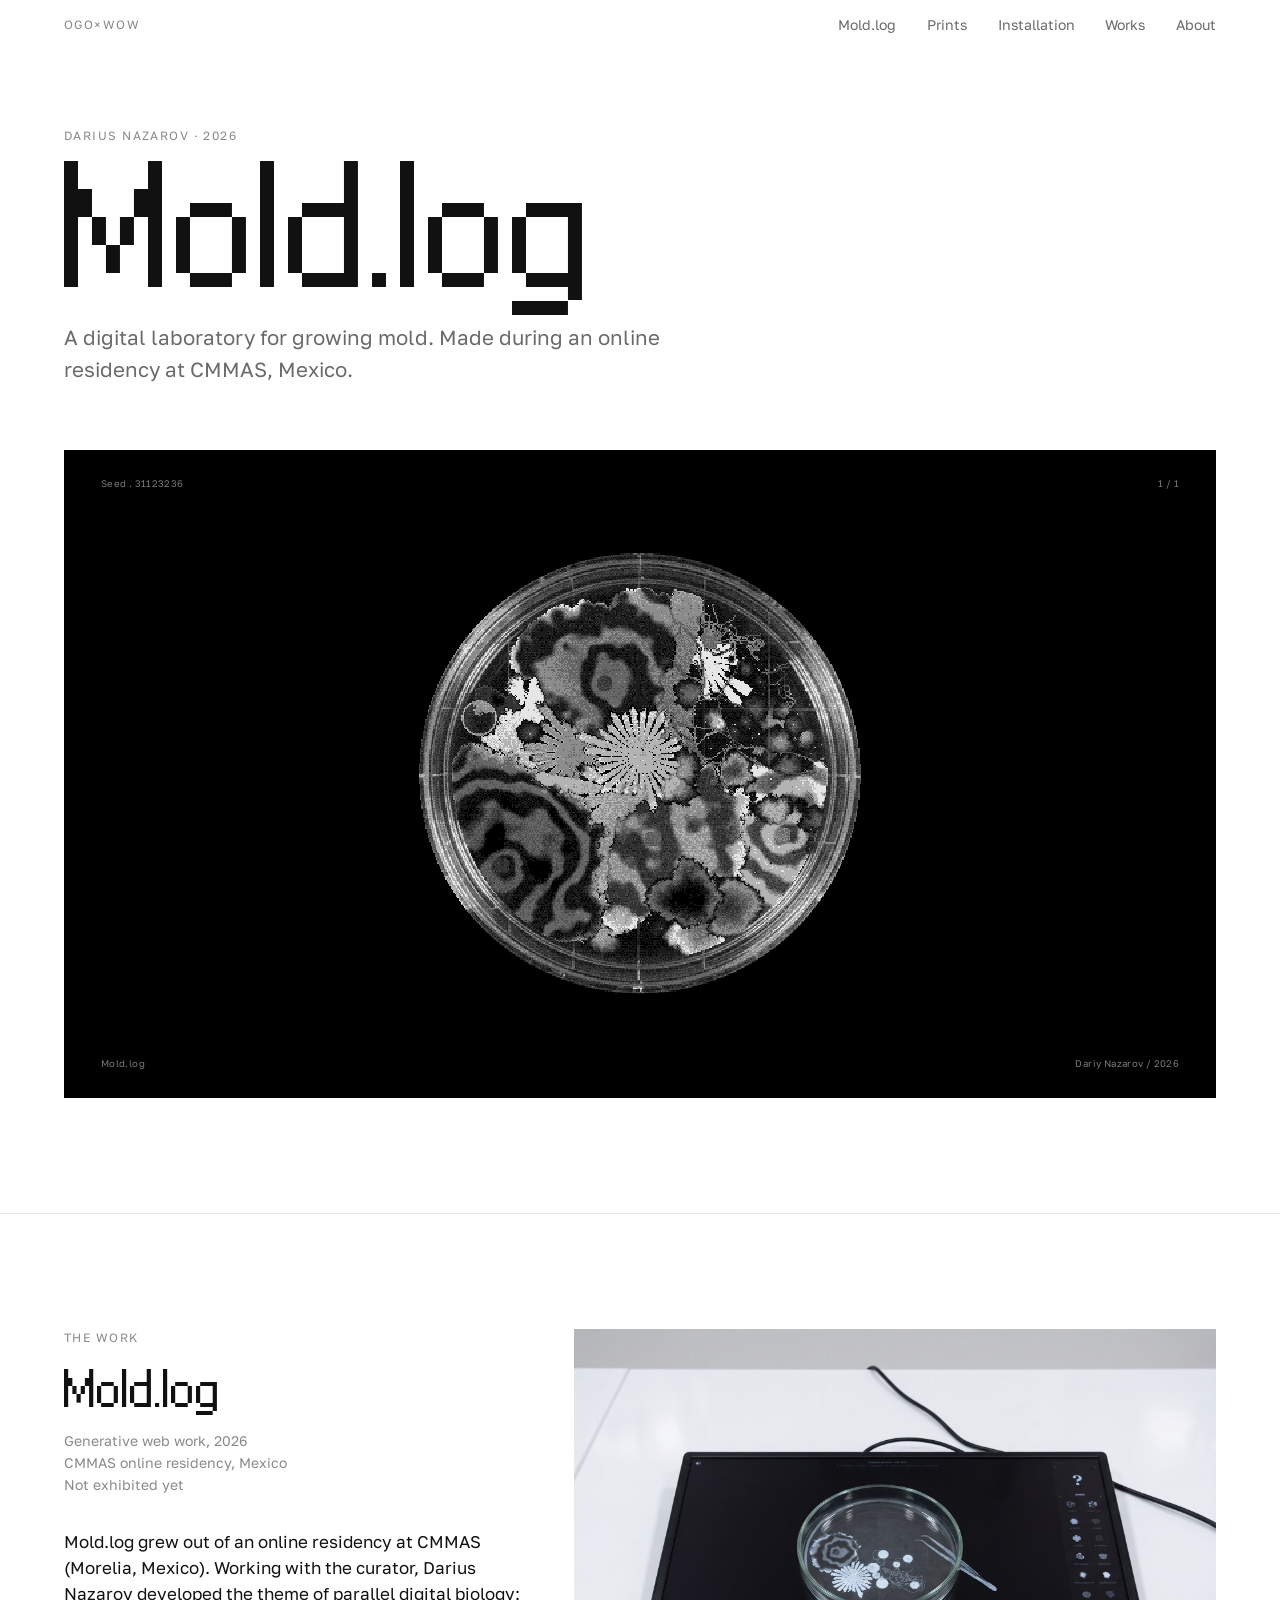
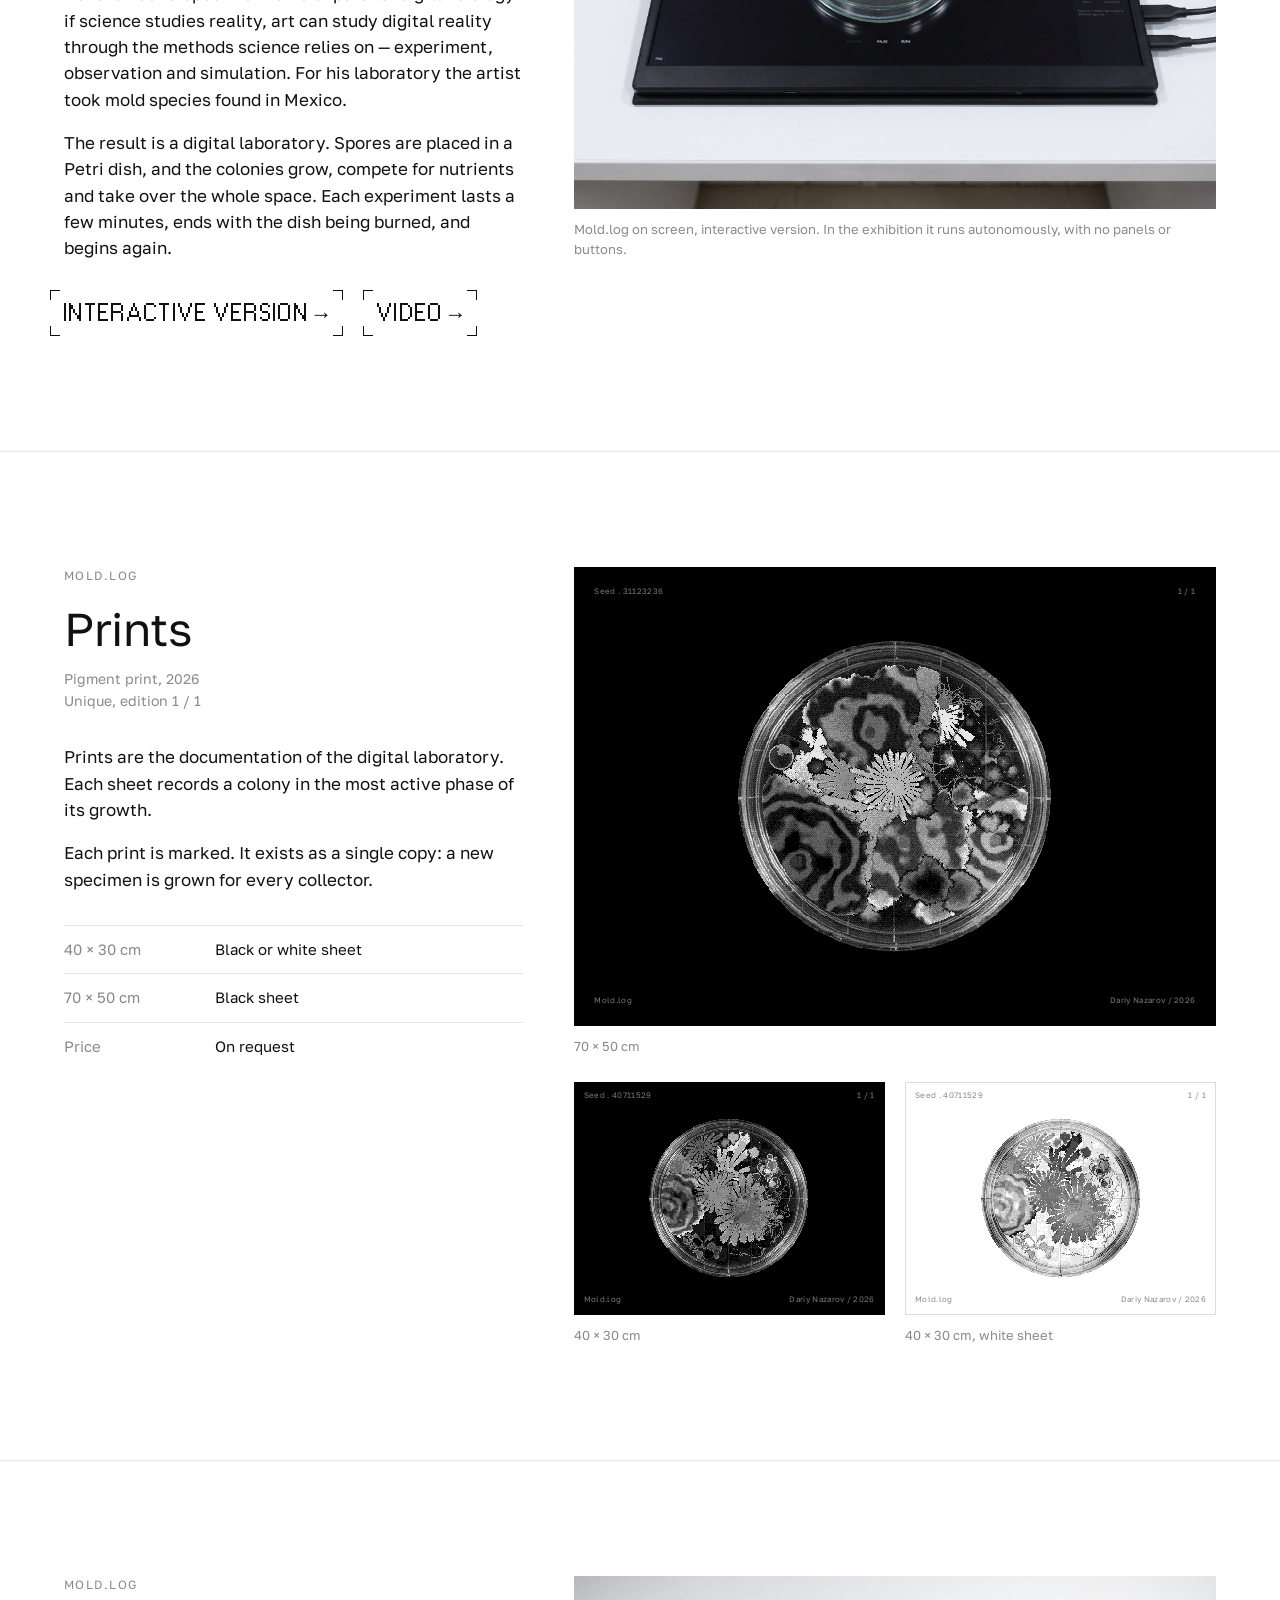
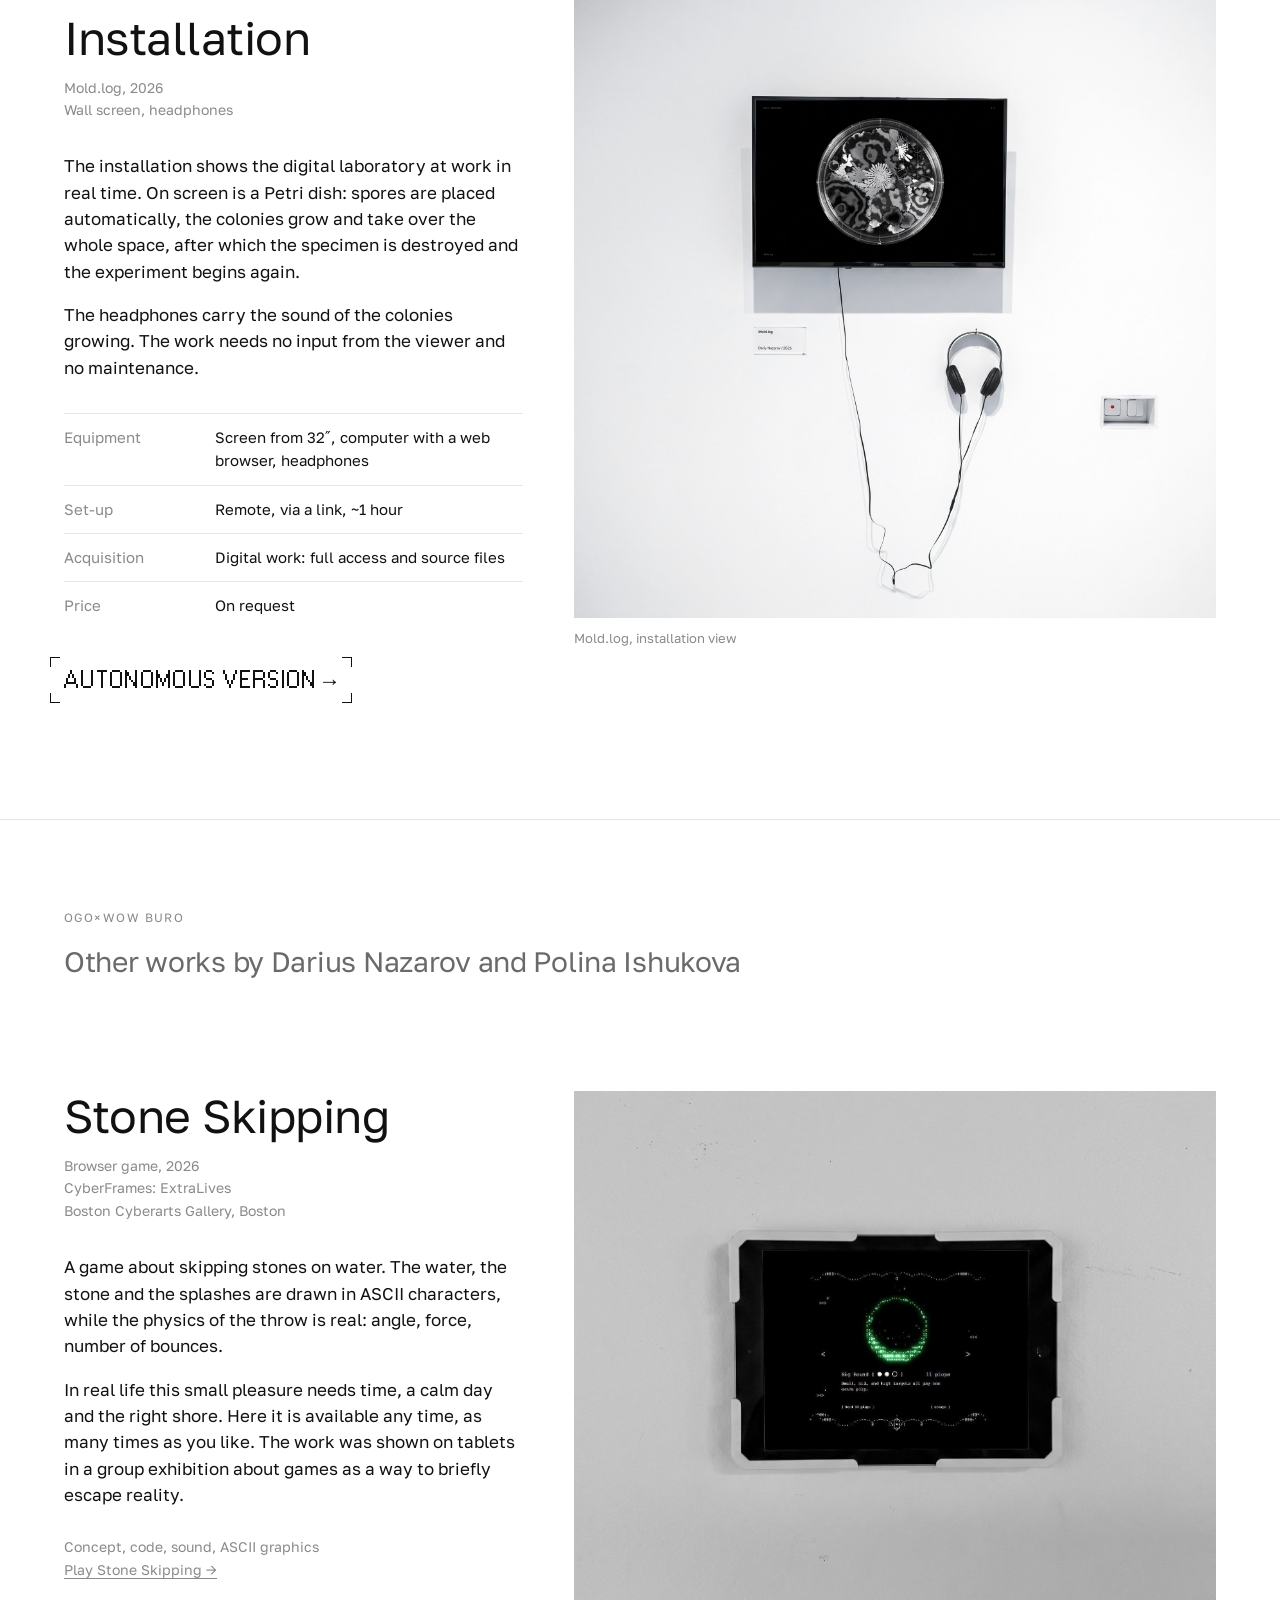
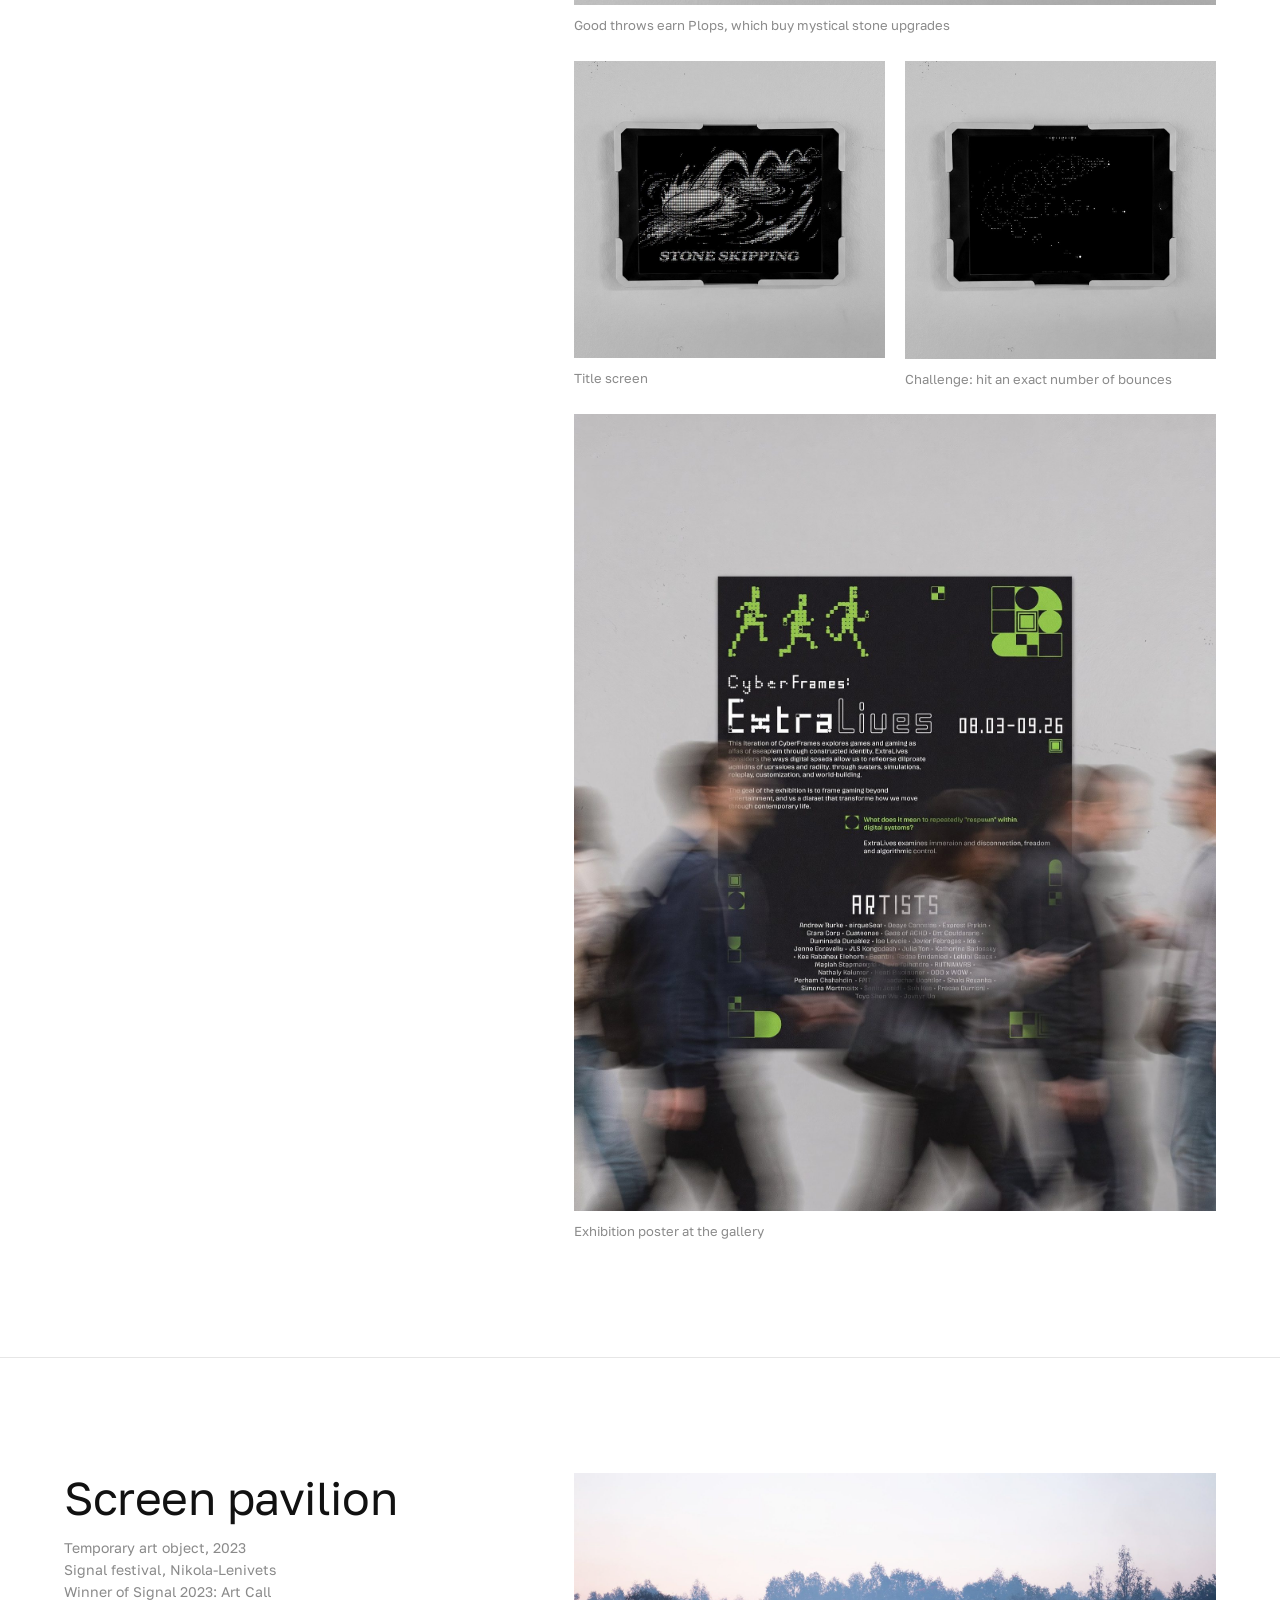
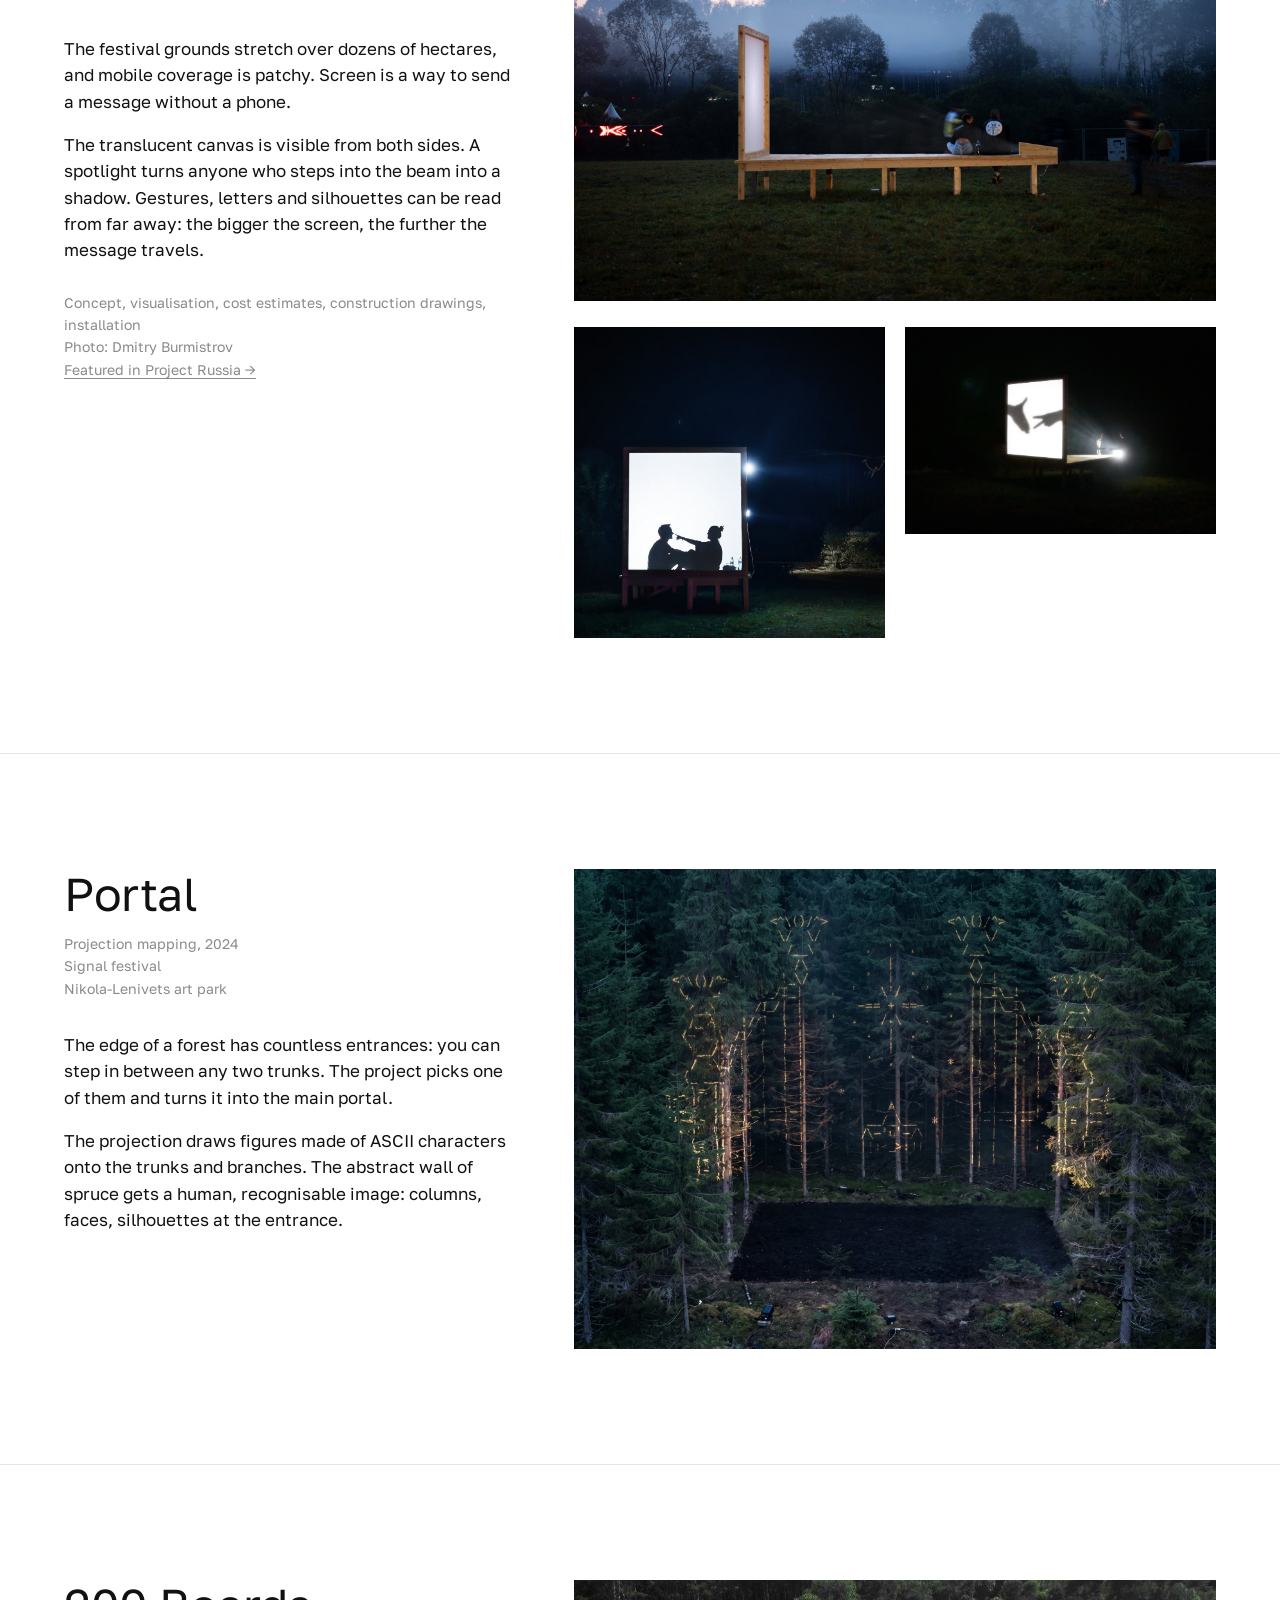
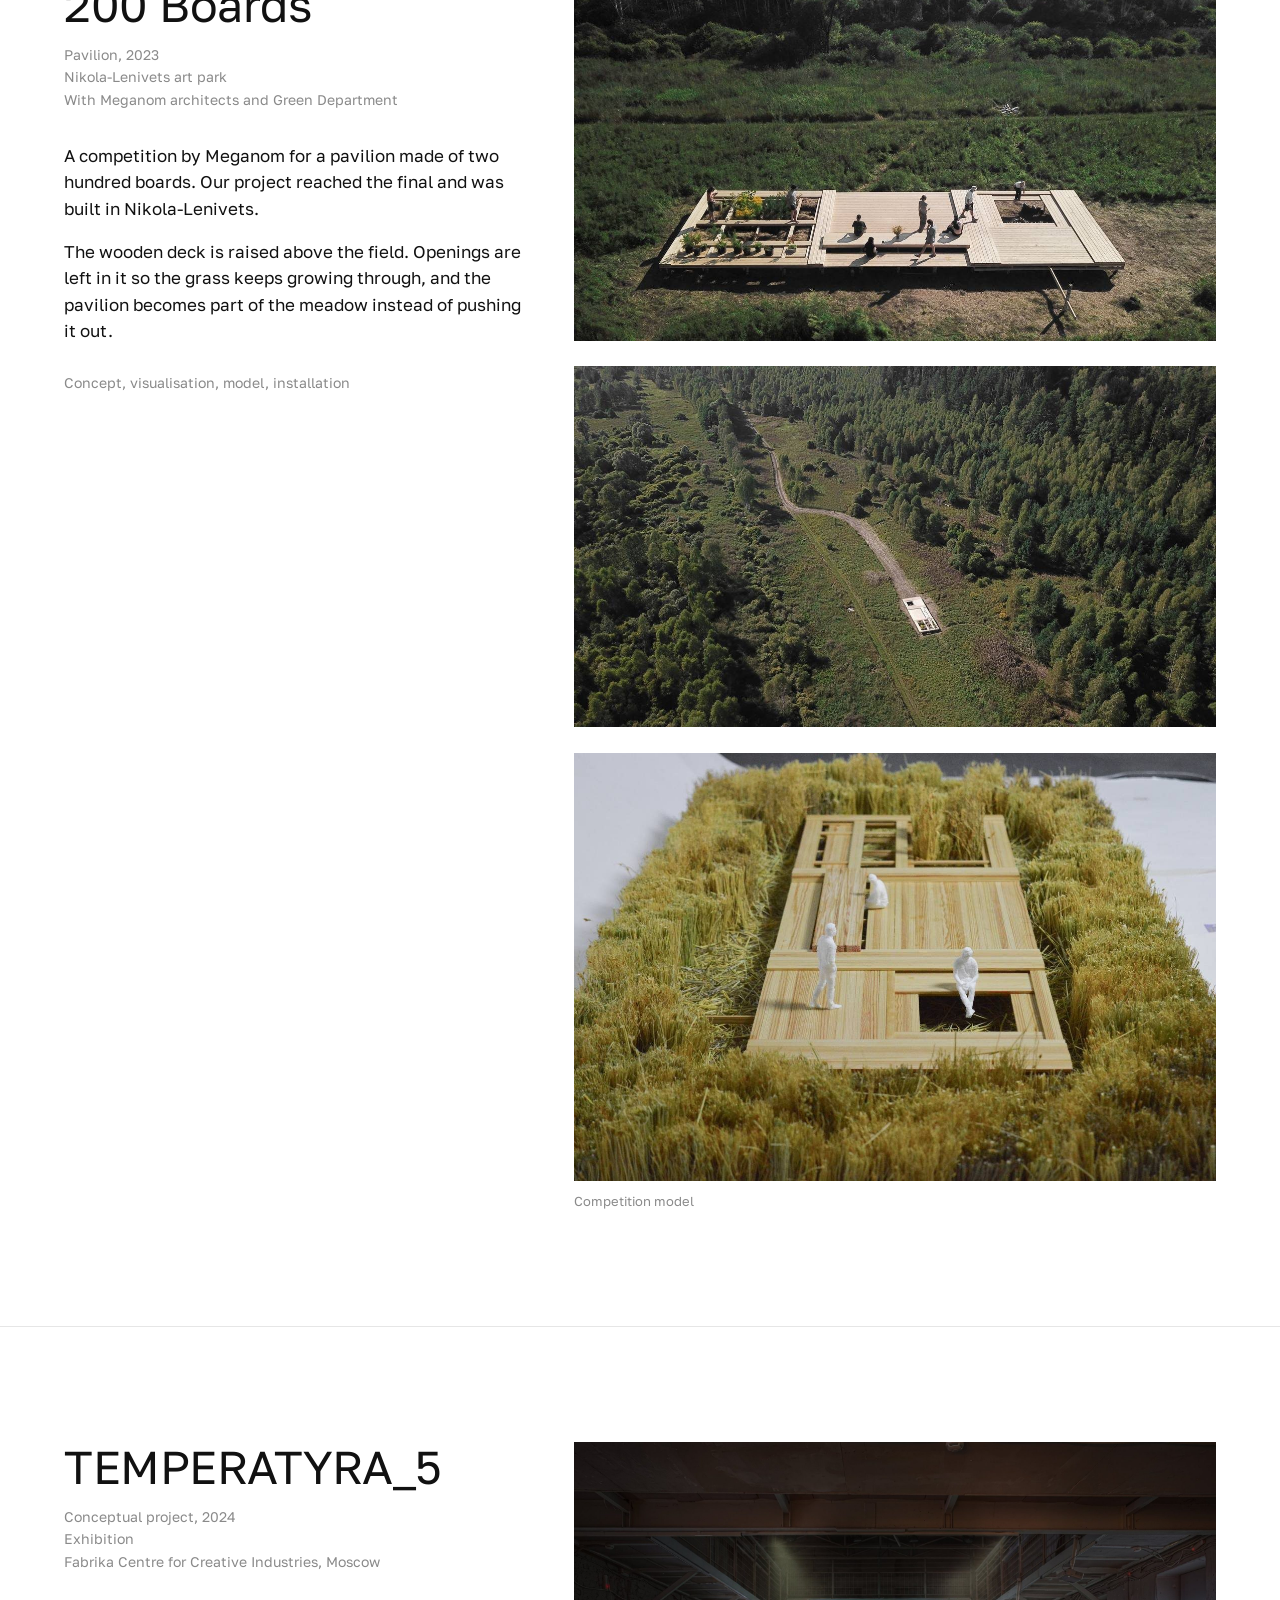
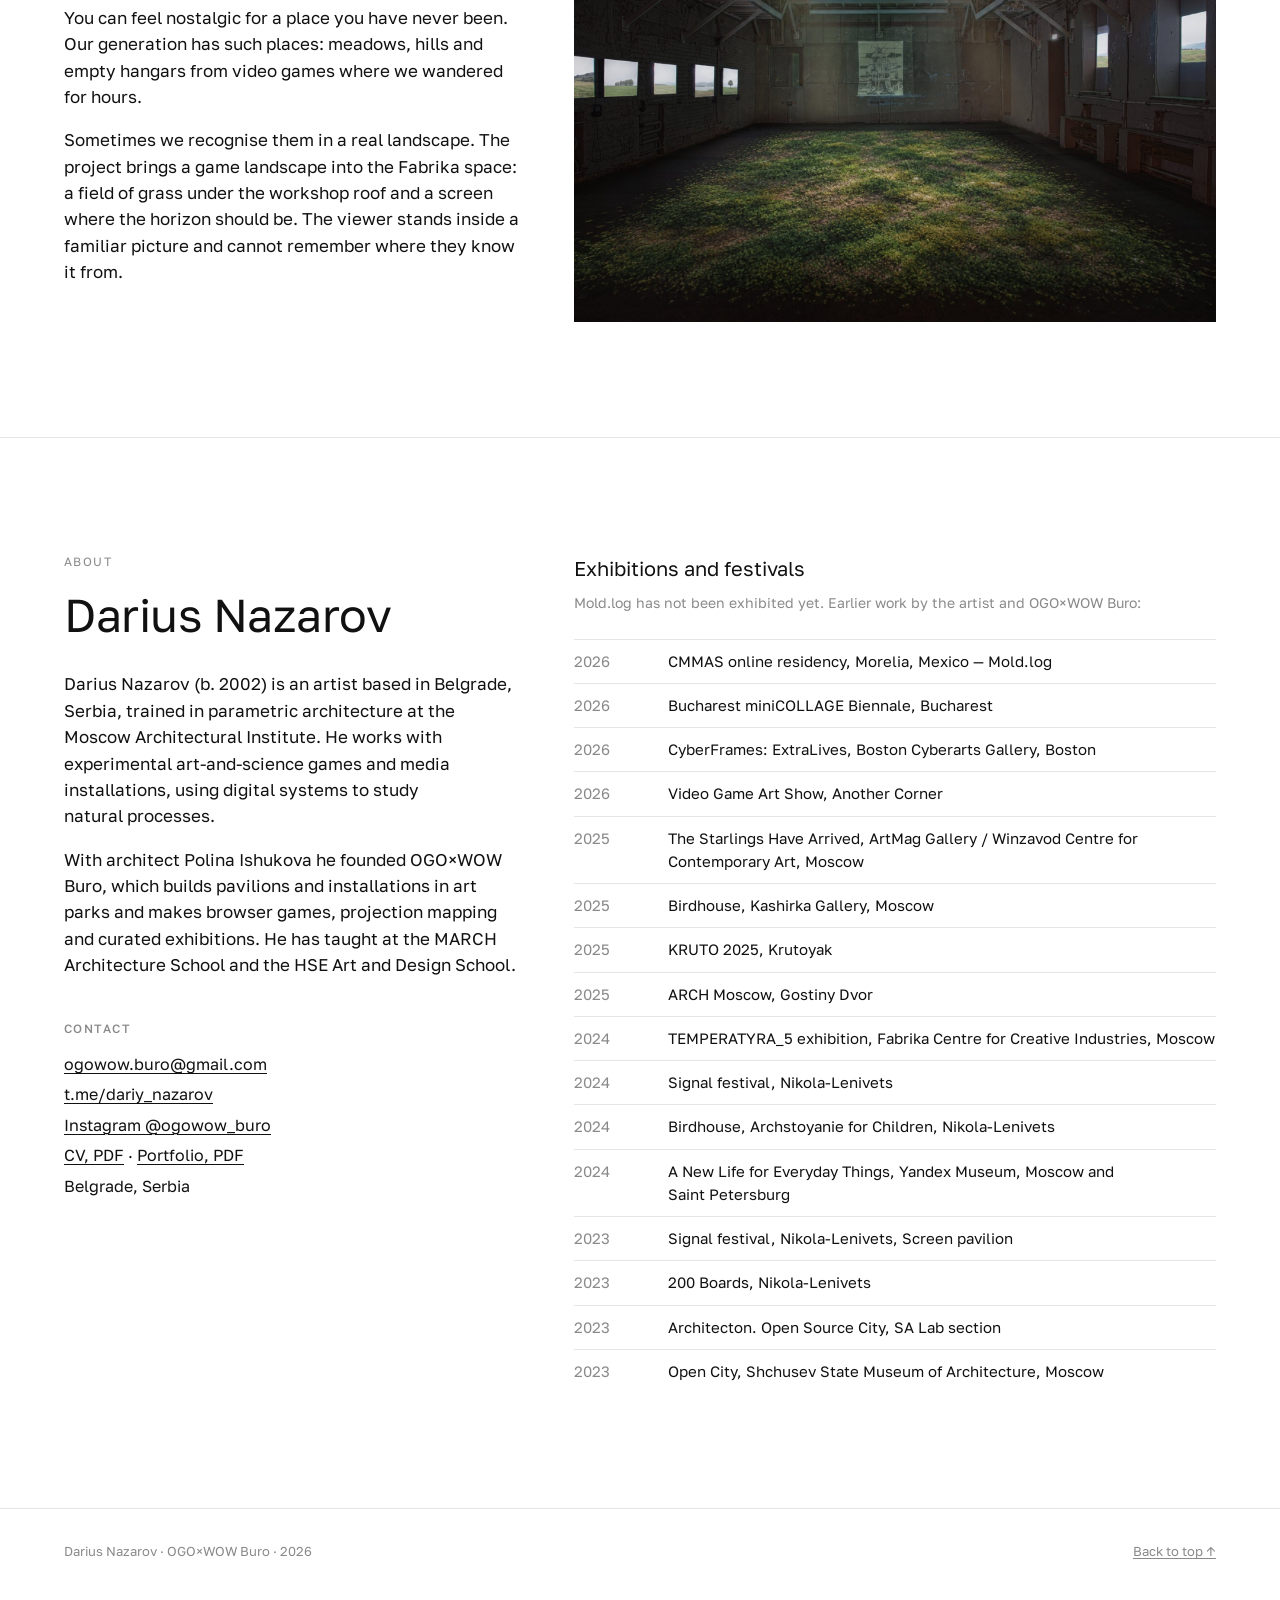
==== commit d02ea098: "docs(portfolio): pixel corner links like the game buttons Co-Authored-By: Claude Opus 5.5 <noreply@a" ====
--- a/docs/portfolio/index.html
+++ b/docs/portfolio/index.html
@@ -55,15 +55,24 @@
 .stack { display: grid; gap: clamp(16px, 2vw, 28px); }
 .pair { display: grid; grid-template-columns: 1fr 1fr; gap: clamp(12px, 1.6vw, 24px); }
 
-/* ссылки-кнопки */
-.links { display: flex; flex-wrap: wrap; gap: 12px; margin-top: 32px; }
-.btn { display: inline-flex; flex-direction: column; gap: 2px; padding: 14px 18px; border: 1px solid var(--line);
-  text-decoration: none; min-width: 240px; transition: border-color .15s, background .15s; }
-.btn:hover { border-color: var(--ink); }
-.btn small { font-size: 12px; color: var(--mute); letter-spacing: .02em; }
-.btn span { font-size: 15px; }
-.btn.dark { background: var(--ink); color: #fff; border-color: var(--ink); }
-.btn.dark small { color: #9a9a9a; }
+/* ссылки-кнопки как в игре: пиксельная надпись, четыре уголка, без подложки */
+.links { display: flex; flex-wrap: wrap; gap: 8px 20px; margin-top: 28px; margin-left: -14px; }
+.btn { --c: 10px; --k: #111;
+  display: inline-block; padding: 12px 14px; text-decoration: none; color: var(--k);
+  font-family: "Pixelated MS Sans Serif", monospace; font-size: 22px; line-height: 1; letter-spacing: .06em;
+  text-transform: uppercase; -webkit-font-smoothing: none;
+  background:
+    linear-gradient(var(--k), var(--k)) top left / var(--c) 1px no-repeat,
+    linear-gradient(var(--k), var(--k)) top left / 1px var(--c) no-repeat,
+    linear-gradient(var(--k), var(--k)) top right / var(--c) 1px no-repeat,
+    linear-gradient(var(--k), var(--k)) top right / 1px var(--c) no-repeat,
+    linear-gradient(var(--k), var(--k)) bottom left / var(--c) 1px no-repeat,
+    linear-gradient(var(--k), var(--k)) bottom left / 1px var(--c) no-repeat,
+    linear-gradient(var(--k), var(--k)) bottom right / var(--c) 1px no-repeat,
+    linear-gradient(var(--k), var(--k)) bottom right / 1px var(--c) no-repeat;
+  transition: background-size .15s steps(3); }
+.btn:hover { --c: 16px; }
+.btn:active { --c: 6px; }
 
 /* таблица параметров */
 .spec { list-style: none; margin-top: 32px; font-size: 15px; max-width: 34em; }
@@ -104,10 +113,10 @@
 
 @media (max-width: 860px) {
   body { font-size: 16px; }
+  .btn { font-size: 18px; }
   .split, .about { grid-template-columns: 1fr; }
   .split .sticky { position: static; }
   .nav ul li.opt { display: none; }
-  .btn { min-width: 0; flex: 1 1 100%; }
   .spec li { grid-template-columns: 7.5em 1fr; }
 }
 @media (max-width: 520px) {
@@ -148,8 +157,8 @@
       <p>The result is a digital laboratory. Spores are placed in a Petri dish, and the colonies grow, compete for nutrients and take over the whole space. Each experiment lasts a few minutes, ends with the dish being burned, and begins again.</p>
     </div>
     <div class="links">
-      <a class="btn dark" href="https://dariyxyz.github.io/petri-mold/"><small>Digital laboratory — interactive version for experiments</small><span>Open the laboratory →</span></a>
-      <a class="btn" href="https://www.youtube.com/watch?v=2gKaos4EKko"><small>Video</small><span>Watch on YouTube →</span></a>
+      <a class="btn" href="https://dariyxyz.github.io/petri-mold/">Interactive version →</a>
+      <a class="btn" href="https://www.youtube.com/watch?v=2gKaos4EKko">Video →</a>
     </div>
   </div>
   <figure><img src="img/w/mold_install.jpg" alt="Mold.log running on a portable screen on a white table" loading="lazy"><figcaption class="cap">Mold.log on screen, interactive version. In the exhibition it runs autonomously, with no panels or buttons.</figcaption></figure>
@@ -195,7 +204,7 @@
       <li><span>Price</span><span>On request</span></li>
     </ul>
     <div class="links">
-      <a class="btn dark" href="https://dariyxyz.github.io/petri-mold/auto/"><small>Autonomous version for installation — runs on its own, with no interface</small><span>Open the installation →</span></a>
+      <a class="btn" href="https://dariyxyz.github.io/petri-mold/auto/">Autonomous version →</a>
     </div>
   </div>
   <figure><img src="img/w/mold_wall.jpg" alt="Mold.log installed on a wall screen with headphones and a label" loading="lazy"><figcaption class="cap">Mold.log, installation view</figcaption></figure>
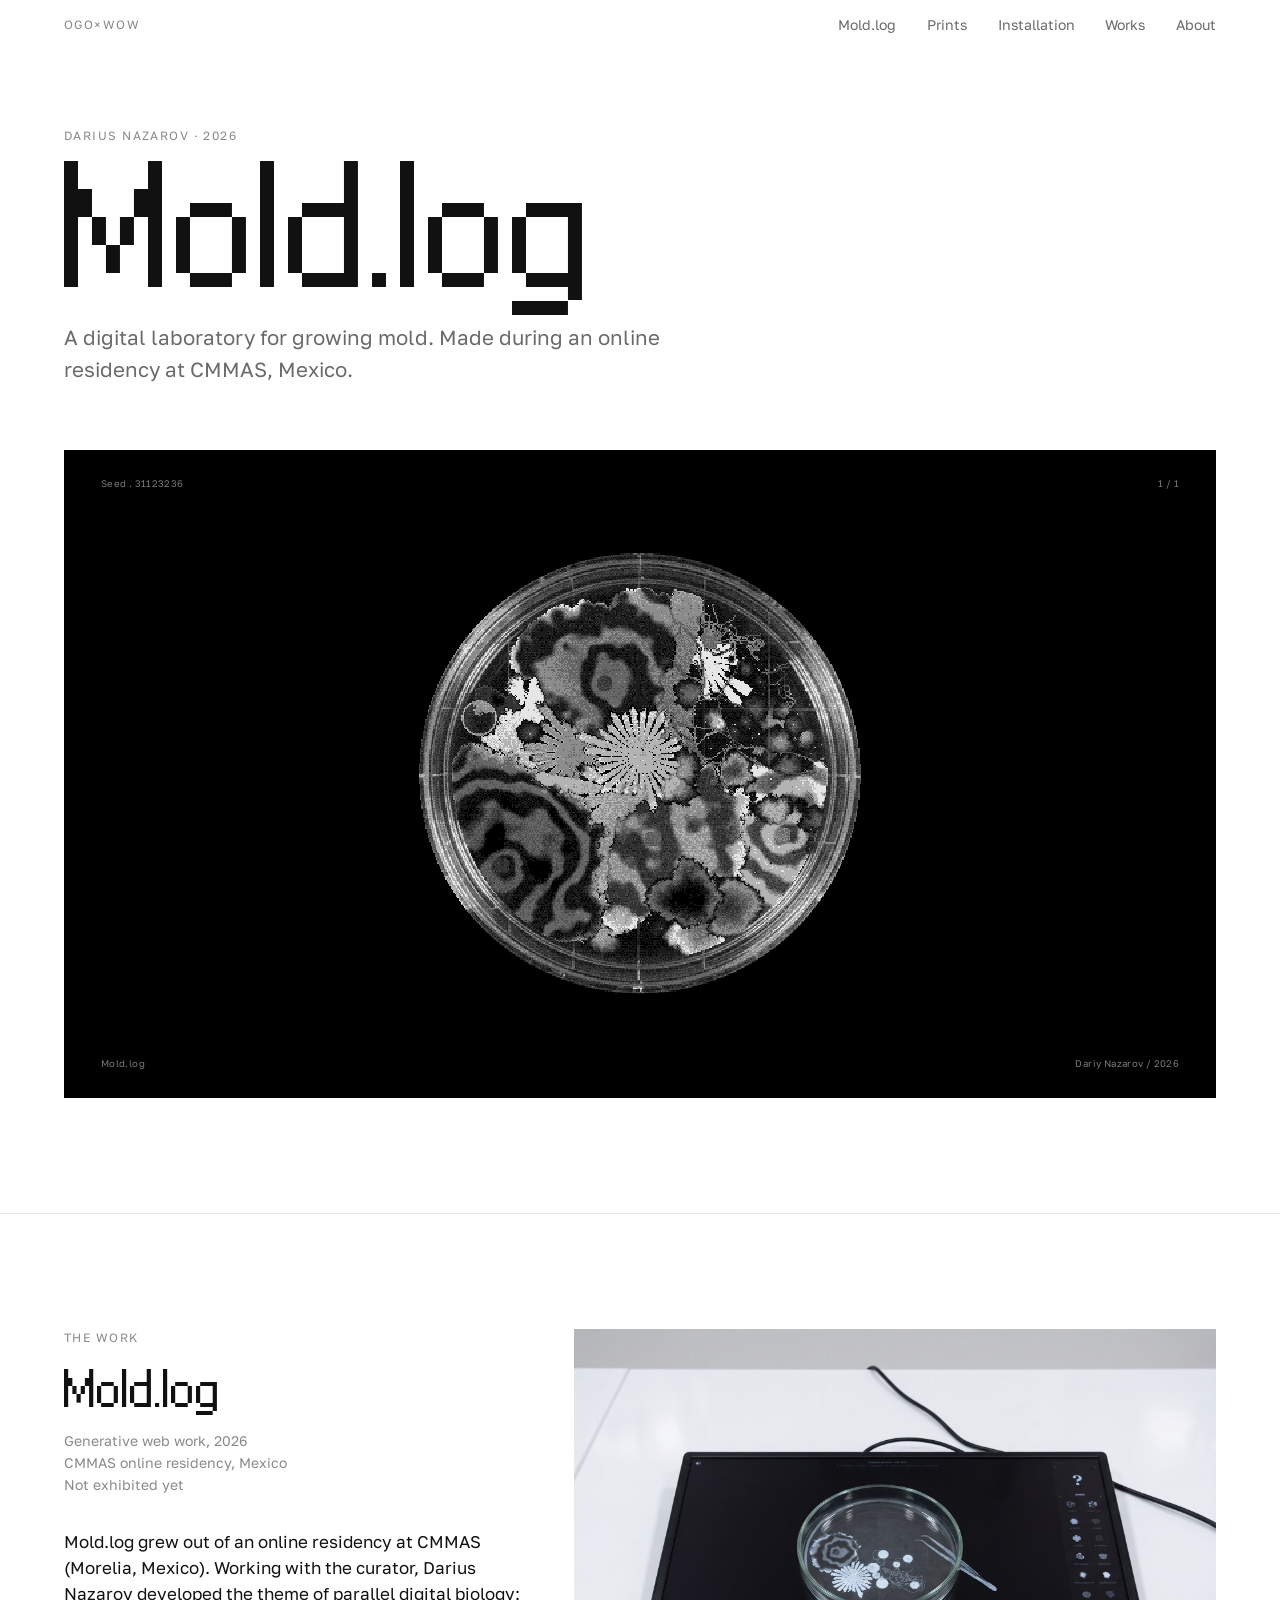
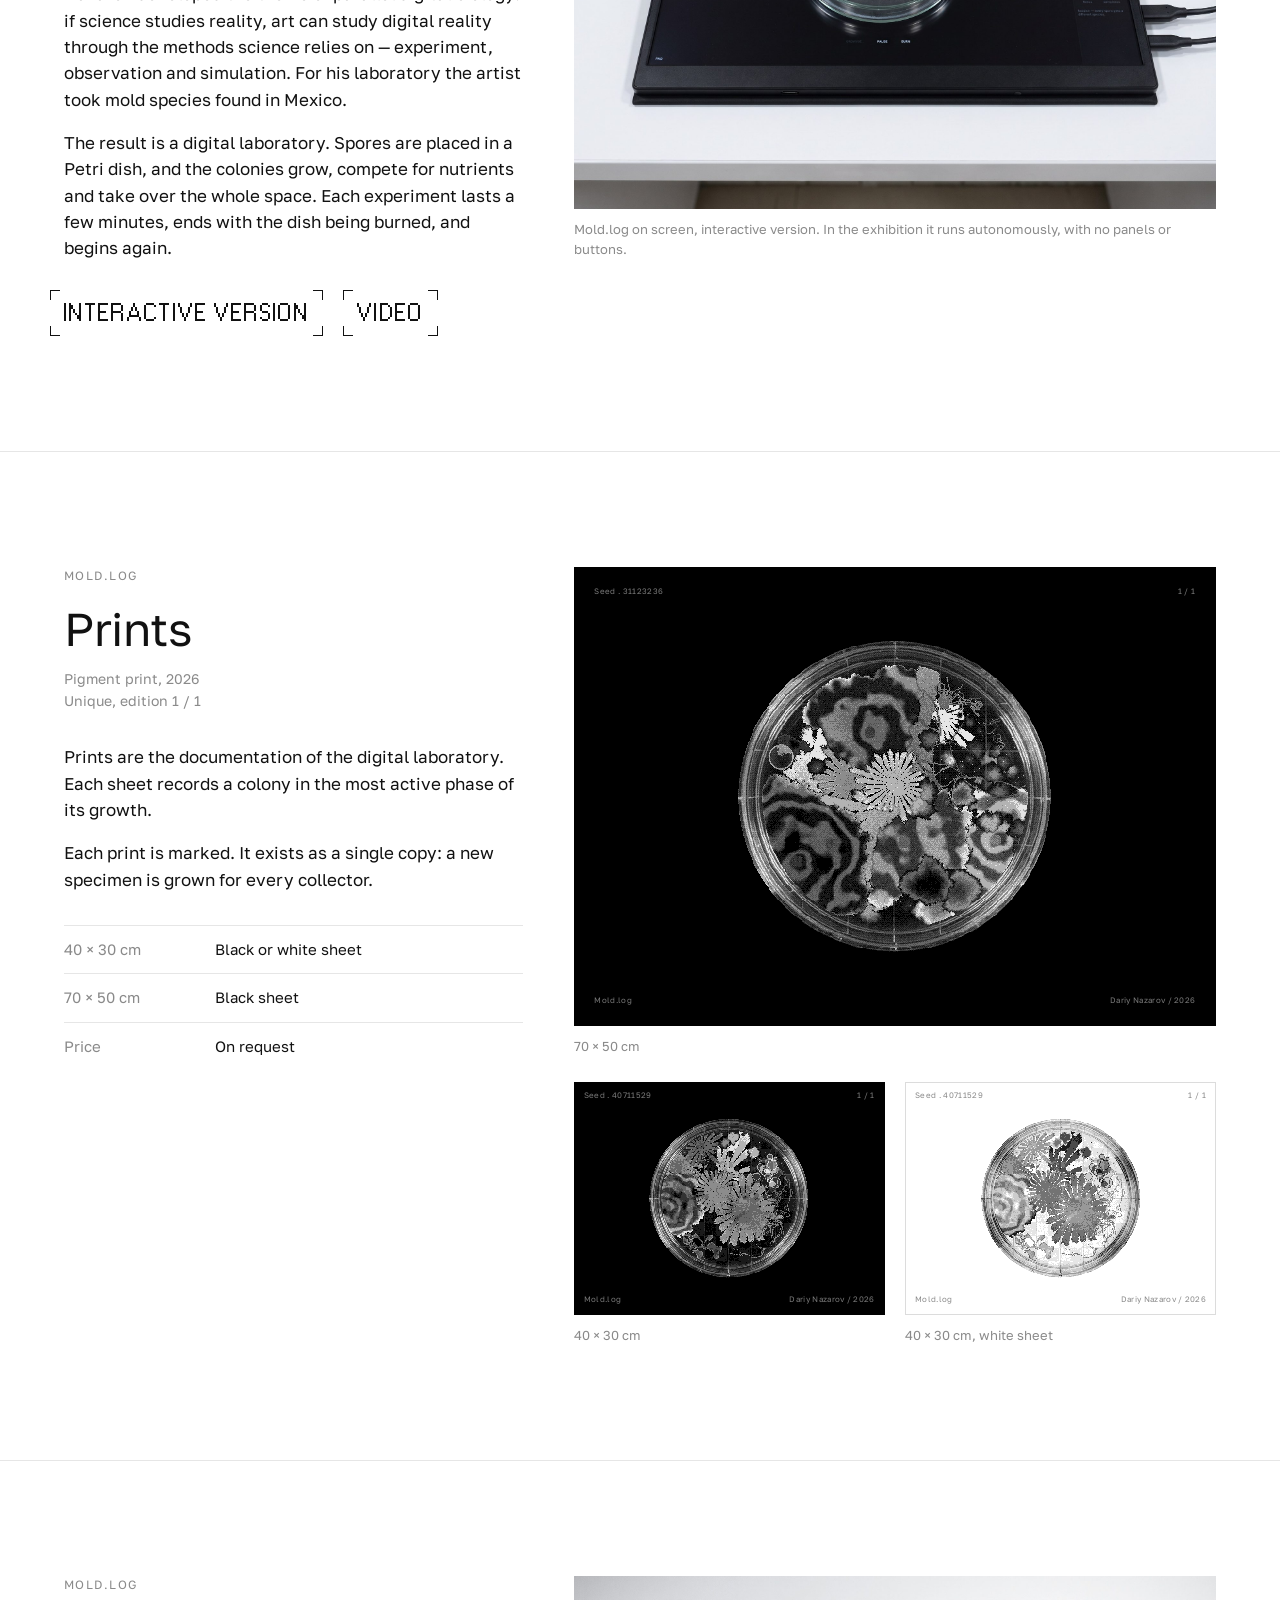
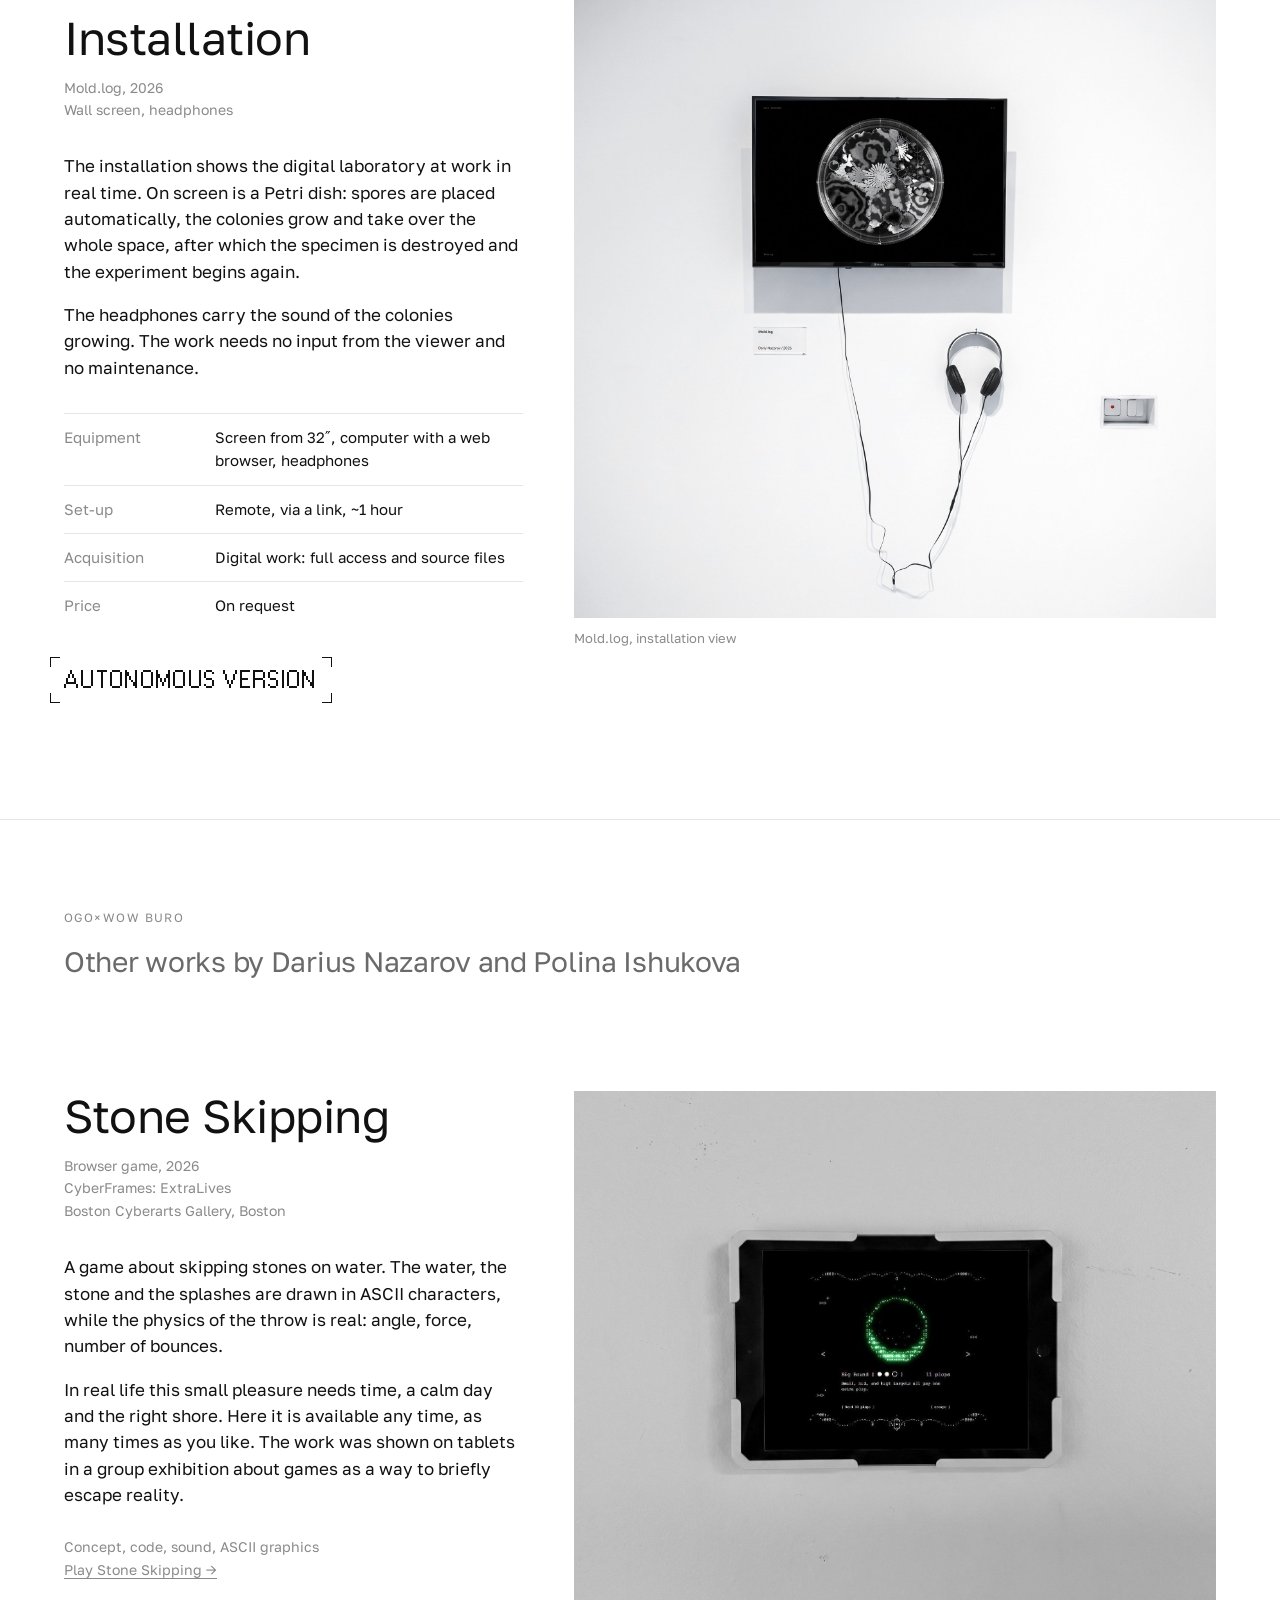
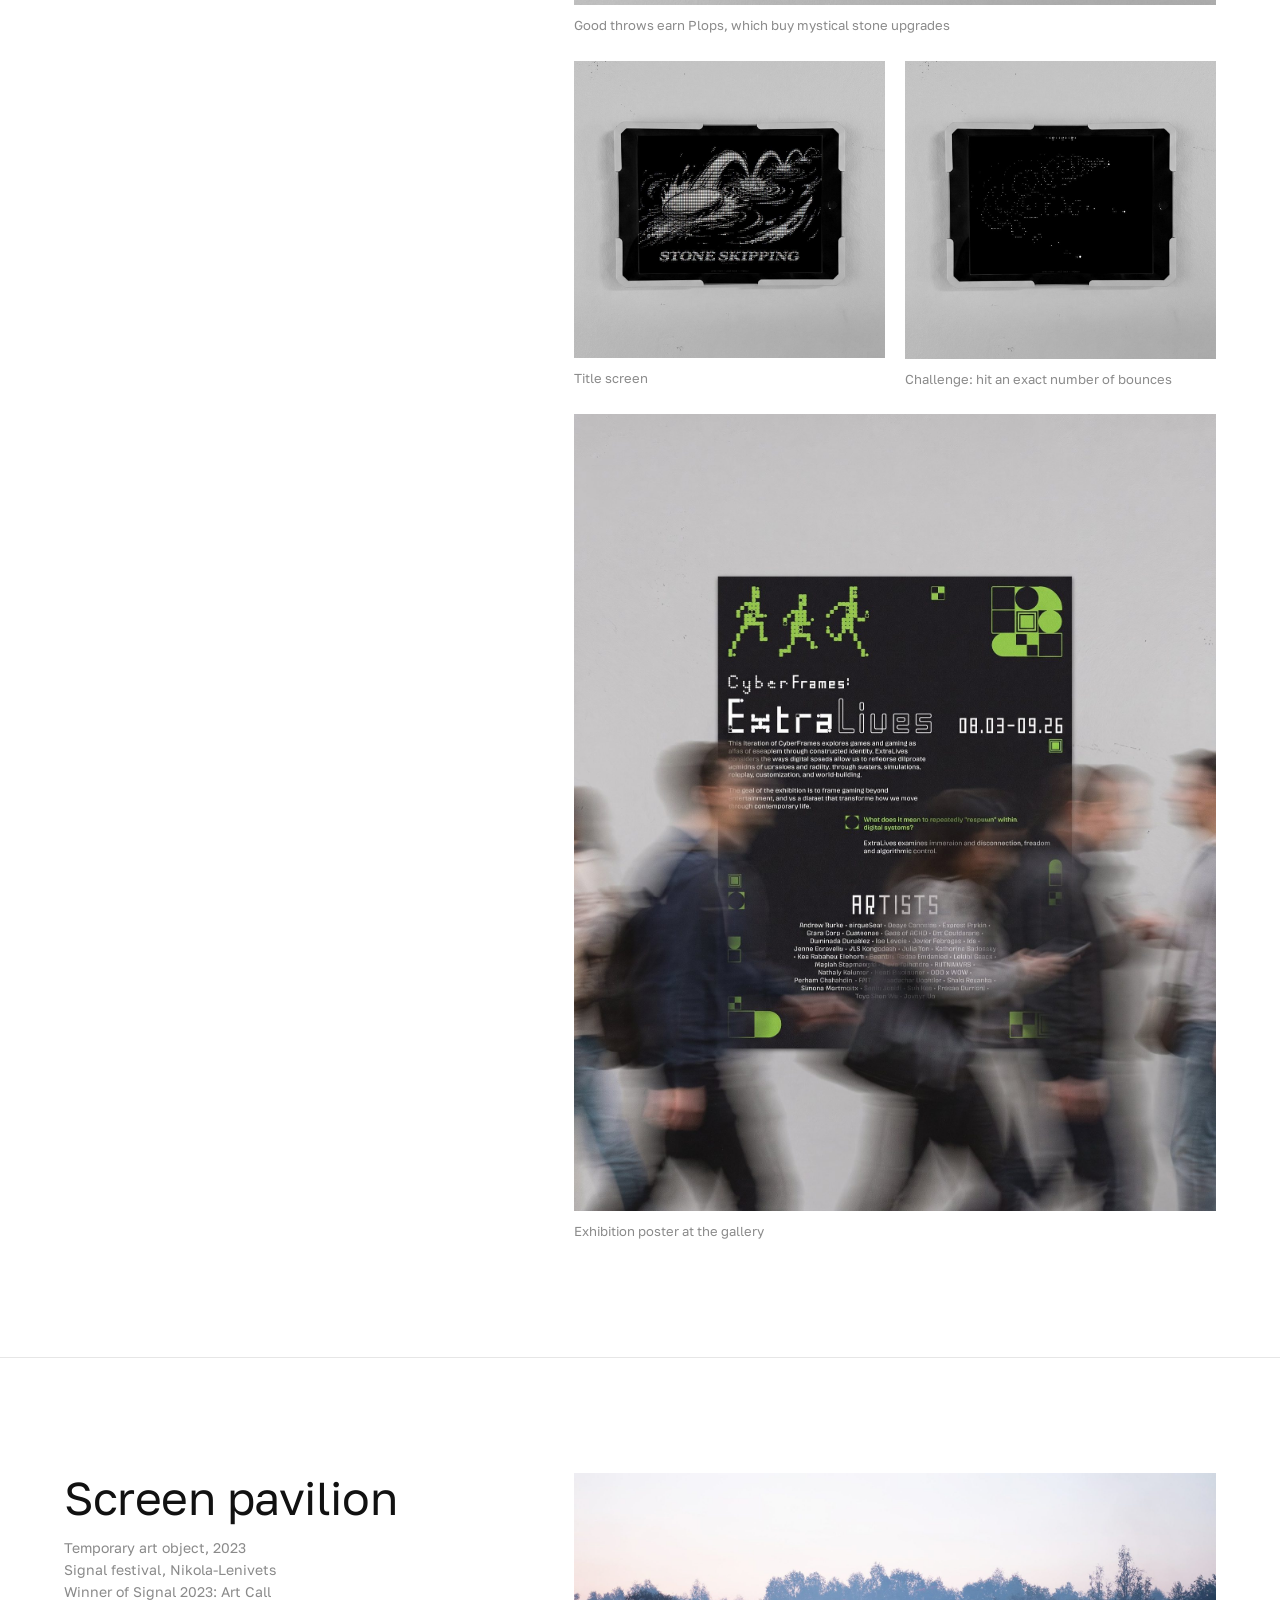
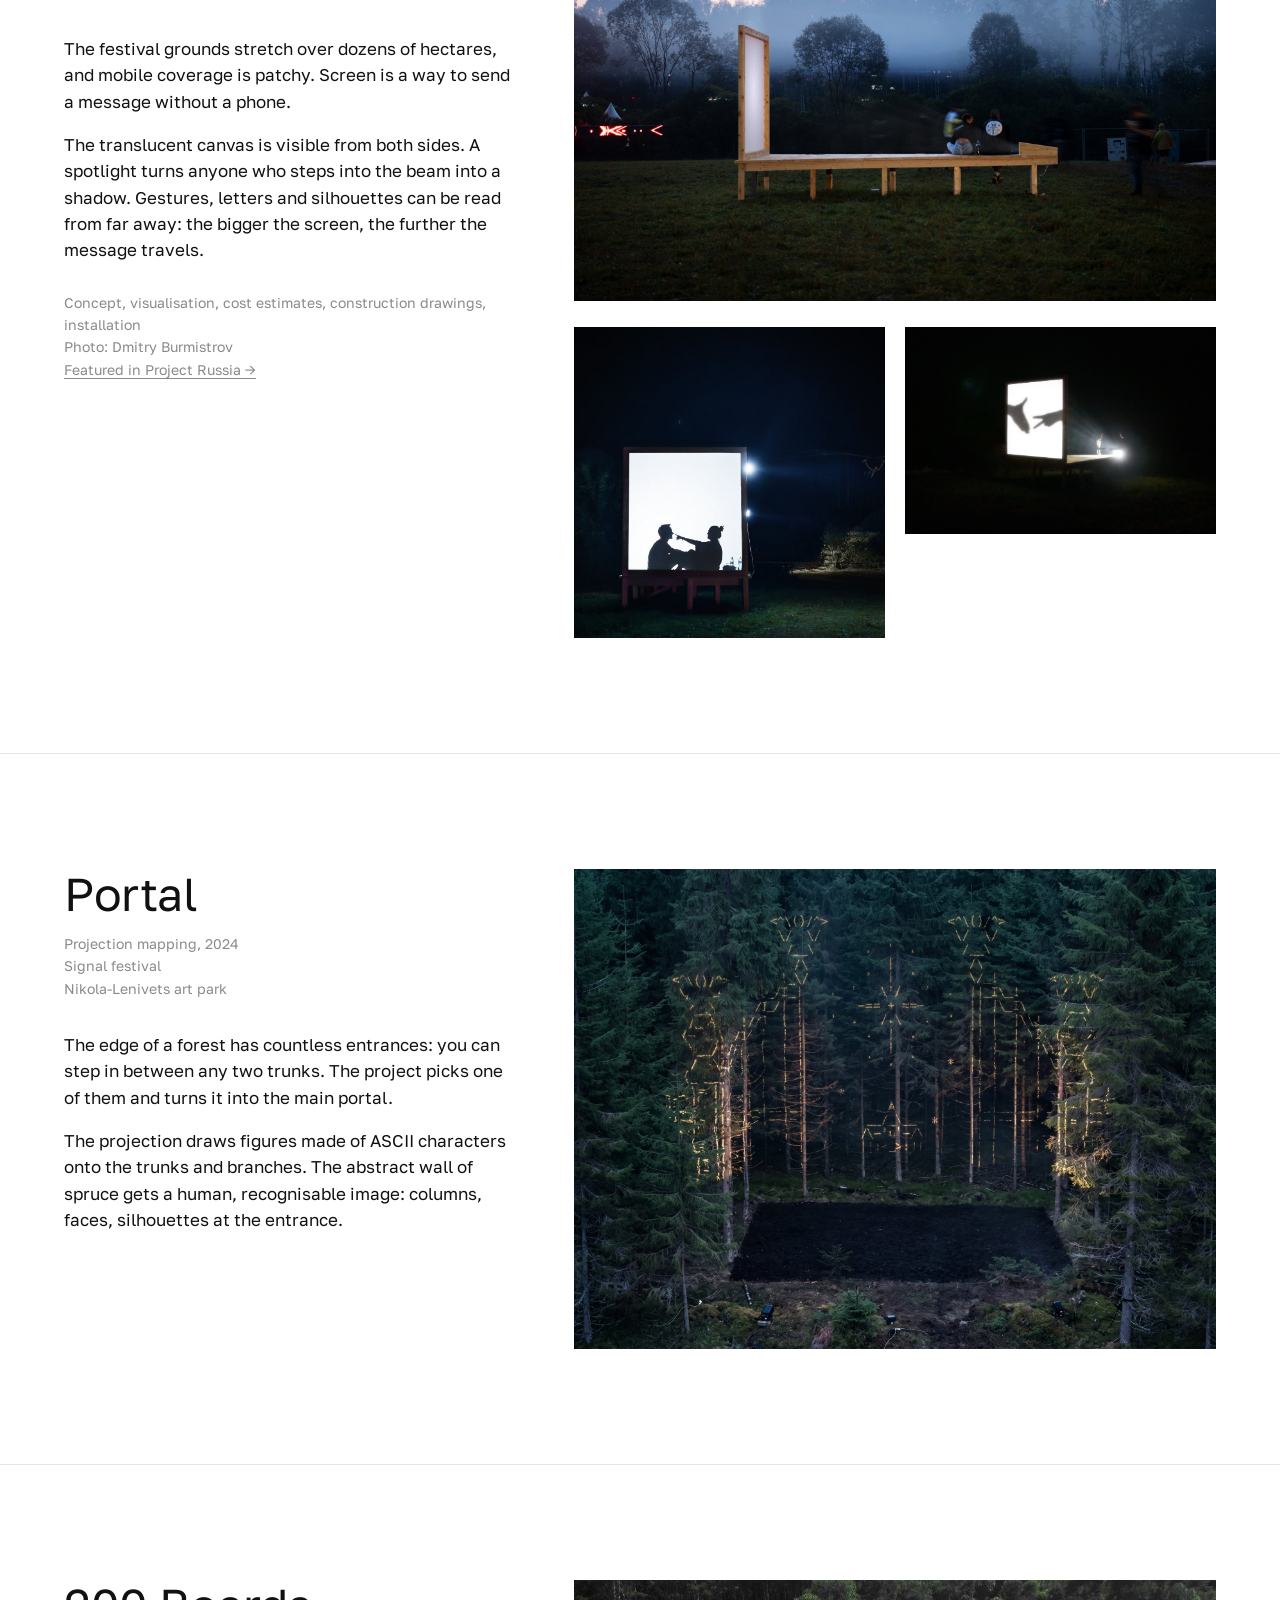
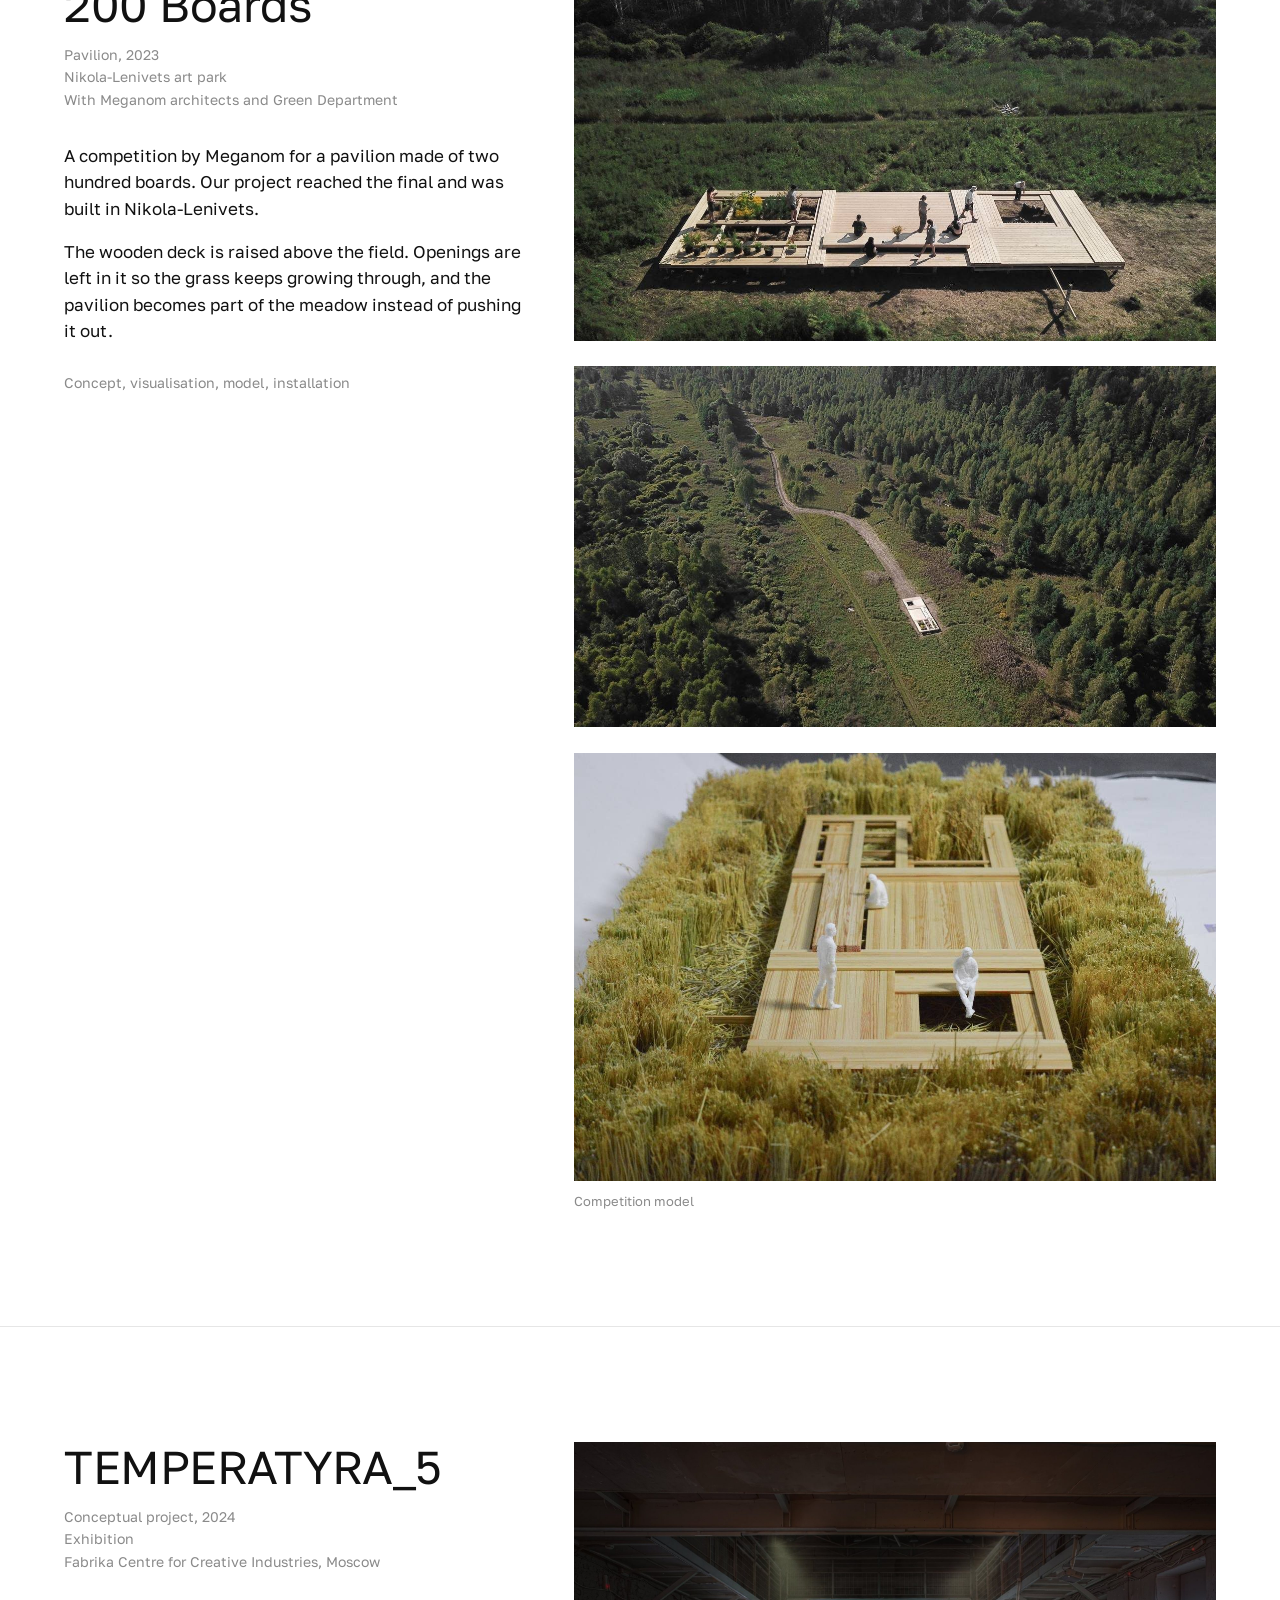
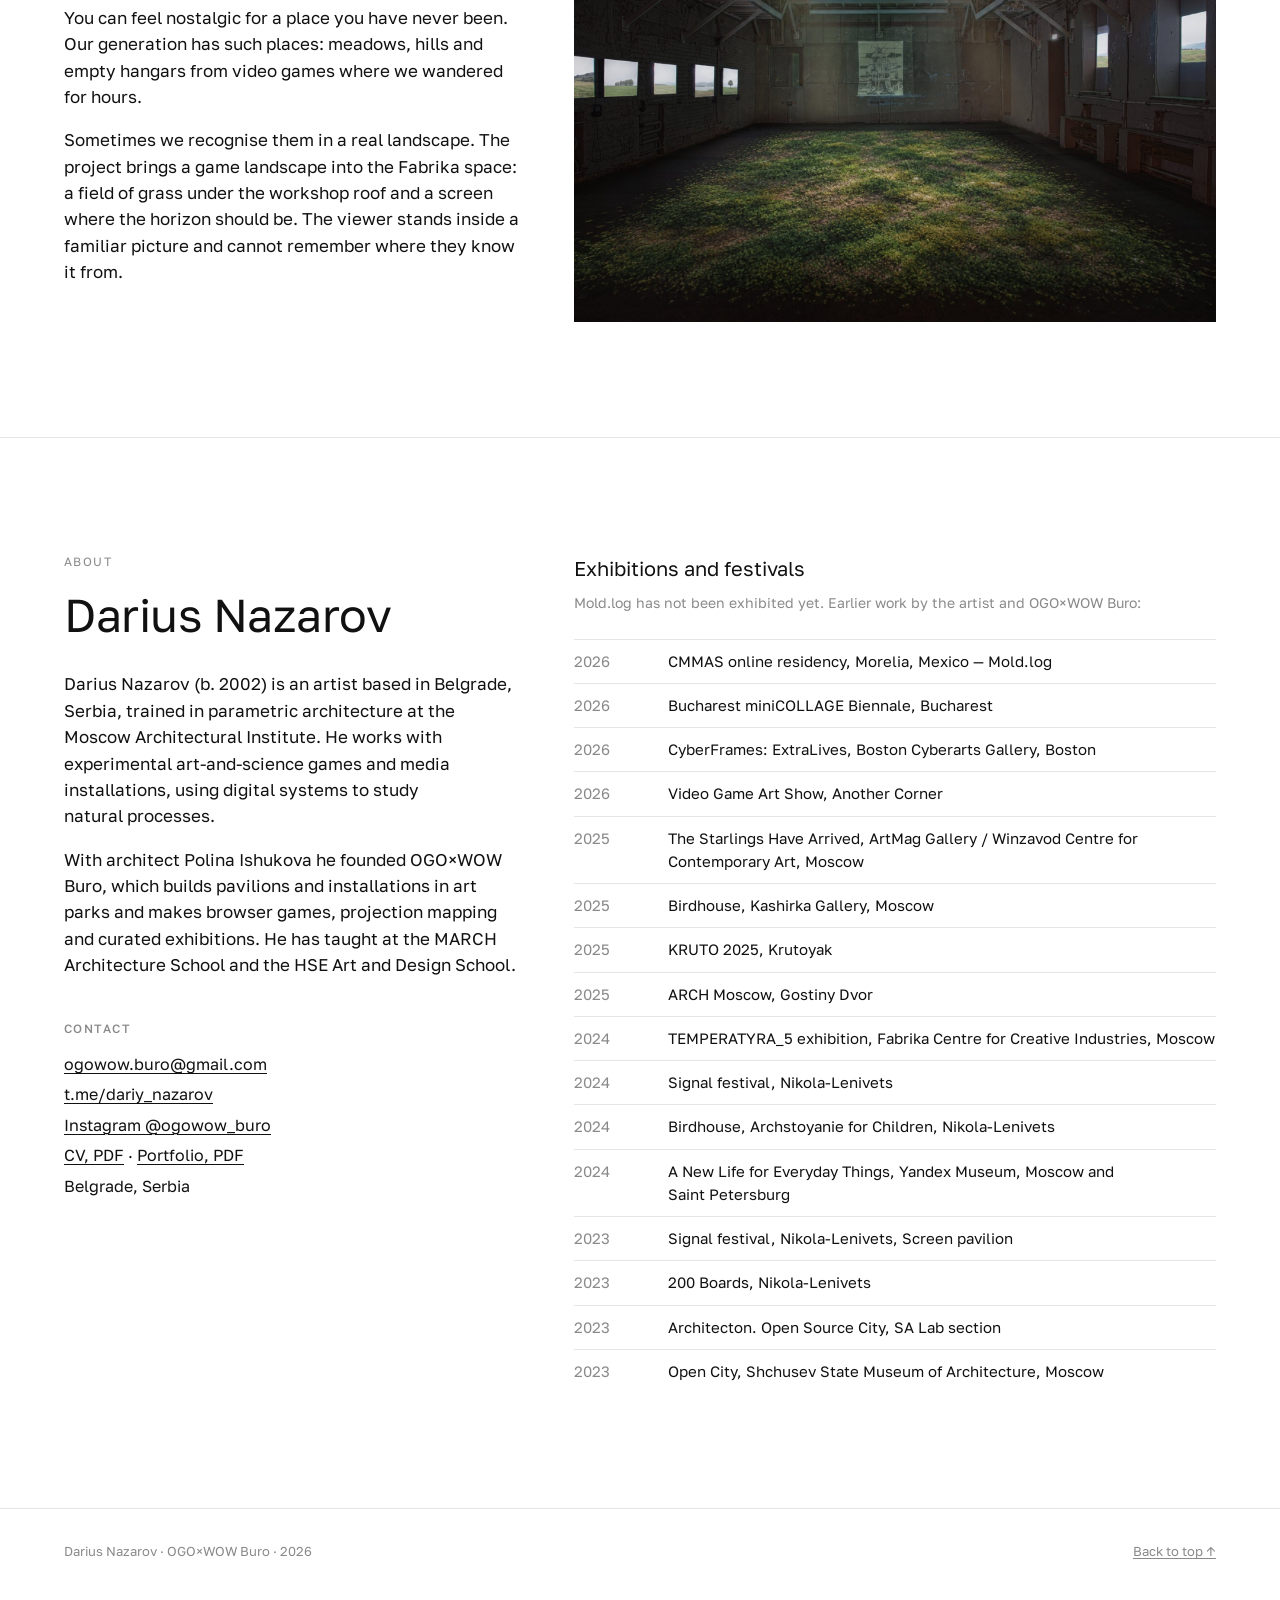
==== commit 05c3036b: "docs(portfolio): drop arrows from buttons Co-Authored-By: Claude Opus 5.5 <noreply@anthropic.com>" ====
--- a/docs/portfolio/index.html
+++ b/docs/portfolio/index.html
@@ -157,8 +157,8 @@
       <p>The result is a digital laboratory. Spores are placed in a Petri dish, and the colonies grow, compete for nutrients and take over the whole space. Each experiment lasts a few minutes, ends with the dish being burned, and begins again.</p>
     </div>
     <div class="links">
-      <a class="btn" href="https://dariyxyz.github.io/petri-mold/">Interactive version →</a>
-      <a class="btn" href="https://www.youtube.com/watch?v=2gKaos4EKko">Video →</a>
+      <a class="btn" href="https://dariyxyz.github.io/petri-mold/">Interactive version</a>
+      <a class="btn" href="https://www.youtube.com/watch?v=2gKaos4EKko">Video</a>
     </div>
   </div>
   <figure><img src="img/w/mold_install.jpg" alt="Mold.log running on a portable screen on a white table" loading="lazy"><figcaption class="cap">Mold.log on screen, interactive version. In the exhibition it runs autonomously, with no panels or buttons.</figcaption></figure>
@@ -204,7 +204,7 @@
       <li><span>Price</span><span>On request</span></li>
     </ul>
     <div class="links">
-      <a class="btn" href="https://dariyxyz.github.io/petri-mold/auto/">Autonomous version →</a>
+      <a class="btn" href="https://dariyxyz.github.io/petri-mold/auto/">Autonomous version</a>
     </div>
   </div>
   <figure><img src="img/w/mold_wall.jpg" alt="Mold.log installed on a wall screen with headphones and a label" loading="lazy"><figcaption class="cap">Mold.log, installation view</figcaption></figure>
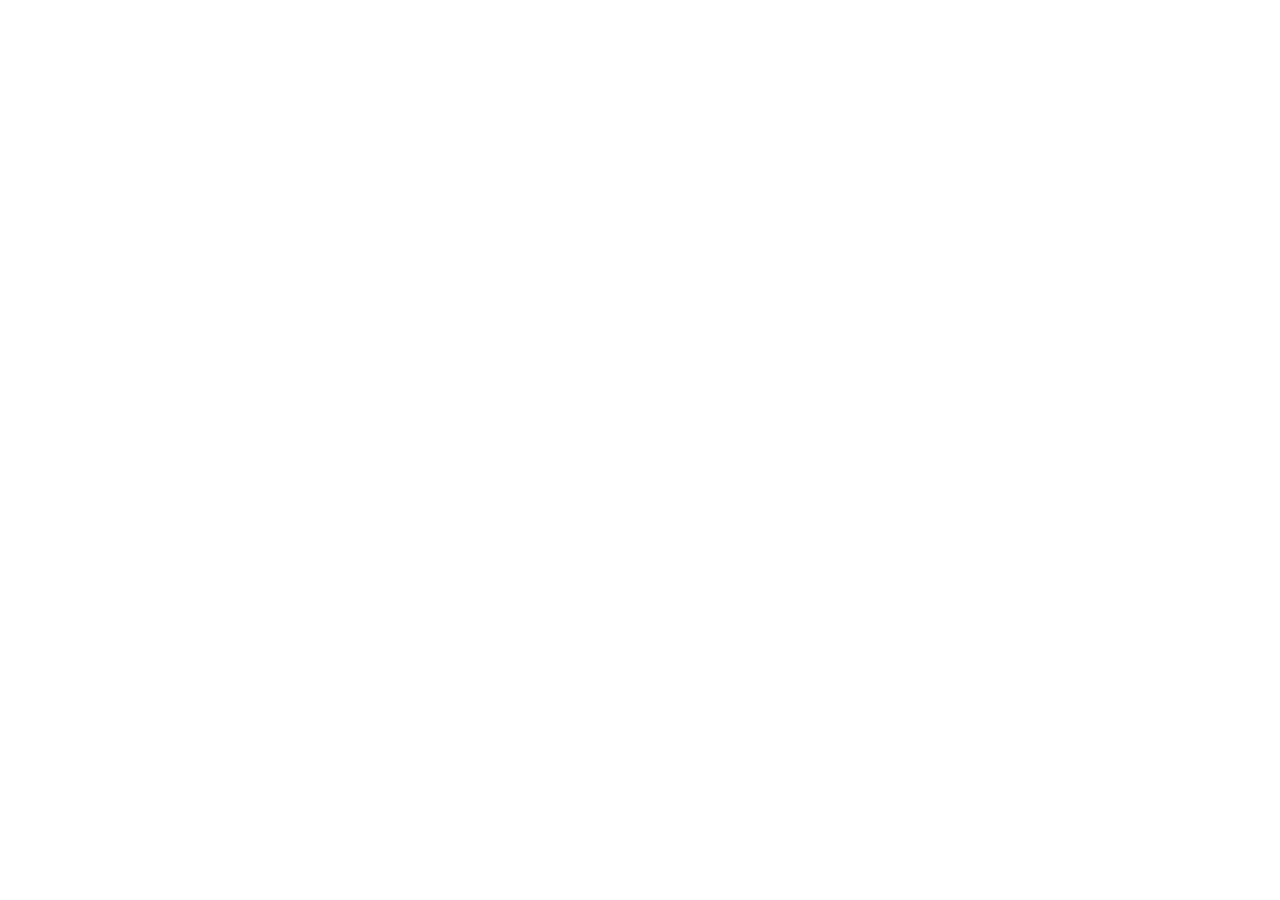
==== commit 3dd3c858: "docs(portfolio): redirect to dariy-nazarov.ru/art/ Co-Authored-By: Claude Opus 5.5 <noreply@anthropi" ====
--- a/docs/portfolio/index.html
+++ b/docs/portfolio/index.html
@@ -2,351 +2,14 @@
 <html lang="en">
 <head>
 <meta charset="utf-8">
+<title>Mold.log — Darius Nazarov</title>
 <meta name="viewport" content="width=device-width, initial-scale=1">
-<title>Mold.log — Darius Nazarov · OGO×WOW</title>
-<meta name="description" content="Mold.log, a digital laboratory by Darius Nazarov, and works by OGO×WOW Buro.">
-<link rel="icon" href="../../assets/favicon.svg">
-<link rel="preconnect" href="https://fonts.googleapis.com">
-<link href="https://fonts.googleapis.com/css2?family=Golos+Text:wght@400;500&display=swap" rel="stylesheet">
-<style>
-@font-face { font-family: "Pixelated MS Sans Serif"; src: url("ms_sans_serif.woff2") format("woff2"); }
-:root {
-  --ink: #111; --mute: #8a8a8a; --soft: #6a6a6a; --line: #e6e6e6; --bg: #fff;
-  --pad: clamp(20px, 5vw, 72px);
-  --gap: clamp(28px, 4vw, 64px);
-}
-* { box-sizing: border-box; margin: 0; padding: 0; }
-html { scroll-behavior: smooth; -webkit-text-size-adjust: 100%; }
-body { font-family: "Golos Text", system-ui, sans-serif; color: var(--ink); background: var(--bg);
-  font-size: 17px; line-height: 1.55; font-kerning: normal; text-rendering: optimizeLegibility; }
-a { color: inherit; text-underline-offset: .18em; text-decoration-thickness: 1px; }
-img { display: block; max-width: 100%; height: auto; }
-p, li { text-wrap: pretty; }
-h1, h2, h3 { font-weight: 400; text-wrap: balance; }
-.px { font-family: "Pixelated MS Sans Serif", monospace; letter-spacing: 0; -webkit-font-smoothing: none; }
-
-/* навигация */
-.nav { position: sticky; top: 0; z-index: 10; background: rgba(255,255,255,.92); backdrop-filter: blur(8px);
-  border-bottom: 1px solid transparent; transition: border-color .2s; }
-.nav.stuck { border-bottom-color: var(--line); }
-.nav .in { max-width: 1400px; margin: 0 auto; padding: 14px var(--pad); display: flex; justify-content: space-between; align-items: center; gap: 20px; }
-.brand { font-size: 12px; letter-spacing: .12em; text-transform: uppercase; color: var(--mute); text-decoration: none; }
-.nav ul { list-style: none; display: flex; gap: clamp(14px, 2.4vw, 32px); font-size: 14px; }
-.nav ul a { text-decoration: none; color: var(--soft); }
-.nav ul a:hover { color: var(--ink); }
-
-.wrap { max-width: 1400px; margin: 0 auto; padding: 0 var(--pad); }
-section { padding: clamp(56px, 9vw, 128px) 0; }
-section + section { border-top: 1px solid var(--line); }
-
-.eyebrow { font-size: 12px; letter-spacing: .12em; text-transform: uppercase; color: var(--mute); margin-bottom: 18px; }
-.meta { font-size: 14px; color: var(--mute); line-height: 1.6; margin-top: 14px; }
-.meta span { display: block; }
-h2 { font-size: clamp(30px, 3.6vw, 48px); line-height: 1.08; letter-spacing: -.01em; }
-h2.px { letter-spacing: 0; }
-.text { margin-top: 32px; max-width: 34em; }
-.text p + p { margin-top: 1em; }
-.roles { margin-top: 28px; font-size: 14px; color: var(--mute); line-height: 1.6; }
-.cap { font-size: 13px; color: var(--mute); margin-top: 10px; }
-
-/* два столбца: текст слева (липкий), медиа справа */
-.split { display: grid; grid-template-columns: minmax(0, 5fr) minmax(0, 7fr); gap: var(--gap); align-items: start; }
-.split .sticky { position: sticky; top: 96px; }
-.stack { display: grid; gap: clamp(16px, 2vw, 28px); }
-.pair { display: grid; grid-template-columns: 1fr 1fr; gap: clamp(12px, 1.6vw, 24px); }
-
-/* ссылки-кнопки как в игре: пиксельная надпись, четыре уголка, без подложки */
-.links { display: flex; flex-wrap: wrap; gap: 8px 20px; margin-top: 28px; margin-left: -14px; }
-.btn { --c: 10px; --k: #111;
-  display: inline-block; padding: 12px 14px; text-decoration: none; color: var(--k);
-  font-family: "Pixelated MS Sans Serif", monospace; font-size: 22px; line-height: 1; letter-spacing: .06em;
-  text-transform: uppercase; -webkit-font-smoothing: none;
-  background:
-    linear-gradient(var(--k), var(--k)) top left / var(--c) 1px no-repeat,
-    linear-gradient(var(--k), var(--k)) top left / 1px var(--c) no-repeat,
-    linear-gradient(var(--k), var(--k)) top right / var(--c) 1px no-repeat,
-    linear-gradient(var(--k), var(--k)) top right / 1px var(--c) no-repeat,
-    linear-gradient(var(--k), var(--k)) bottom left / var(--c) 1px no-repeat,
-    linear-gradient(var(--k), var(--k)) bottom left / 1px var(--c) no-repeat,
-    linear-gradient(var(--k), var(--k)) bottom right / var(--c) 1px no-repeat,
-    linear-gradient(var(--k), var(--k)) bottom right / 1px var(--c) no-repeat;
-  transition: background-size .15s steps(3); }
-.btn:hover { --c: 16px; }
-.btn:active { --c: 6px; }
-
-/* таблица параметров */
-.spec { list-style: none; margin-top: 32px; font-size: 15px; max-width: 34em; }
-.spec li { display: grid; grid-template-columns: 9em 1fr; gap: 16px; padding: 12px 0; border-top: 1px solid var(--line); }
-.spec li span:first-child { color: var(--mute); }
-
-/* лист отпечатка: чёрное поле, чашка по центру, подписи по углам */
-.sheet { position: relative; background: #000; overflow: hidden; }
-.sheet img { position: absolute; left: 50%; top: 50%; height: 80%; width: auto; max-width: none; transform: translate(-50%, -50%); image-rendering: pixelated; }
-.sheet i { position: absolute; font-style: normal; font-size: clamp(7px, .62vw, 10px); letter-spacing: .04em; color: #7a7a7a; line-height: 1; }
-.sheet .tl { left: 3.2%; top: 4.5%; } .sheet .tr { right: 3.2%; top: 4.5%; }
-.sheet .bl { left: 3.2%; bottom: 4.5%; } .sheet .br { right: 3.2%; bottom: 4.5%; }
-.sheet.light { background: #fff; outline: 1px solid #dcdcdc; outline-offset: -1px; }
-.sheet.light i { color: #8a8a8a; }
-
-/* первый экран */
-.hero { padding-top: clamp(40px, 6vw, 80px); }
-.hero h1 { font-size: clamp(64px, 12vw, 176px); line-height: .9; }
-.hero .sub { margin-top: 20px; font-size: clamp(17px, 1.6vw, 22px); color: var(--soft); max-width: 30em; }
-.hero .sheet { margin-top: clamp(36px, 5vw, 64px); aspect-ratio: 16 / 9; }
-.hero .sheet i { font-size: clamp(8px, .75vw, 12px); }
-
-/* раздел работ */
-.divider { padding: clamp(48px, 7vw, 96px) 0 0; border-top: 1px solid var(--line); }
-.divider h2 { font-size: clamp(22px, 2.2vw, 30px); color: var(--soft); }
-.divider + section { border-top: 0; }
-.project .media img { width: 100%; }
-
-/* о нас, выставки */
-.about { display: grid; grid-template-columns: minmax(0, 5fr) minmax(0, 7fr); gap: var(--gap); }
-.list { list-style: none; margin-top: 24px; }
-.list li { display: grid; grid-template-columns: 5.5em 1fr; gap: 12px; padding: 10px 0; border-top: 1px solid var(--line); font-size: 15px; }
-.list li .y { color: var(--mute); }
-.contacts { margin-top: 40px; font-size: 16px; line-height: 1.9; }
-.contacts b { display: block; font-weight: 500; font-size: 12px; letter-spacing: .12em; text-transform: uppercase; color: var(--mute); margin-bottom: 8px; }
-footer { padding: 32px 0 48px; font-size: 13px; color: var(--mute); border-top: 1px solid var(--line); }
-footer .wrap { display: flex; justify-content: space-between; gap: 16px; flex-wrap: wrap; }
-
-@media (max-width: 860px) {
-  body { font-size: 16px; }
-  .btn { font-size: 18px; }
-  .split, .about { grid-template-columns: 1fr; }
-  .split .sticky { position: static; }
-  .nav ul li.opt { display: none; }
-  .spec li { grid-template-columns: 7.5em 1fr; }
-}
-@media (max-width: 520px) {
-  .pair { grid-template-columns: 1fr; }
-  .sheet i { font-size: 7px; }
-}
-</style>
+<link rel="canonical" href="https://dariy-nazarov.ru/art/">
+<meta http-equiv="refresh" content="0; url=https://dariy-nazarov.ru/art/">
+<script>location.replace('https://dariy-nazarov.ru/art/' + location.hash);</script>
+<style>body{font:16px/1.5 system-ui,sans-serif;margin:40px;color:#111}</style>
 </head>
 <body>
-
-<nav class="nav" id="nav"><div class="in">
-  <a class="brand" href="#top">OGO×WOW</a>
-  <ul>
-    <li><a href="#mold">Mold.log</a></li>
-    <li class="opt"><a href="#prints">Prints</a></li>
-    <li class="opt"><a href="#installation">Installation</a></li>
-    <li><a href="#works">Works</a></li>
-    <li><a href="#about">About</a></li>
-  </ul>
-</div></nav>
-
-<main id="top">
-
-<section class="hero"><div class="wrap">
-  <div class="eyebrow">Darius Nazarov · 2026</div>
-  <h1 class="px">Mold.log</h1>
-  <p class="sub">A digital laboratory for growing mold. Made during an online residency at CMMAS, Mexico.</p>
-  <div class="sheet"><img src="img/mold_dish_a.png" alt="A Petri dish fully grown with digital mold colonies"><i class="tl">Seed . 31123236</i><i class="tr">1 / 1</i><i class="bl">Mold.log</i><i class="br">Dariy Nazarov / 2026</i></div>
-</div></section>
-
-<section id="mold"><div class="wrap split">
-  <div class="sticky">
-    <div class="eyebrow">The work</div>
-    <h2 class="px">Mold.log</h2>
-    <div class="meta"><span>Generative web work, 2026</span><span>CMMAS online residency, Mexico</span><span>Not exhibited yet</span></div>
-    <div class="text">
-      <p>Mold.log grew out of an online residency at CMMAS (Morelia, Mexico). Working with the curator, Darius Nazarov developed the theme of parallel digital biology: if science studies reality, art can study digital reality through the methods science relies on — experiment, observation and simulation. For his laboratory the artist took mold species found in Mexico.</p>
-      <p>The result is a digital laboratory. Spores are placed in a Petri dish, and the colonies grow, compete for nutrients and take over the whole space. Each experiment lasts a few minutes, ends with the dish being burned, and begins again.</p>
-    </div>
-    <div class="links">
-      <a class="btn" href="https://dariyxyz.github.io/petri-mold/">Interactive version</a>
-      <a class="btn" href="https://www.youtube.com/watch?v=2gKaos4EKko">Video</a>
-    </div>
-  </div>
-  <figure><img src="img/w/mold_install.jpg" alt="Mold.log running on a portable screen on a white table" loading="lazy"><figcaption class="cap">Mold.log on screen, interactive version. In the exhibition it runs autonomously, with no panels or buttons.</figcaption></figure>
-</div></section>
-
-<section id="prints"><div class="wrap split">
-  <div class="sticky">
-    <div class="eyebrow">Mold.log</div>
-    <h2>Prints</h2>
-    <div class="meta"><span>Pigment print, 2026</span><span>Unique, edition 1 / 1</span></div>
-    <div class="text">
-      <p>Prints are the documentation of the digital laboratory. Each sheet records a colony in the most active phase of its growth.</p>
-      <p>Each print is marked. It exists as a single copy: a new specimen is grown for every collector.</p>
-    </div>
-    <ul class="spec">
-      <li><span>40 × 30 cm</span><span>Black or white sheet</span></li>
-      <li><span>70 × 50 cm</span><span>Black sheet</span></li>
-      <li><span>Price</span><span>On request</span></li>
-    </ul>
-  </div>
-  <div class="stack">
-    <figure><div class="sheet" style="aspect-ratio:7/5"><img src="img/mold_dish_a.png" alt="Print 70 by 50 cm, black sheet" loading="lazy"><i class="tl">Seed . 31123236</i><i class="tr">1 / 1</i><i class="bl">Mold.log</i><i class="br">Dariy Nazarov / 2026</i></div><figcaption class="cap">70 × 50 cm</figcaption></figure>
-    <div class="pair">
-      <figure><div class="sheet" style="aspect-ratio:4/3"><img src="img/mold_dish_b.png" alt="Print 40 by 30 cm, black sheet" loading="lazy"><i class="tl">Seed . 40711529</i><i class="tr">1 / 1</i><i class="bl">Mold.log</i><i class="br">Dariy Nazarov / 2026</i></div><figcaption class="cap">40 × 30 cm</figcaption></figure>
-      <figure><div class="sheet light" style="aspect-ratio:4/3"><img src="img/mold_dish_b_w.png" alt="Print 40 by 30 cm, white sheet" loading="lazy"><i class="tl">Seed . 40711529</i><i class="tr">1 / 1</i><i class="bl">Mold.log</i><i class="br">Dariy Nazarov / 2026</i></div><figcaption class="cap">40 × 30 cm, white sheet</figcaption></figure>
-    </div>
-  </div>
-</div></section>
-
-<section id="installation"><div class="wrap split">
-  <div class="sticky">
-    <div class="eyebrow">Mold.log</div>
-    <h2>Installation</h2>
-    <div class="meta"><span>Mold.log, 2026</span><span>Wall screen, headphones</span></div>
-    <div class="text">
-      <p>The installation shows the digital laboratory at work in real time. On screen is a Petri dish: spores are placed automatically, the colonies grow and take over the whole space, after which the specimen is destroyed and the experiment begins again.</p>
-      <p>The headphones carry the sound of the colonies growing. The work needs no input from the viewer and no maintenance.</p>
-    </div>
-    <ul class="spec">
-      <li><span>Equipment</span><span>Screen from 32″, computer with a web browser, headphones</span></li>
-      <li><span>Set-up</span><span>Remote, via a link, ~1 hour</span></li>
-      <li><span>Acquisition</span><span>Digital work: full access and source files</span></li>
-      <li><span>Price</span><span>On request</span></li>
-    </ul>
-    <div class="links">
-      <a class="btn" href="https://dariyxyz.github.io/petri-mold/auto/">Autonomous version</a>
-    </div>
-  </div>
-  <figure><img src="img/w/mold_wall.jpg" alt="Mold.log installed on a wall screen with headphones and a label" loading="lazy"><figcaption class="cap">Mold.log, installation view</figcaption></figure>
-</div></section>
-
-<div class="divider" id="works"><div class="wrap">
-  <div class="eyebrow">OGO×WOW Buro</div>
-  <h2>Other works by Darius Nazarov and Polina Ishukova</h2>
-</div></div>
-
-<section class="project"><div class="wrap split">
-  <div class="sticky">
-    <h2>Stone Skipping</h2>
-    <div class="meta"><span>Browser game, 2026</span><span>CyberFrames: ExtraLives</span><span>Boston Cyberarts Gallery, Boston</span></div>
-    <div class="text">
-      <p>A game about skipping stones on water. The water, the stone and the splashes are drawn in ASCII characters, while the physics of the throw is real: angle, force, number of bounces.</p>
-      <p>In real life this small pleasure needs time, a calm day and the right shore. Here it is available any time, as many times as you like. The work was shown on tablets in a group exhibition about games as a way to briefly escape reality.</p>
-    </div>
-    <div class="roles">Concept, code, sound, ASCII graphics<br><a href="https://dariyxyz.github.io/stone-skip/stone-skipping-game.html">Play Stone Skipping →</a></div>
-  </div>
-  <div class="stack media">
-    <figure><img src="img/w/ss3big.jpg" alt="Stone Skipping game shown on a tablet" loading="lazy"><figcaption class="cap">Good throws earn Plops, which buy mystical stone upgrades</figcaption></figure>
-    <div class="pair">
-      <figure><img src="img/w/ss1c.jpg" alt="Stone Skipping title screen in ASCII" loading="lazy"><figcaption class="cap">Title screen</figcaption></figure>
-      <figure><img src="img/w/ss2c.jpg" alt="Stone Skipping challenge screen" loading="lazy"><figcaption class="cap">Challenge: hit an exact number of bounces</figcaption></figure>
-    </div>
-    <figure><img src="img/w/ss_poster.jpg" alt="ExtraLives exhibition poster at Boston Cyberarts Gallery" loading="lazy"><figcaption class="cap">Exhibition poster at the gallery</figcaption></figure>
-  </div>
-</div></section>
-
-<section class="project"><div class="wrap split">
-  <div class="sticky">
-    <h2>Screen pavilion</h2>
-    <div class="meta"><span>Temporary art object, 2023</span><span>Signal festival, Nikola-Lenivets</span><span>Winner of Signal 2023: Art Call</span></div>
-    <div class="text">
-      <p>The festival grounds stretch over dozens of hectares, and mobile coverage is patchy. Screen is a way to send a message without a phone.</p>
-      <p>The translucent canvas is visible from both sides. A spotlight turns anyone who steps into the beam into a shadow. Gestures, letters and silhouettes can be read from far away: the bigger the screen, the further the message travels.</p>
-    </div>
-    <div class="roles">Concept, visualisation, cost estimates, construction drawings, installation<br>Photo: Dmitry Burmistrov<br><a href="https://prorus.ru/projects/pavilon-ehkran-na-festivale-signal/">Featured in Project Russia →</a></div>
-  </div>
-  <div class="stack media">
-    <figure><img src="img/w/scr_dusk.jpg" alt="Screen pavilion in a field at dusk" loading="lazy"></figure>
-    <div class="pair">
-      <figure><img src="img/w/scr_cover.jpg" alt="Shadows of two people on the lit screen at night" loading="lazy"></figure>
-      <figure><img src="img/w/scr_hands.jpg" alt="Hands casting shadows on the screen" loading="lazy"></figure>
-    </div>
-  </div>
-</div></section>
-
-<section class="project"><div class="wrap split">
-  <div class="sticky">
-    <h2>Portal</h2>
-    <div class="meta"><span>Projection mapping, 2024</span><span>Signal festival</span><span>Nikola-Lenivets art park</span></div>
-    <div class="text">
-      <p>The edge of a forest has countless entrances: you can step in between any two trunks. The project picks one of them and turns it into the main portal.</p>
-      <p>The projection draws figures made of ASCII characters onto the trunks and branches. The abstract wall of spruce gets a human, recognisable image: columns, faces, silhouettes at the entrance.</p>
-    </div>
-  </div>
-  <figure class="media"><img src="img/w/canopy.jpg" alt="ASCII projection on spruce trunks at night" loading="lazy"></figure>
-</div></section>
-
-<section class="project"><div class="wrap split">
-  <div class="sticky">
-    <h2>200 Boards</h2>
-    <div class="meta"><span>Pavilion, 2023</span><span>Nikola-Lenivets art park</span><span>With Meganom architects and Green Department</span></div>
-    <div class="text">
-      <p>A competition by Meganom for a pavilion made of two hundred boards. Our project reached the final and was built in Nikola-Lenivets.</p>
-      <p>The wooden deck is raised above the field. Openings are left in it so the grass keeps growing through, and the pavilion becomes part of the meadow instead of pushing it out.</p>
-    </div>
-    <div class="roles">Concept, visualisation, model, installation</div>
-  </div>
-  <div class="stack media">
-    <figure><img src="img/w/d2.jpg" alt="Wooden deck pavilion in a meadow, aerial view" loading="lazy"></figure>
-    <figure><img src="img/w/d1.jpg" alt="Pavilion and path through the field, aerial view" loading="lazy"></figure>
-    <figure><img src="img/w/d3.jpg" alt="Competition model of the pavilion" loading="lazy"><figcaption class="cap">Competition model</figcaption></figure>
-  </div>
-</div></section>
-
-<section class="project"><div class="wrap split">
-  <div class="sticky">
-    <h2>TEMPERATYRA_5</h2>
-    <div class="meta"><span>Conceptual project, 2024</span><span>Exhibition</span><span>Fabrika Centre for Creative Industries, Moscow</span></div>
-    <div class="text">
-      <p>You can feel nostalgic for a place you have never been. Our generation has such places: meadows, hills and empty hangars from video games where we wandered for hours.</p>
-      <p>Sometimes we recognise them in a real landscape. The project brings a game landscape into the Fabrika space: a field of grass under the workshop roof and a screen where the horizon should be. The viewer stands inside a familiar picture and cannot remember where they know it from.</p>
-    </div>
-  </div>
-  <figure class="media"><img src="img/w/cti.jpg" alt="Field of grass inside a workshop hall with a screen on the far wall" loading="lazy"></figure>
-</div></section>
-
-<section id="about"><div class="wrap about">
-  <div>
-    <div class="eyebrow">About</div>
-    <h2>Darius Nazarov</h2>
-    <div class="text">
-      <p>Darius Nazarov (b. 2002) is an artist based in Belgrade, Serbia, trained in parametric architecture at the Moscow Architectural Institute. He works with experimental art-and-science games and media installations, using digital systems to study natural processes.</p>
-      <p>With architect Polina Ishukova he founded OGO×WOW Buro, which builds pavilions and installations in art parks and makes browser games, projection mapping and curated exhibitions. He has taught at the MARCH Architecture School and the HSE Art and Design School.</p>
-    </div>
-    <div class="contacts">
-      <b>Contact</b>
-      <a href="mailto:ogowow.buro@gmail.com">ogowow.buro@gmail.com</a><br>
-      <a href="https://t.me/dariy_nazarov">t.me/dariy_nazarov</a><br>
-      <a href="https://www.instagram.com/ogowow_buro/">Instagram @ogowow_buro</a><br>
-      <a href="https://dariyxyz.github.io/petri-mold/docs/press/OGOxWOW_CV_2026_EN.pdf">CV, PDF</a> · <a href="https://dariyxyz.github.io/petri-mold/docs/press/OGOxWOW_portfolio_2026_EN.pdf">Portfolio, PDF</a><br>
-      Belgrade, Serbia
-    </div>
-  </div>
-  <div>
-    <h3 style="font-size:20px">Exhibitions and festivals</h3>
-    <p class="meta" style="margin-top:8px">Mold.log has not been exhibited yet. Earlier work by the artist and OGO×WOW Buro:</p>
-    <ul class="list">
-      <li><span class="y">2026</span><span>CMMAS online residency, Morelia, Mexico — Mold.log</span></li>
-      <li><span class="y">2026</span><span>Bucharest miniCOLLAGE Biennale, Bucharest</span></li>
-      <li><span class="y">2026</span><span>CyberFrames: ExtraLives, Boston Cyberarts Gallery, Boston</span></li>
-      <li><span class="y">2026</span><span>Video Game Art Show, Another Corner</span></li>
-      <li><span class="y">2025</span><span>The Starlings Have Arrived, ArtMag Gallery / Winzavod Centre for Contemporary Art, Moscow</span></li>
-      <li><span class="y">2025</span><span>Birdhouse, Kashirka Gallery, Moscow</span></li>
-      <li><span class="y">2025</span><span>KRUTO 2025, Krutoyak</span></li>
-      <li><span class="y">2025</span><span>ARCH Moscow, Gostiny Dvor</span></li>
-      <li><span class="y">2024</span><span>TEMPERATYRA_5 exhibition, Fabrika Centre for Creative Industries, Moscow</span></li>
-      <li><span class="y">2024</span><span>Signal festival, Nikola-Lenivets</span></li>
-      <li><span class="y">2024</span><span>Birdhouse, Archstoyanie for Children, Nikola-Lenivets</span></li>
-      <li><span class="y">2024</span><span>A New Life for Everyday Things, Yandex Museum, Moscow and Saint Petersburg</span></li>
-      <li><span class="y">2023</span><span>Signal festival, Nikola-Lenivets, Screen pavilion</span></li>
-      <li><span class="y">2023</span><span>200 Boards, Nikola-Lenivets</span></li>
-      <li><span class="y">2023</span><span>Architecton. Open Source City, SA Lab section</span></li>
-      <li><span class="y">2023</span><span>Open City, Shchusev State Museum of Architecture, Moscow</span></li>
-    </ul>
-  </div>
-</div></section>
-
-</main>
-
-<footer><div class="wrap"><span>Darius Nazarov · OGO×WOW Buro · 2026</span><a href="#top">Back to top ↑</a></div></footer>
-
-<script>
-// тонкая линия под навигацией, когда страница прокручена
-(function () {
-  var nav = document.getElementById('nav');
-  function on() { nav.classList.toggle('stuck', window.scrollY > 8); }
-  on(); window.addEventListener('scroll', on, { passive: true });
-})();
-</script>
+<p>Moved to <a href="https://dariy-nazarov.ru/art/">dariy-nazarov.ru/art</a>.</p>
 </body>
 </html>
